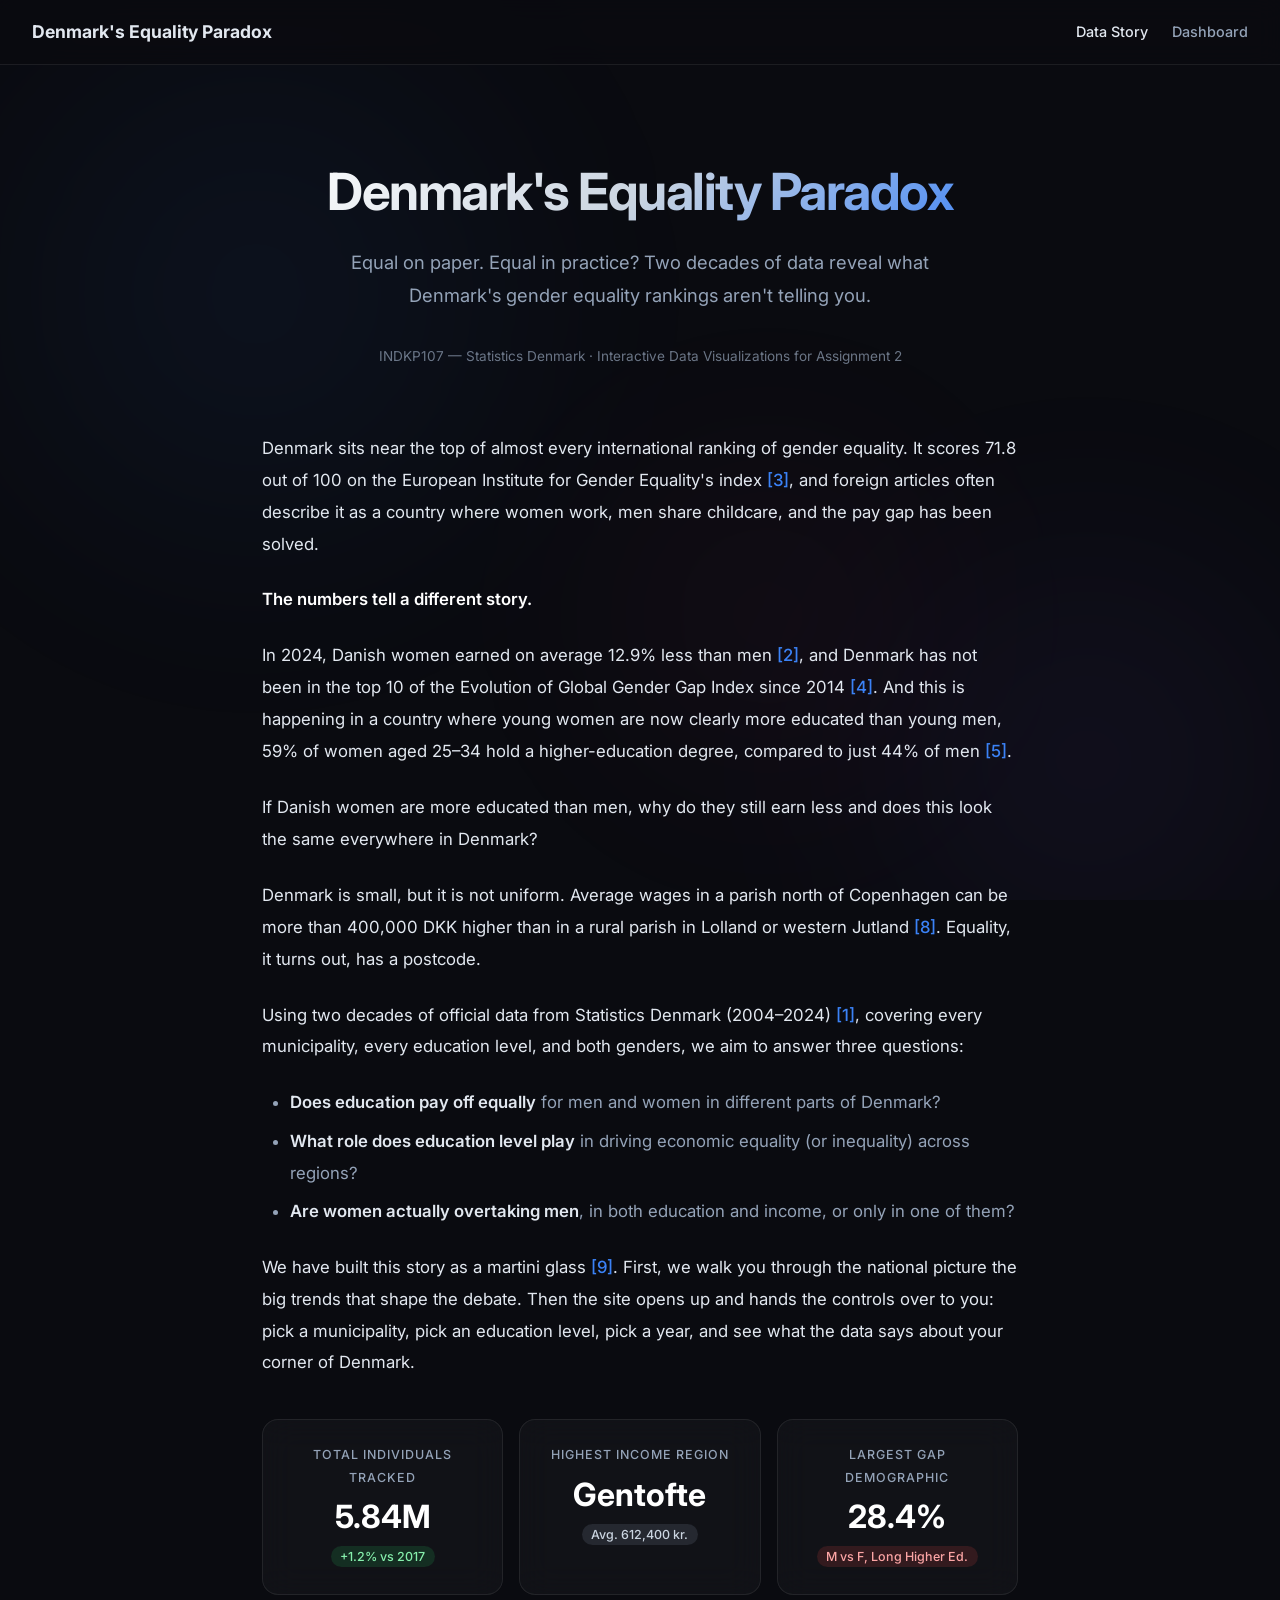
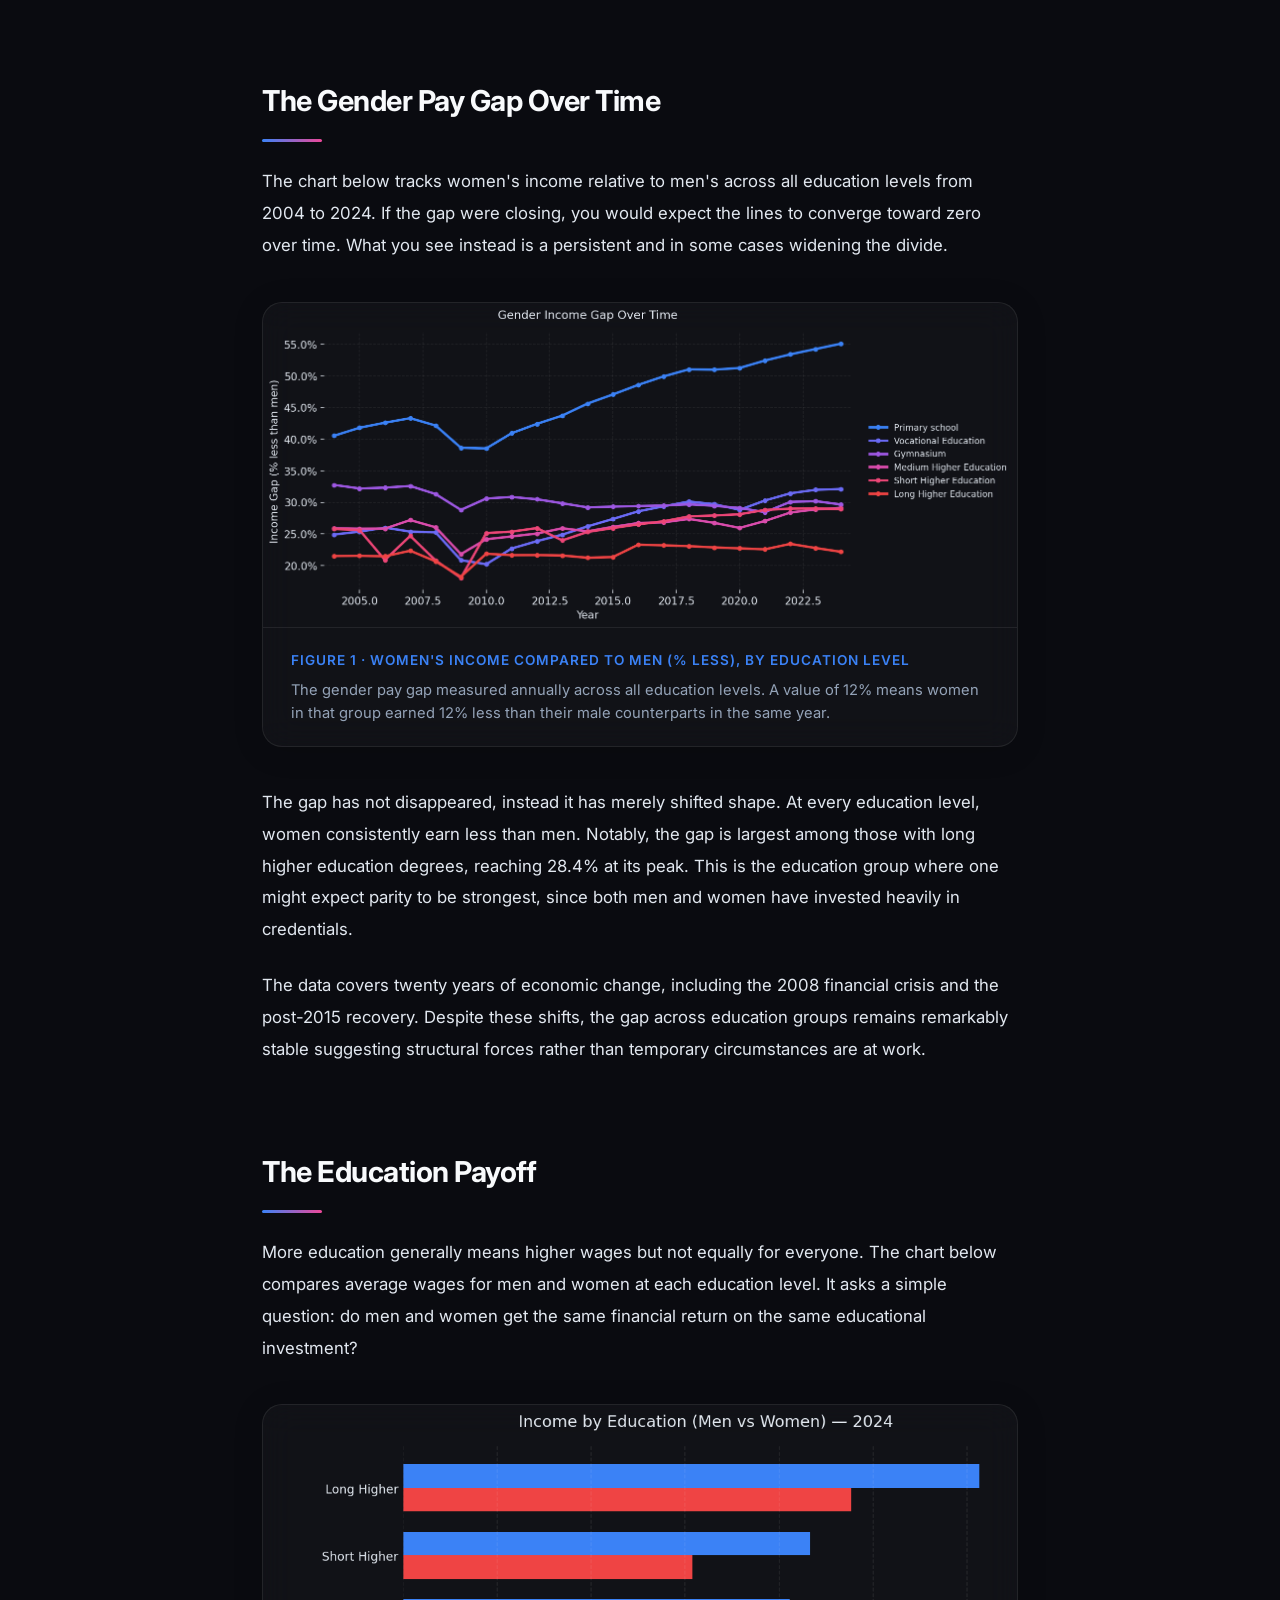
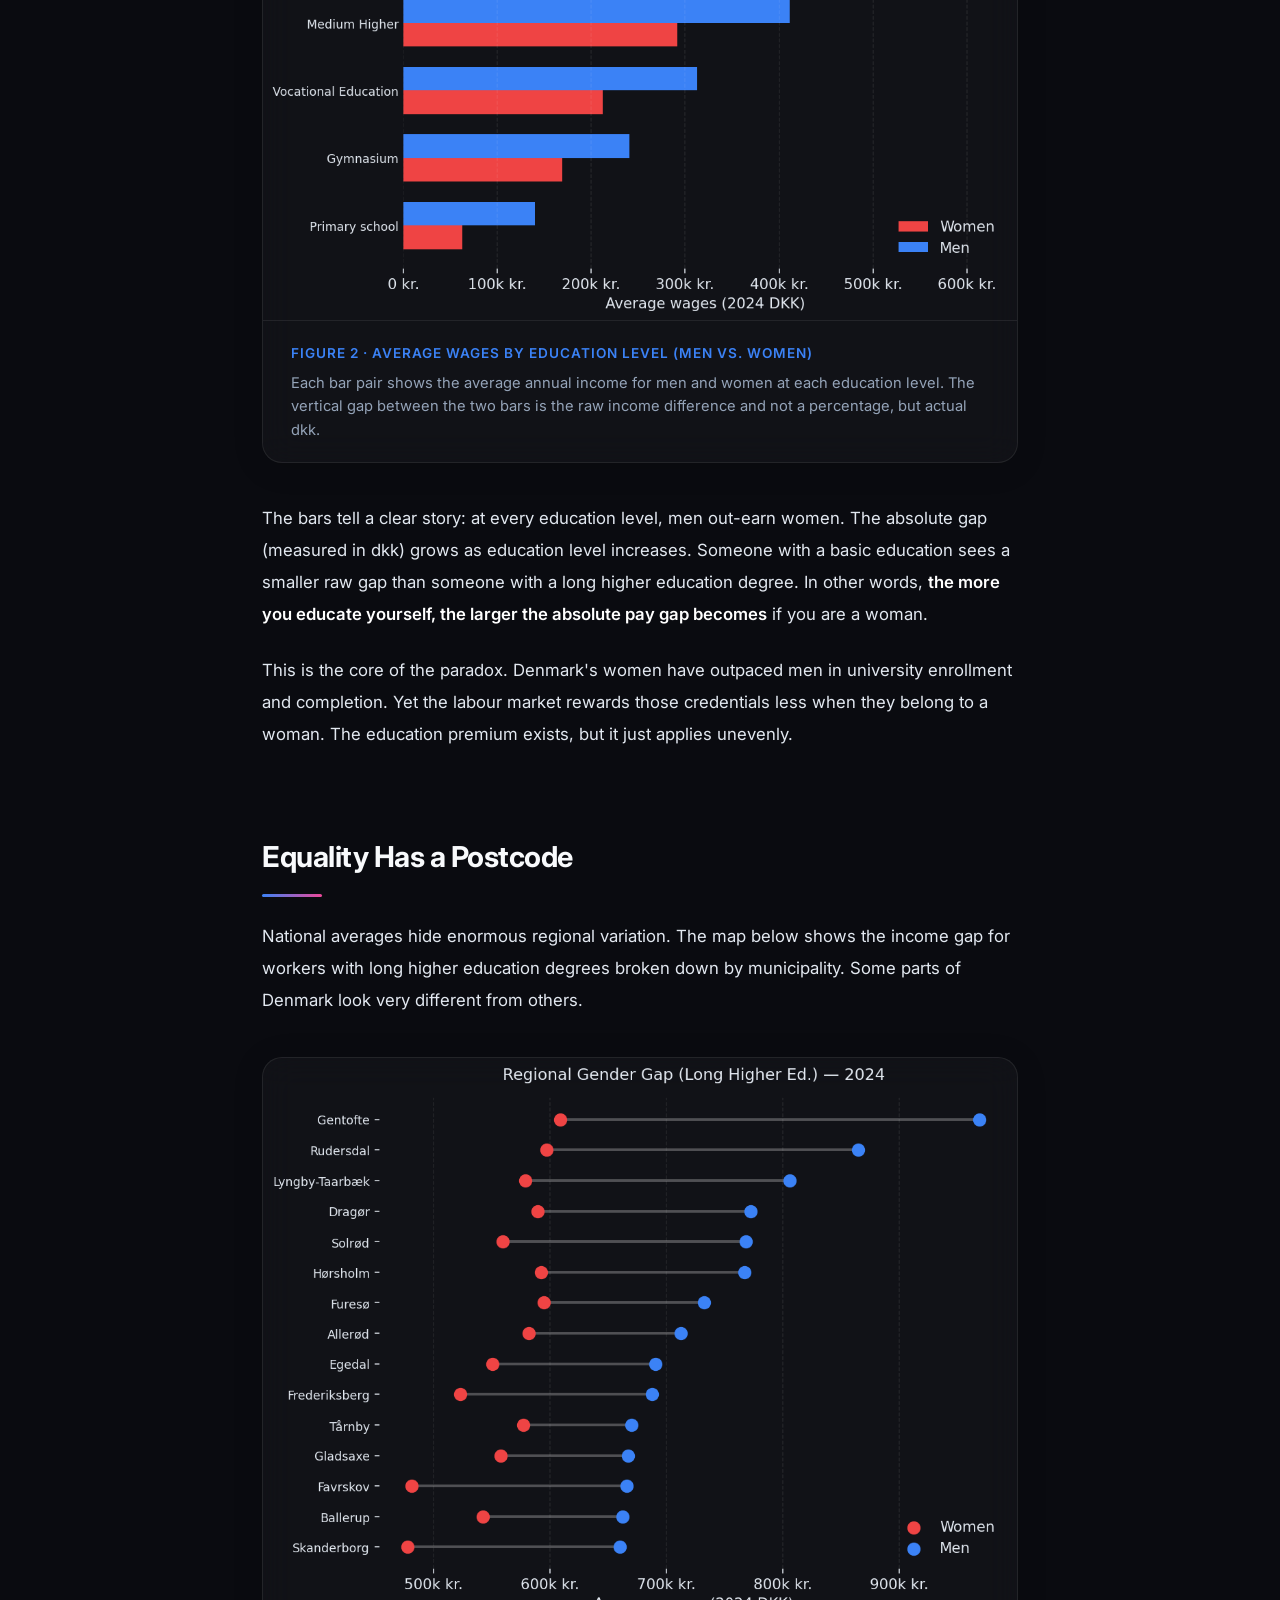
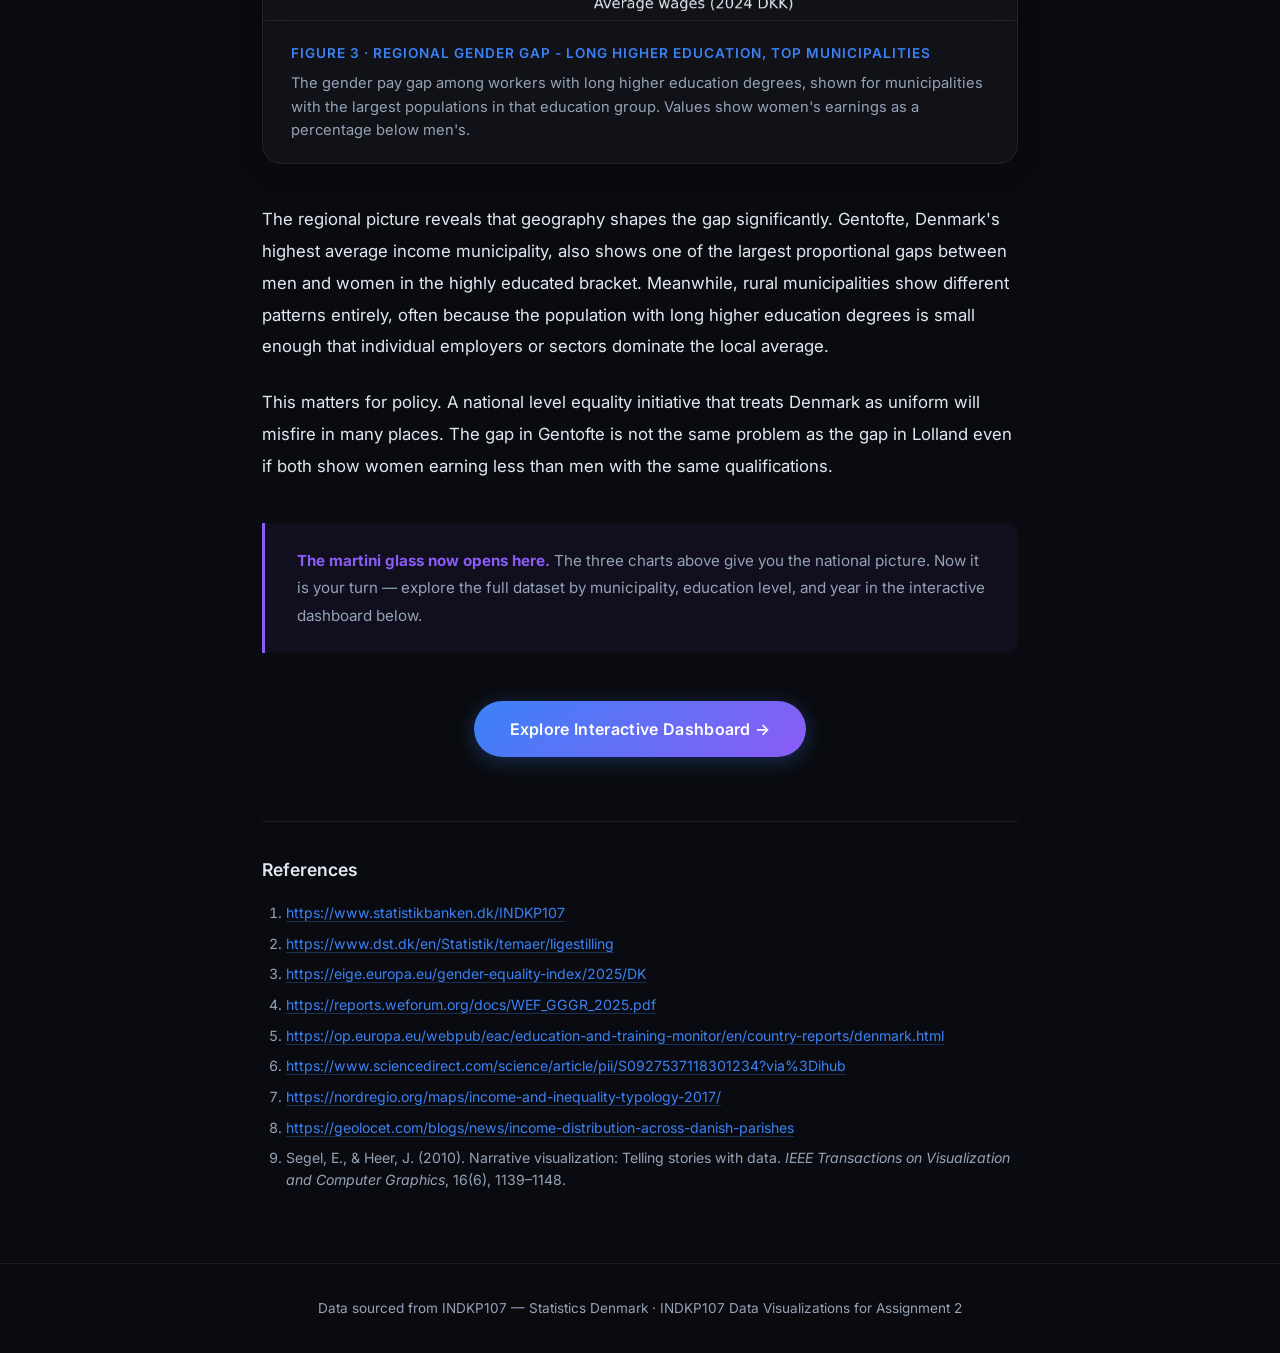
==== index.html @ d8551845 "Remove story.html and update visualizations; add new index.html for charts page" ====
<!DOCTYPE html>
<html lang="en">

<head>
    <meta charset="UTF-8">
    <meta name="viewport" content="width=device-width, initial-scale=1.0">
    <title>Denmark's Equality Paradox | Data Story</title>
    <meta name="description"
        content="An interactive data story exploring Denmark's gender pay gap and education paradox, using two decades of Statistics Denmark data.">
    <link href="https://fonts.googleapis.com/css2?family=Inter:wght@300;400;500;600;700&display=swap" rel="stylesheet">
    <style>
        html {
            scroll-behavior: smooth;
        }

        :root {
            --bg-dark: #0a0b10;
            --text-primary: #e2e8f0;
            --text-secondary: #94a3b8;
            --glass-bg: rgba(255, 255, 255, 0.03);
            --glass-border: rgba(255, 255, 255, 0.08);
            --glass-hover: rgba(255, 255, 255, 0.06);
            --accent-1: #3b82f6;
            --accent-2: #8b5cf6;
            --accent-3: #ec4899;
        }

        * {
            margin: 0;
            padding: 0;
            box-sizing: border-box;
        }

        body {
            font-family: 'Inter', sans-serif;
            background-color: var(--bg-dark);
            color: var(--text-primary);
            min-height: 100vh;
            overflow-x: hidden;
            line-height: 1.8;
            position: relative;
        }

        /* Background Animated Blobs */
        .background-animation {
            position: fixed;
            top: 0;
            left: 0;
            right: 0;
            bottom: 0;
            z-index: -1;
            overflow: hidden;
        }

        .blob {
            position: absolute;
            filter: blur(90px);
            opacity: 0.5;
            animation: float 20s infinite alternate cubic-bezier(0.4, 0, 0.2, 1);
            border-radius: 50%;
        }

        .blob-1 {
            top: -10%;
            left: -10%;
            width: 60vw;
            height: 60vw;
            background: radial-gradient(circle, rgba(59, 130, 246, 0.15) 0%, rgba(10, 11, 16, 0) 70%);
        }

        .blob-2 {
            bottom: -20%;
            right: -10%;
            width: 50vw;
            height: 50vw;
            background: radial-gradient(circle, rgba(139, 92, 246, 0.15) 0%, rgba(10, 11, 16, 0) 70%);
            animation-direction: alternate-reverse;
            animation-duration: 25s;
        }

        .blob-3 {
            top: 40%;
            left: 40%;
            width: 40vw;
            height: 40vw;
            background: radial-gradient(circle, rgba(236, 72, 153, 0.1) 0%, rgba(10, 11, 16, 0) 70%);
            animation-delay: -5s;
            animation-duration: 18s;
        }

        @keyframes float {
            0% { transform: translate(0, 0) scale(1); }
            100% { transform: translate(10%, 10%) scale(1.1); }
        }

        /* Navigation */
        nav {
            padding: 1rem 2rem;
            border-bottom: 1px solid var(--glass-border);
            background: rgba(10, 11, 16, 0.8);
            backdrop-filter: blur(12px);
            -webkit-backdrop-filter: blur(12px);
            position: sticky;
            top: 0;
            z-index: 100;
            display: flex;
            align-items: center;
            gap: 1.5rem;
        }

        nav a {
            color: var(--text-secondary);
            text-decoration: none;
            font-size: 0.9rem;
            font-weight: 500;
            transition: color 0.3s;
        }

        nav a:hover, nav a.active {
            color: var(--text-primary);
        }

        nav .nav-brand {
            color: var(--text-primary);
            font-weight: 700;
            font-size: 1.1rem;
            margin-right: auto;
        }

        /* Article Container */
        .article {
            max-width: 820px;
            margin: 0 auto;
            padding: 0 2rem 4rem;
        }

        /* Hero */
        .hero {
            text-align: center;
            padding: 6rem 0 4rem;
        }

        .hero h1 {
            font-size: clamp(2rem, 5vw, 3.2rem);
            font-weight: 700;
            background: linear-gradient(135deg, #fff 0%, #cbd5e1 50%, var(--accent-1) 100%);
            -webkit-background-clip: text;
            -webkit-text-fill-color: transparent;
            background-clip: text;
            letter-spacing: -1.5px;
            line-height: 1.2;
            margin-bottom: 1.5rem;
        }

        .hero .subtitle {
            font-size: 1.15rem;
            color: var(--text-secondary);
            max-width: 600px;
            margin: 0 auto;
            font-weight: 400;
        }

        .hero .byline {
            margin-top: 2rem;
            font-size: 0.85rem;
            color: var(--text-secondary);
            opacity: 0.7;
        }

        /* Stat Cards */
        .stats-grid {
            display: grid;
            grid-template-columns: repeat(3, 1fr);
            gap: 1rem;
            margin: 2.5rem 0;
        }

        .stat-card {
            background: var(--glass-bg);
            border: 1px solid var(--glass-border);
            border-radius: 16px;
            padding: 1.5rem;
            text-align: center;
            backdrop-filter: blur(16px);
            -webkit-backdrop-filter: blur(16px);
            transition: all 0.3s ease;
        }

        .stat-card:hover {
            background: var(--glass-hover);
            border-color: rgba(255, 255, 255, 0.12);
        }

        .stat-card h3 {
            font-size: 0.78rem;
            font-weight: 500;
            color: var(--text-secondary);
            text-transform: uppercase;
            letter-spacing: 0.08em;
            margin-bottom: 0.75rem;
        }

        .stat-value {
            font-size: 2rem;
            font-weight: 700;
            color: #fff;
            line-height: 1;
            margin-bottom: 0.5rem;
        }

        .trend-indicator {
            font-size: 0.78rem;
            font-weight: 500;
            padding: 0.2rem 0.6rem;
            border-radius: 999px;
        }

        .trend-indicator.up {
            background: rgba(34, 197, 94, 0.15);
            color: #86efac;
        }

        .trend-indicator.down {
            background: rgba(239, 68, 68, 0.15);
            color: #fca5a5;
        }

        .trend-indicator.neutral {
            background: rgba(148, 163, 184, 0.15);
            color: #cbd5e1;
        }

        /* Prose */
        .prose {
            font-size: 1.05rem;
            color: var(--text-primary);
            line-height: 1.9;
        }

        .prose p {
            margin-bottom: 1.5rem;
        }

        .prose strong {
            color: #fff;
            font-weight: 600;
        }

        .prose em {
            color: var(--accent-1);
            font-style: italic;
        }

        .prose ul {
            padding-left: 1.75rem;
            margin-bottom: 1.5rem;
        }

        .prose li {
            margin-bottom: 0.4rem;
            color: var(--text-secondary);
        }

        .prose li strong {
            color: var(--text-primary);
        }

        .cite-link {
            color: var(--accent-1);
            text-decoration: none;
            font-weight: 500;
            transition: color 0.3s ease;
        }

        .cite-link:hover {
            color: var(--accent-3);
        }

        /* Section Headers */
        .section-header {
            margin: 4rem 0 1.5rem;
            padding-top: 1rem;
        }

        .section-header h2 {
            font-size: 1.8rem;
            font-weight: 700;
            color: #f8fafc;
            letter-spacing: -0.5px;
        }

        .section-header .section-line {
            width: 60px;
            height: 3px;
            background: linear-gradient(90deg, var(--accent-1), var(--accent-3));
            border-radius: 2px;
            margin-top: 0.75rem;
        }

        /* Visualization Containers */
        .viz-container {
            margin: 2.5rem 0;
            background: var(--glass-bg);
            border: 1px solid var(--glass-border);
            border-radius: 20px;
            overflow: hidden;
            backdrop-filter: blur(16px);
            -webkit-backdrop-filter: blur(16px);
            box-shadow: 0 4px 30px rgba(0, 0, 0, 0.15);
            transition: all 0.4s ease;
        }

        .viz-container:hover {
            background: var(--glass-hover);
            box-shadow: 0 10px 40px rgba(0, 0, 0, 0.25), 0 0 20px rgba(139, 92, 246, 0.08);
            border-color: rgba(255, 255, 255, 0.12);
        }

        .viz-container img {
            width: 100%;
            height: auto;
            display: block;
        }

        .viz-container iframe {
            width: 100%;
            height: 550px;
            border: none;
            display: block;
        }

        /* Figure Caption */
        .caption {
            padding: 1.25rem 1.75rem;
            border-top: 1px solid var(--glass-border);
        }

        .caption .caption-title {
            font-size: 0.85rem;
            font-weight: 600;
            color: var(--accent-1);
            text-transform: uppercase;
            letter-spacing: 1px;
            margin-bottom: 0.4rem;
        }

        .caption p {
            font-size: 0.92rem;
            color: var(--text-secondary);
            line-height: 1.6;
            margin: 0;
        }

        /* Callout Box */
        .callout {
            margin: 2.5rem 0;
            padding: 1.5rem 2rem;
            border-left: 3px solid var(--accent-2);
            background: rgba(139, 92, 246, 0.06);
            border-radius: 0 12px 12px 0;
        }

        .callout p {
            margin-bottom: 0;
            font-size: 0.95rem;
            color: var(--text-secondary);
        }

        .callout strong {
            color: var(--accent-2);
        }

        /* CTA */
        .cta-wrapper {
            text-align: center;
            margin: 3rem 0;
        }

        .cta-button {
            display: inline-block;
            padding: 0.85rem 2.2rem;
            background: linear-gradient(135deg, var(--accent-1), var(--accent-2));
            color: #fff;
            text-decoration: none;
            border-radius: 999px;
            font-weight: 600;
            font-size: 1rem;
            letter-spacing: 0.02em;
            transition: all 0.3s ease;
            box-shadow: 0 4px 20px rgba(59, 130, 246, 0.3);
        }

        .cta-button:hover {
            transform: translateY(-2px);
            box-shadow: 0 8px 30px rgba(59, 130, 246, 0.45);
        }

        /* References */
        .references {
            margin-top: 4rem;
            padding-top: 2rem;
            border-top: 1px solid var(--glass-border);
        }

        .references h3 {
            font-size: 1.1rem;
            font-weight: 600;
            color: var(--text-primary);
            margin-bottom: 1rem;
        }

        .references ol {
            padding-left: 1.5rem;
        }

        .references li {
            font-size: 0.88rem;
            color: var(--text-secondary);
            margin-bottom: 0.6rem;
            line-height: 1.5;
        }

        .references a {
            color: var(--accent-1);
            text-decoration: none;
            border-bottom: 1px solid rgba(59, 130, 246, 0.3);
            transition: border-color 0.3s;
        }

        .references a:hover {
            border-color: var(--accent-1);
        }

        /* Footer */
        footer {
            text-align: center;
            padding: 2rem;
            color: var(--text-secondary);
            font-size: 0.85rem;
            border-top: 1px solid var(--glass-border);
            background: rgba(10, 11, 16, 0.8);
        }

        /* Responsive */
        @media (max-width: 768px) {
            .article {
                padding: 0 1.25rem 3rem;
            }

            .hero {
                padding: 4rem 0 3rem;
            }

            .hero h1 {
                font-size: 1.8rem;
            }

            .stats-grid {
                grid-template-columns: 1fr;
            }

            .viz-container iframe {
                height: 400px;
            }
        }
    </style>
</head>

<body>
    <div class="background-animation">
        <div class="blob blob-1"></div>
        <div class="blob blob-2"></div>
        <div class="blob blob-3"></div>
    </div>

    <nav>
        <span class="nav-brand">Denmark's Equality Paradox</span>
        <a href="../index.html" class="active">Data Story</a>
        <a href="website/explore.html">Dashboard</a>
    </nav>

    <article class="article">

        <!-- HERO -->
        <header class="hero">
            <h1>Denmark's Equality Paradox</h1>
            <p class="subtitle">
                Equal on paper. Equal in practice? Two decades of data reveal what Denmark's gender equality rankings
                aren't telling you.
            </p>
            <p class="byline">INDKP107 — Statistics Denmark · Interactive Data Visualizations for Assignment 2</p>
        </header>

        <!-- INTRODUCTION -->
        <section class="prose">
            <p>
                Denmark sits near the top of almost every international ranking of gender equality. It scores 71.8 out
                of 100 on the European Institute for Gender Equality's index <a href="#ref-3" class="cite-link">[3]</a>,
                and foreign articles often describe it as a country where women work, men share childcare, and the pay
                gap has been solved.
            </p>
            <p>
                <strong>The numbers tell a different story.</strong>
            </p>
            <p>
                In 2024, Danish women earned on average 12.9% less than men <a href="#ref-2"
                    class="cite-link">[2]</a>, and Denmark has not been in the top 10 of the Evolution of Global Gender
                Gap Index since 2014 <a href="#ref-4" class="cite-link">[4]</a>. And this is happening in a country
                where young women are now clearly more educated than young men, 59% of women aged 25–34 hold a
                higher-education degree, compared to just 44% of men <a href="#ref-5" class="cite-link">[5]</a>.
            </p>
            <p>
                If Danish women are more educated than men, why do they still earn less and does this look the same
                everywhere in Denmark?
            </p>
            <p>
                Denmark is small, but it is not uniform. Average wages in a parish north of Copenhagen can be more than
                400,000 DKK higher than in a rural parish in Lolland or western Jutland <a href="#ref-8"
                    class="cite-link">[8]</a>. Equality, it turns out, has a postcode.
            </p>
            <p>
                Using two decades of official data from Statistics Denmark (2004–2024) <a href="#ref-1"
                    class="cite-link">[1]</a>, covering every municipality, every education level, and both genders, we
                aim to answer three questions:
            </p>
            <ul>
                <li><strong>Does education pay off equally</strong> for men and women in different parts of Denmark?</li>
                <li><strong>What role does education level play</strong> in driving economic equality (or inequality)
                    across regions?</li>
                <li><strong>Are women actually overtaking men</strong>, in both education and income, or only in one of
                    them?</li>
            </ul>
            <p>
                We have built this story as a martini glass <a href="#ref-9" class="cite-link">[9]</a>. First, we walk
                you through the national picture the big trends that shape the debate. Then the site opens up and
                hands the controls over to you: pick a municipality, pick an education level, pick a year, and see what
                the data says about your corner of Denmark.
            </p>
        </section>

        <!-- STAT CARDS -->
        <div class="stats-grid">
            <div class="stat-card">
                <h3>Total Individuals Tracked</h3>
                <div class="stat-value">5.84M</div>
                <span class="trend-indicator up">+1.2% vs 2017</span>
            </div>
            <div class="stat-card">
                <h3>Highest Income Region</h3>
                <div class="stat-value">Gentofte</div>
                <span class="trend-indicator neutral">Avg. 612,400 kr.</span>
            </div>
            <div class="stat-card">
                <h3>Largest Gap Demographic</h3>
                <div class="stat-value">28.4%</div>
                <span class="trend-indicator down">M vs F, Long Higher Ed.</span>
            </div>
        </div>

        <!-- SECTION 1: PAY GAP OVER TIME -->
        <div class="section-header">
            <h2>The Gender Pay Gap Over Time</h2>
            <div class="section-line"></div>
        </div>

        <section class="prose">
            <p>
                The chart below tracks women's income relative to men's across all education levels from 2004 to 2024.
                If the gap were closing, you would expect the lines to converge toward zero over time. What you see
                instead is a persistent and in some cases widening the divide.
            </p>
        </section>

        <figure class="viz-container">
            <img src="website/charts/chart1_time.png" alt="National income gap over time by education level" />
            <figcaption class="caption">
                <div class="caption-title">Figure 1 · Women's income compared to men (% less), by education level</div>
                <p>The gender pay gap measured annually across all education levels. A value of 12% means women in that
                    group earned 12% less than their male counterparts in the same year.</p>
            </figcaption>
        </figure>

        <section class="prose">
            <p>
                The gap has not disappeared, instead it has merely shifted shape. At every education level, women consistently
                earn less than men. Notably, the gap is largest among those with long higher education degrees, reaching
                28.4% at its peak. This is the education group where one might expect parity to be strongest, since both
                men and women have invested heavily in credentials.
            </p>
            <p>
                The data covers twenty years of economic change, including the 2008 financial crisis and the post-2015
                recovery. Despite these shifts, the gap across education groups remains remarkably stable suggesting
                structural forces rather than temporary circumstances are at work.
            </p>
        </section>

        <!-- SECTION 2: EDUCATION PAYOFF -->
        <div class="section-header">
            <h2>The Education Payoff</h2>
            <div class="section-line"></div>
        </div>

        <section class="prose">
            <p>
                More education generally means higher wages but not equally for everyone. The chart below compares
                average wages for men and women at each education level. It asks a simple question: do men and women
                get the same financial return on the same educational investment?
            </p>
        </section>

        <figure class="viz-container">
            <img src="website/charts/chart2_education.png" alt="Average wages by education level for men and women" />
            <figcaption class="caption">
                <div class="caption-title">Figure 2 · Average wages by education level (Men vs. Women)</div>
                <p>Each bar pair shows the average annual income for men and women at each education level. The
                    vertical gap between the two bars is the raw income difference and not a percentage, but actual
                    dkk.</p>
            </figcaption>
        </figure>

        <section class="prose">
            <p>
                The bars tell a clear story: at every education level, men out-earn women. The absolute gap (measured
                in dkk) grows as education level increases. Someone with a basic education sees a smaller raw gap
                than someone with a long higher education degree. In other words, <strong>the more you educate
                yourself, the larger the absolute pay gap becomes</strong> if you are a woman.
            </p>
            <p>
                This is the core of the paradox. Denmark's women have outpaced men in university enrollment and
                completion. Yet the labour market rewards those credentials less when they belong to a woman. The
                education premium exists, but it just applies unevenly.
            </p>
        </section>

        <!-- SECTION 3: REGIONAL GAP -->
        <div class="section-header">
            <h2>Equality Has a Postcode</h2>
            <div class="section-line"></div>
        </div>

        <section class="prose">
            <p>
                National averages hide enormous regional variation. The map below shows the income gap for workers with
                long higher education degrees broken down by municipality.
                Some parts of Denmark look very different from others.
            </p>
        </section>

        <figure class="viz-container">
            <img src="website/charts/chart3_region.png"
                alt="Income gap for Long Higher Education across top Danish municipalities" />
            <figcaption class="caption">
                <div class="caption-title">Figure 3 · Regional gender gap - Long Higher Education, top municipalities
                </div>
                <p>The gender pay gap among workers with long higher education degrees, shown for municipalities with
                    the largest populations in that education group. Values show women's earnings as a percentage below
                    men's.</p>
            </figcaption>
        </figure>

        <section class="prose">
            <p>
                The regional picture reveals that geography shapes the gap significantly. Gentofte, Denmark's highest
                average income municipality, also shows one of the largest proportional gaps between men and women in
                the highly educated bracket. Meanwhile, rural municipalities show different patterns entirely, often
                because the population with long higher education degrees is small enough that individual employers
                or sectors dominate the local average.
            </p>
            <p>
                This matters for policy. A national level equality initiative that treats Denmark as uniform will
                misfire in many places. The gap in Gentofte is not the same problem as the gap in Lolland even if
                both show women earning less than men with the same qualifications.
            </p>
        </section>

        <div class="callout">
            <p>
                <strong>The martini glass now opens here.</strong> The three charts above give you the national picture.
                Now it is your turn — explore the full dataset by municipality, education level, and year in the
                interactive dashboard below.
            </p>
        </div>

        <div class="cta-wrapper">
            <a href="website/explore.html" class="cta-button">Explore Interactive Dashboard →</a>
        </div>

        <!-- REFERENCES -->
        <div class="references">
            <h3>References</h3>
            <ol>
                <li id="ref-1"><a href="https://www.statistikbanken.dk/INDKP107" target="_blank">https://www.statistikbanken.dk/INDKP107</a></li>
                <li id="ref-2"><a href="https://www.dst.dk/en/Statistik/temaer/ligestilling" target="_blank">https://www.dst.dk/en/Statistik/temaer/ligestilling</a></li>
                <li id="ref-3"><a href="https://eige.europa.eu/gender-equality-index/2025/DK" target="_blank">https://eige.europa.eu/gender-equality-index/2025/DK</a></li>
                <li id="ref-4"><a href="https://reports.weforum.org/docs/WEF_GGGR_2025.pdf" target="_blank">https://reports.weforum.org/docs/WEF_GGGR_2025.pdf</a></li>
                <li id="ref-5"><a href="https://op.europa.eu/webpub/eac/education-and-training-monitor/en/country-reports/denmark.html" target="_blank">https://op.europa.eu/webpub/eac/education-and-training-monitor/en/country-reports/denmark.html</a></li>
                <li id="ref-6"><a href="https://www.sciencedirect.com/science/article/pii/S0927537118301234?via%3Dihub" target="_blank">https://www.sciencedirect.com/science/article/pii/S0927537118301234?via%3Dihub</a></li>
                <li id="ref-7"><a href="https://nordregio.org/maps/income-and-inequality-typology-2017/" target="_blank">https://nordregio.org/maps/income-and-inequality-typology-2017/</a></li>
                <li id="ref-8"><a href="https://geolocet.com/blogs/news/income-distribution-across-danish-parishes" target="_blank">https://geolocet.com/blogs/news/income-distribution-across-danish-parishes</a></li>
                <li id="ref-9">Segel, E., &amp; Heer, J. (2010). Narrative visualization: Telling stories with data. <em>IEEE Transactions on Visualization and Computer Graphics</em>, 16(6), 1139–1148.</li>
            </ol>
        </div>

    </article>

    <footer>
        <p>Data sourced from INDKP107 — Statistics Denmark · INDKP107 Data Visualizations for Assignment 2</p>
    </footer>

</body>

</html>
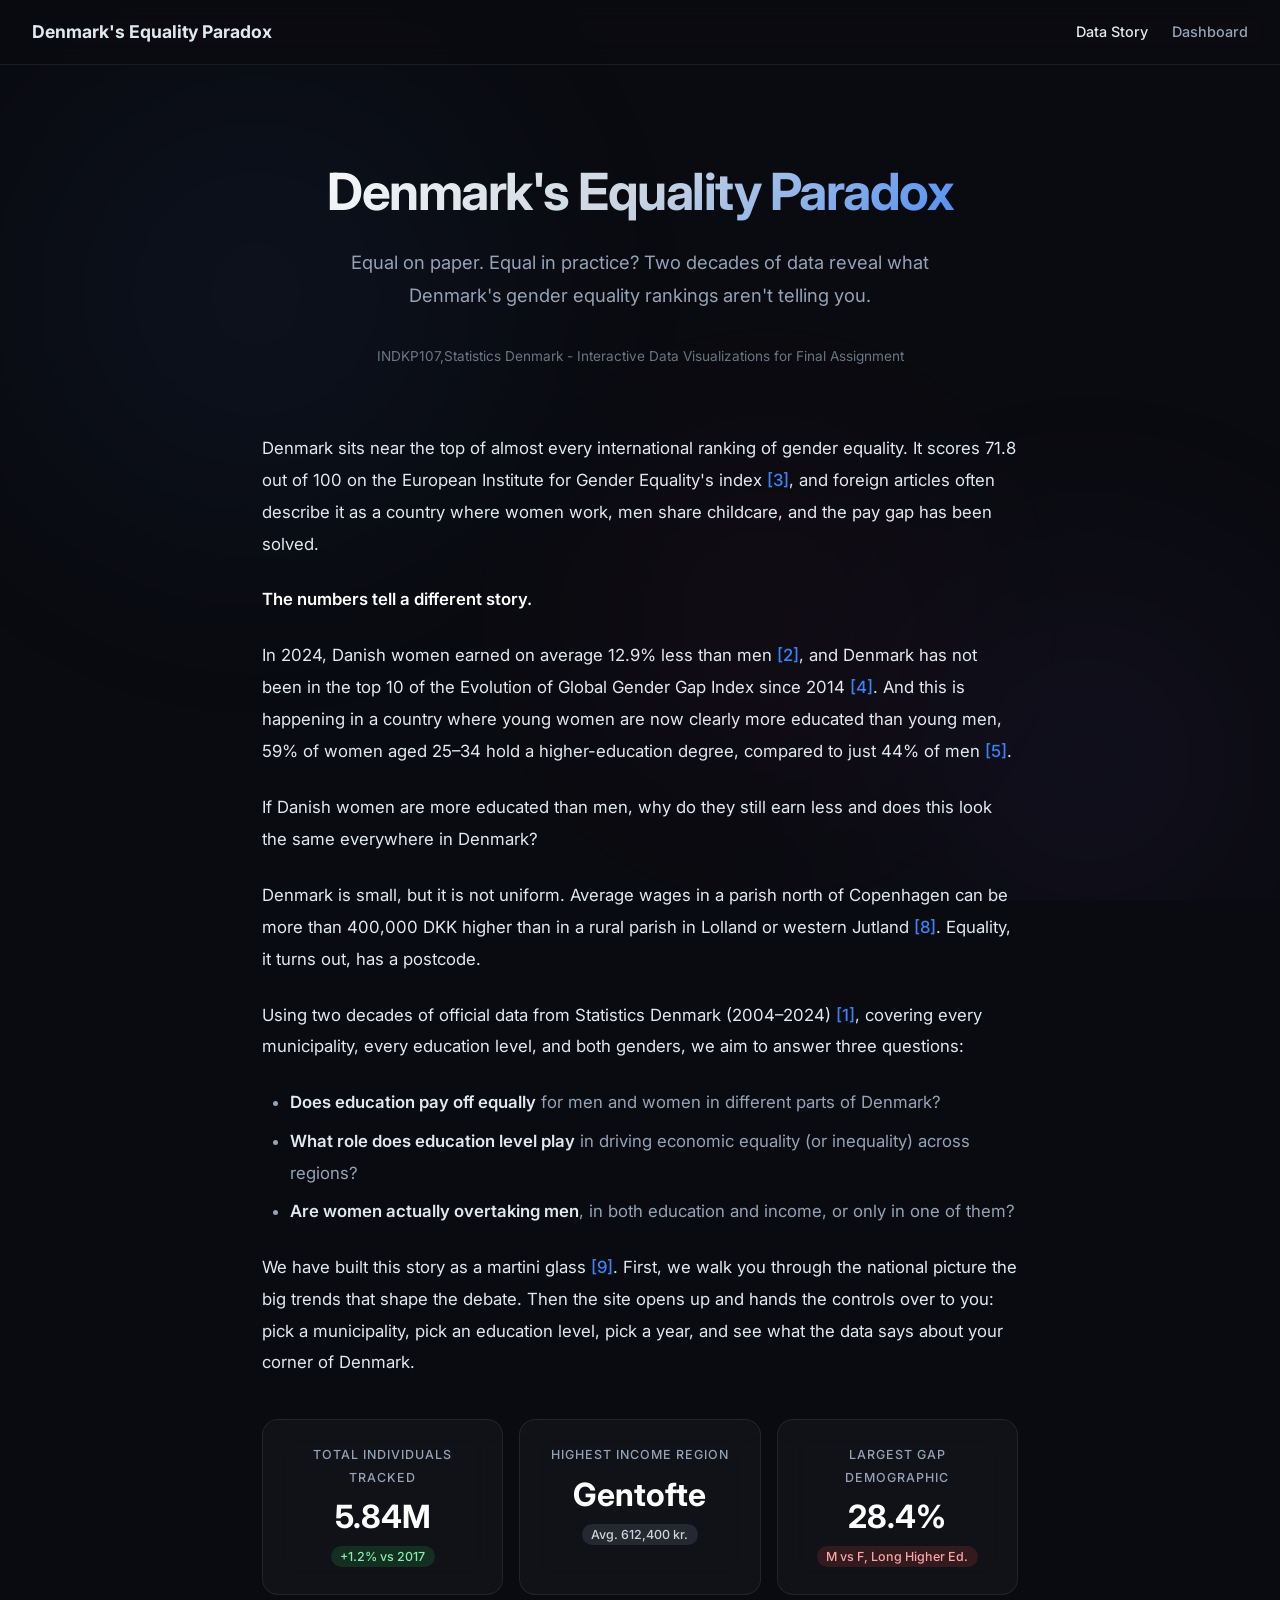
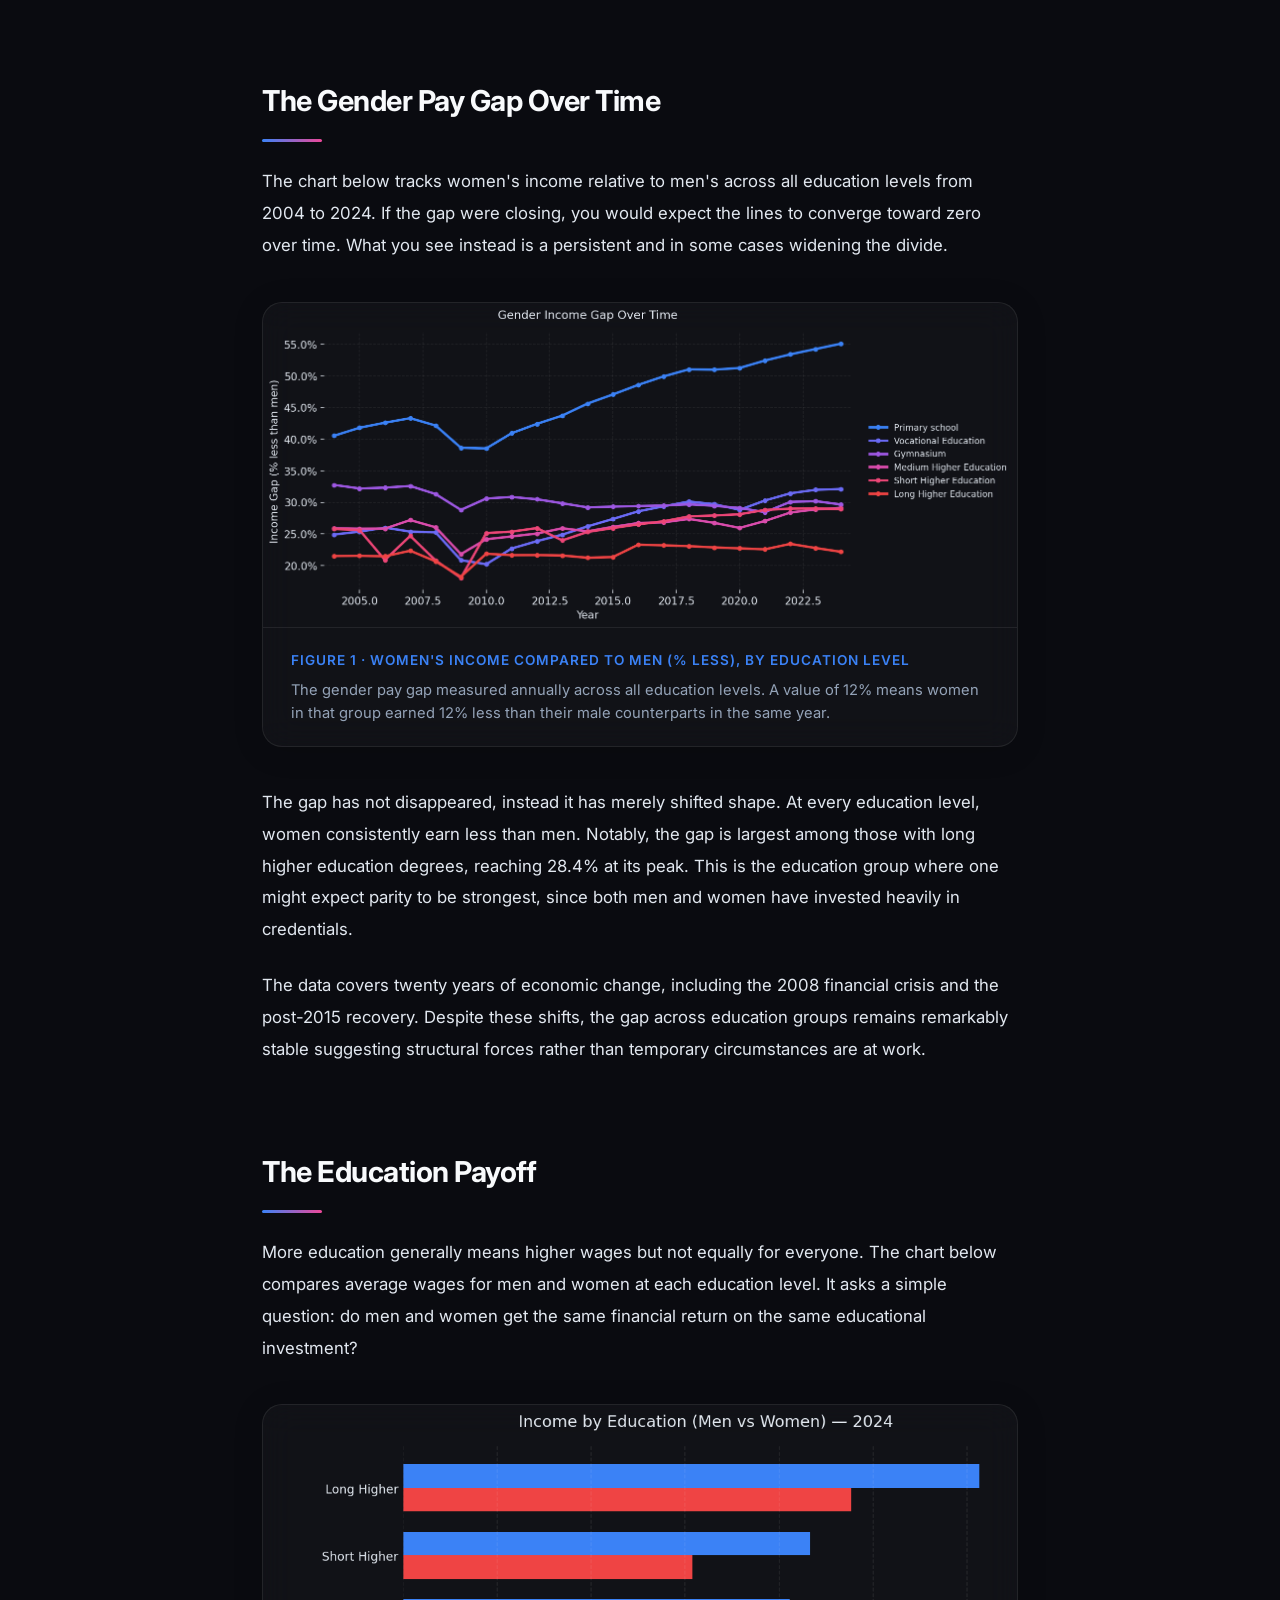
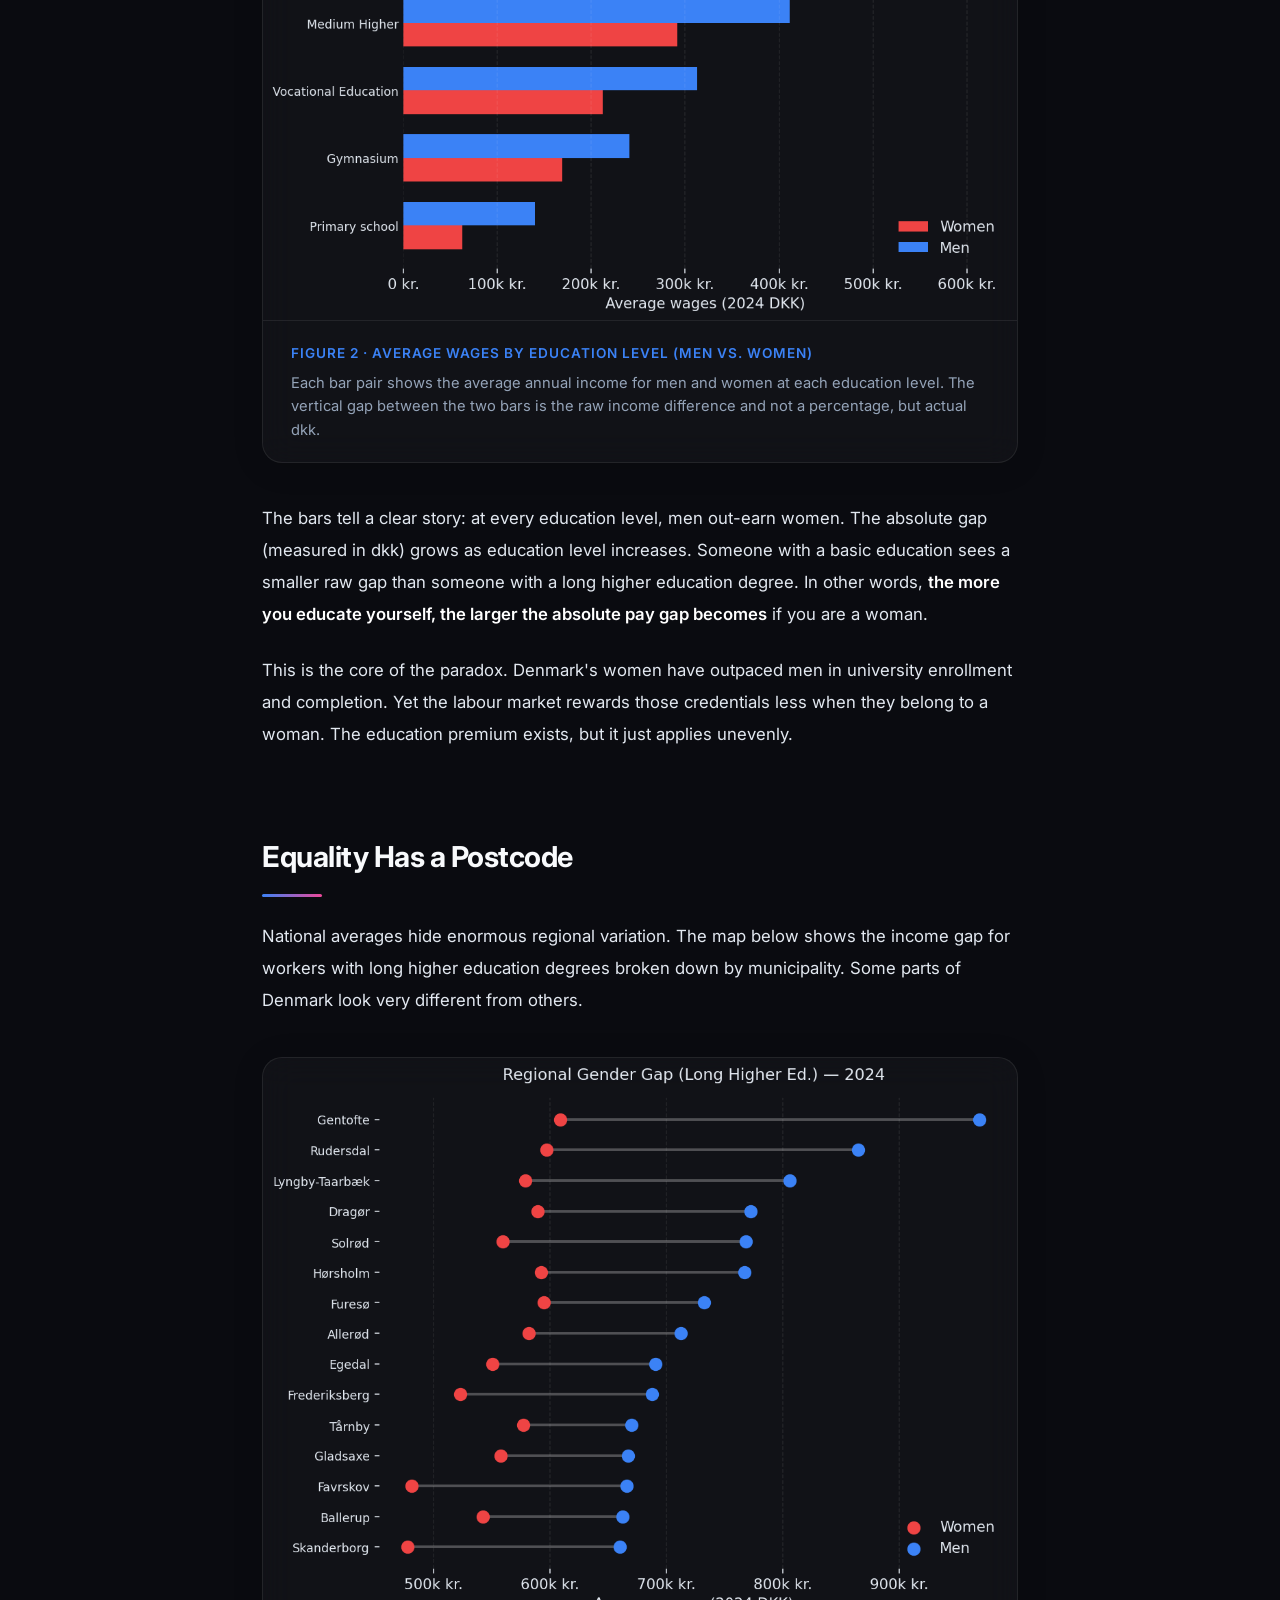
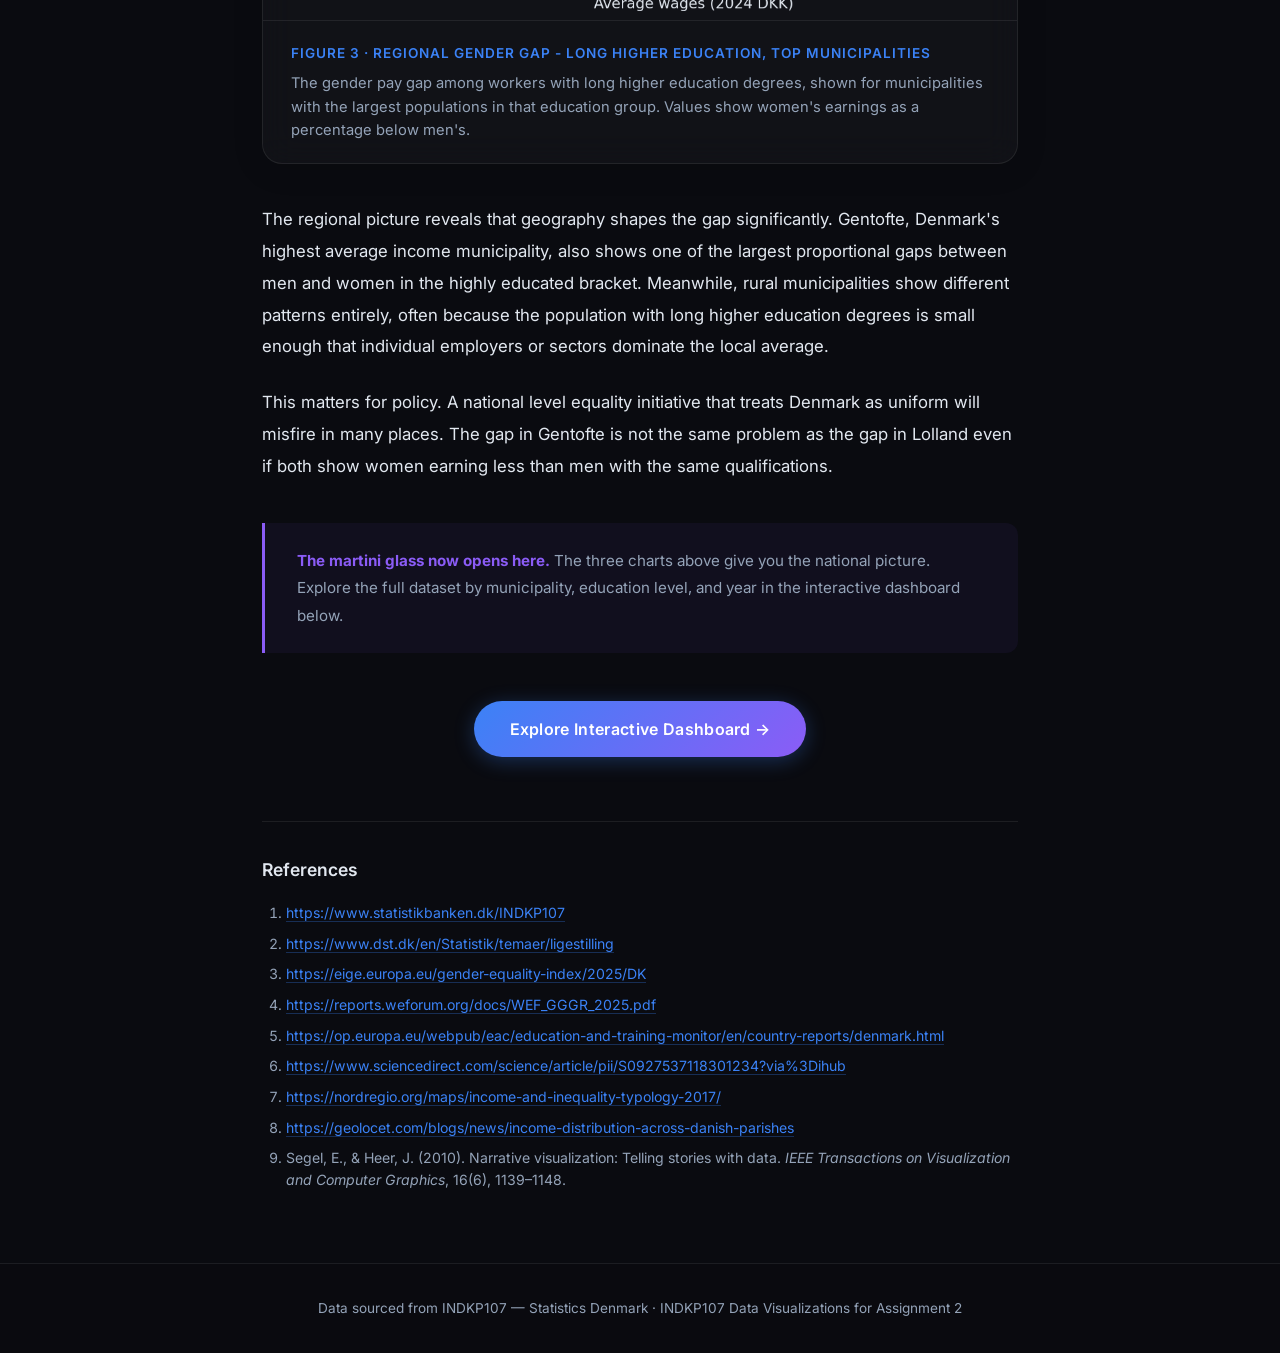
==== commit f5e09135: "Tilføjet det ekstra plot vi snakkede om, desuden er der en mulighed for at se (by gender) men det er" ====
--- a/index.html
+++ b/index.html
@@ -488,7 +488,7 @@
                 Equal on paper. Equal in practice? Two decades of data reveal what Denmark's gender equality rankings
                 aren't telling you.
             </p>
-            <p class="byline">INDKP107 — Statistics Denmark · Interactive Data Visualizations for Assignment 2</p>
+            <p class="byline">INDKP107,Statistics Denmark - Interactive Data Visualizations for Final Assignment</p>
         </header>
 
         <!-- INTRODUCTION -->
@@ -676,7 +676,7 @@
         <div class="callout">
             <p>
                 <strong>The martini glass now opens here.</strong> The three charts above give you the national picture.
-                Now it is your turn — explore the full dataset by municipality, education level, and year in the
+                Explore the full dataset by municipality, education level, and year in the
                 interactive dashboard below.
             </p>
         </div>
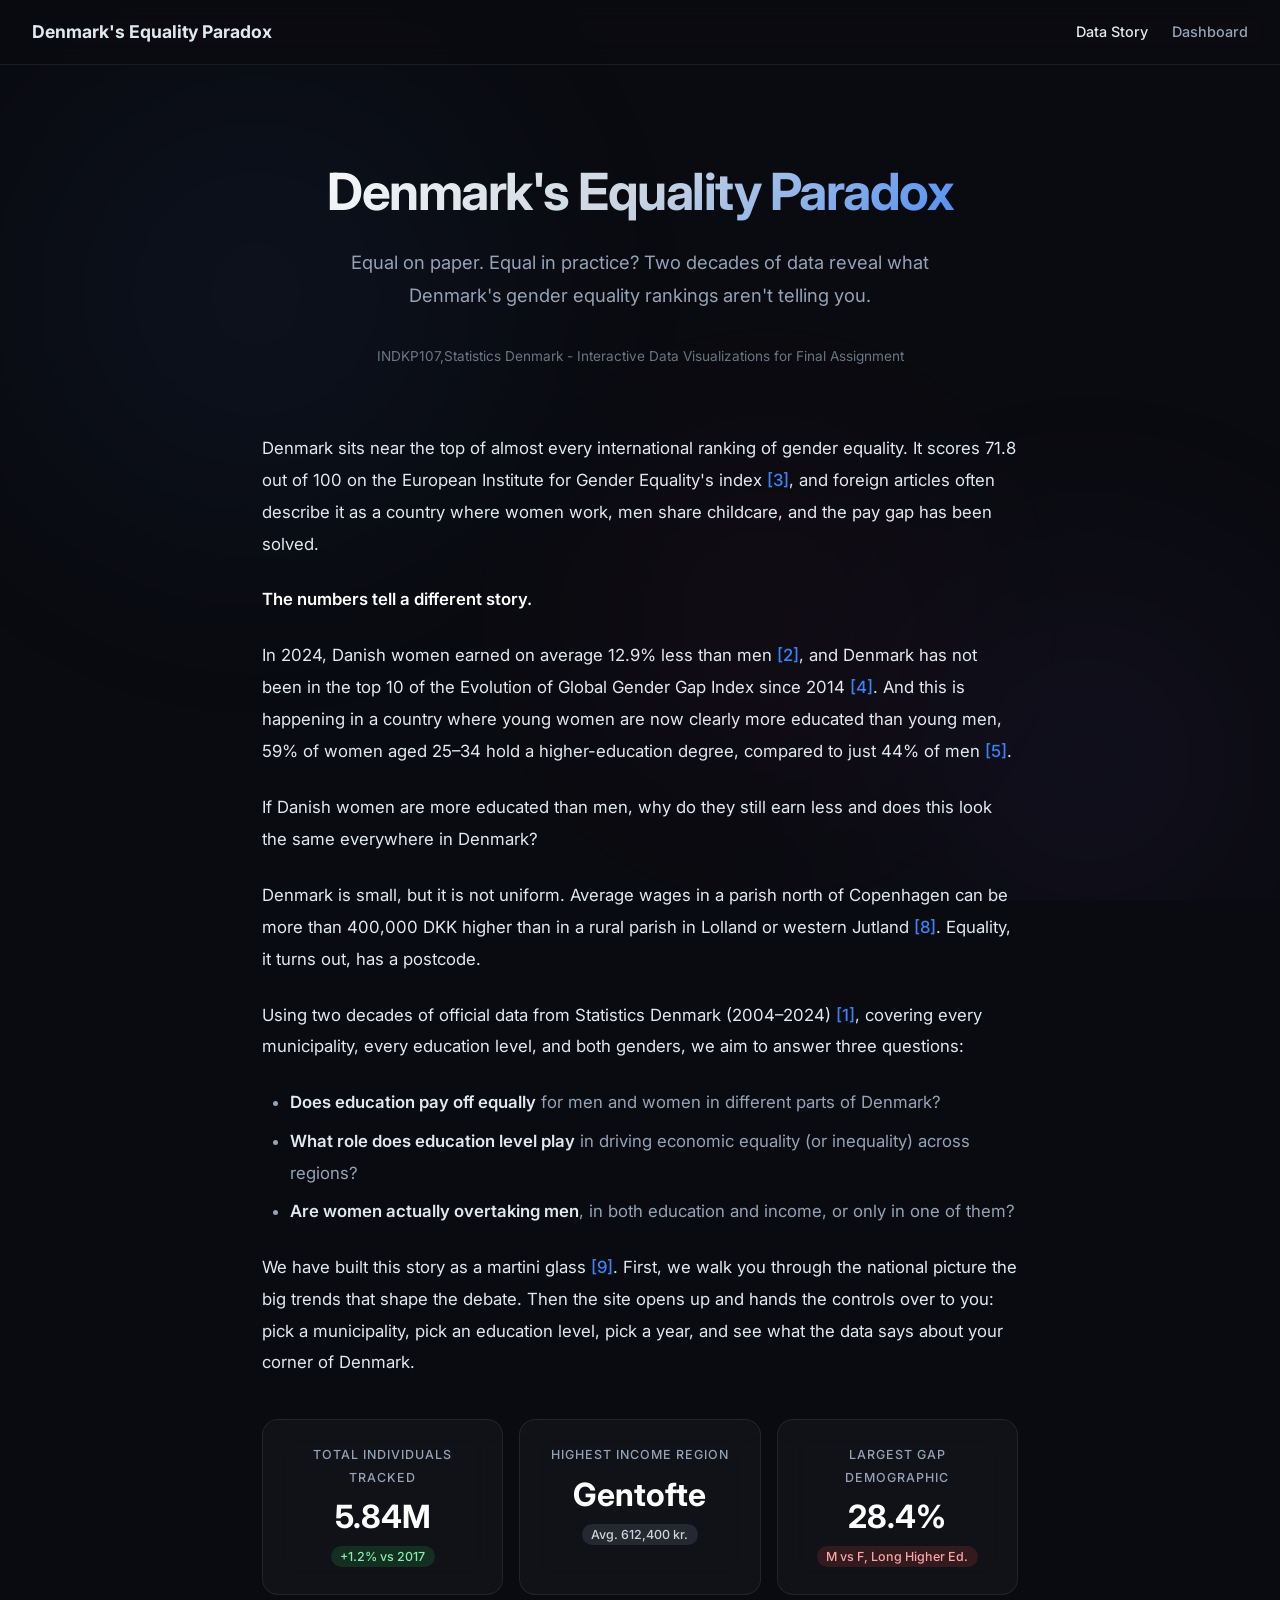
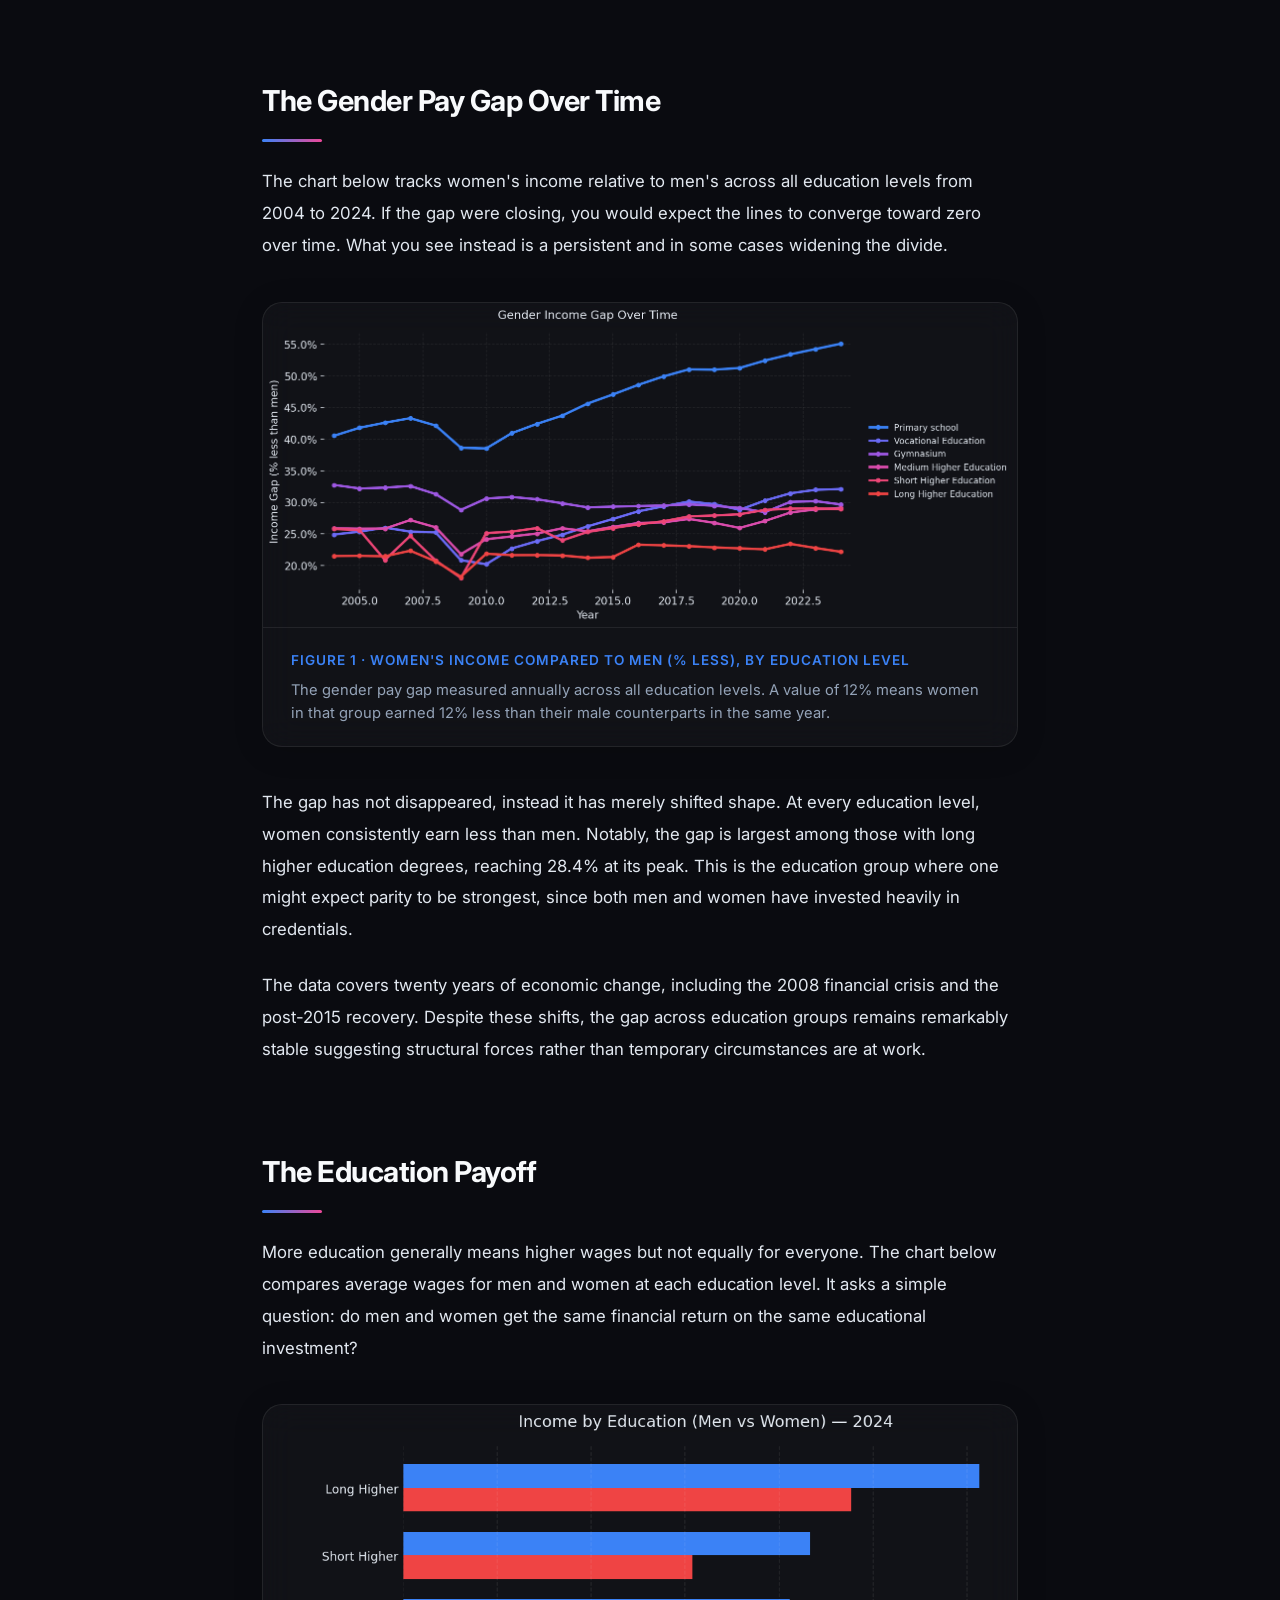
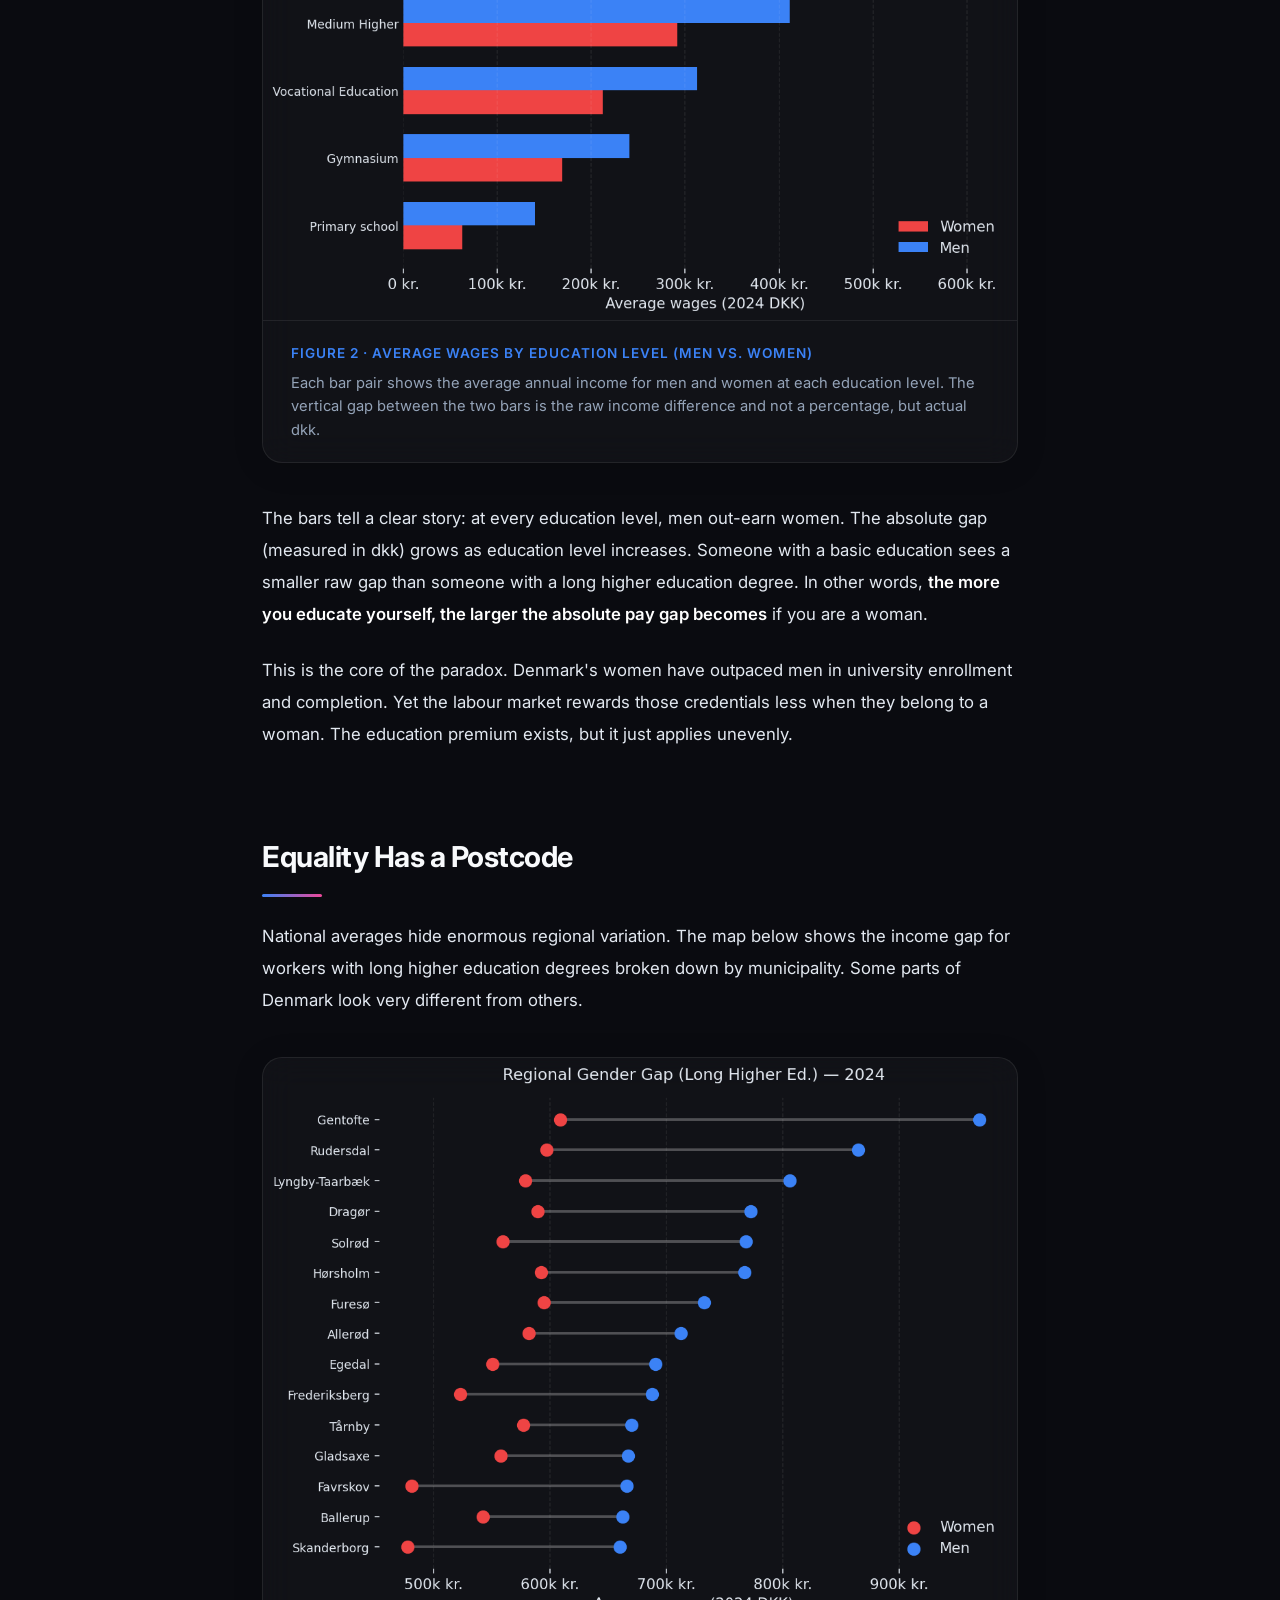
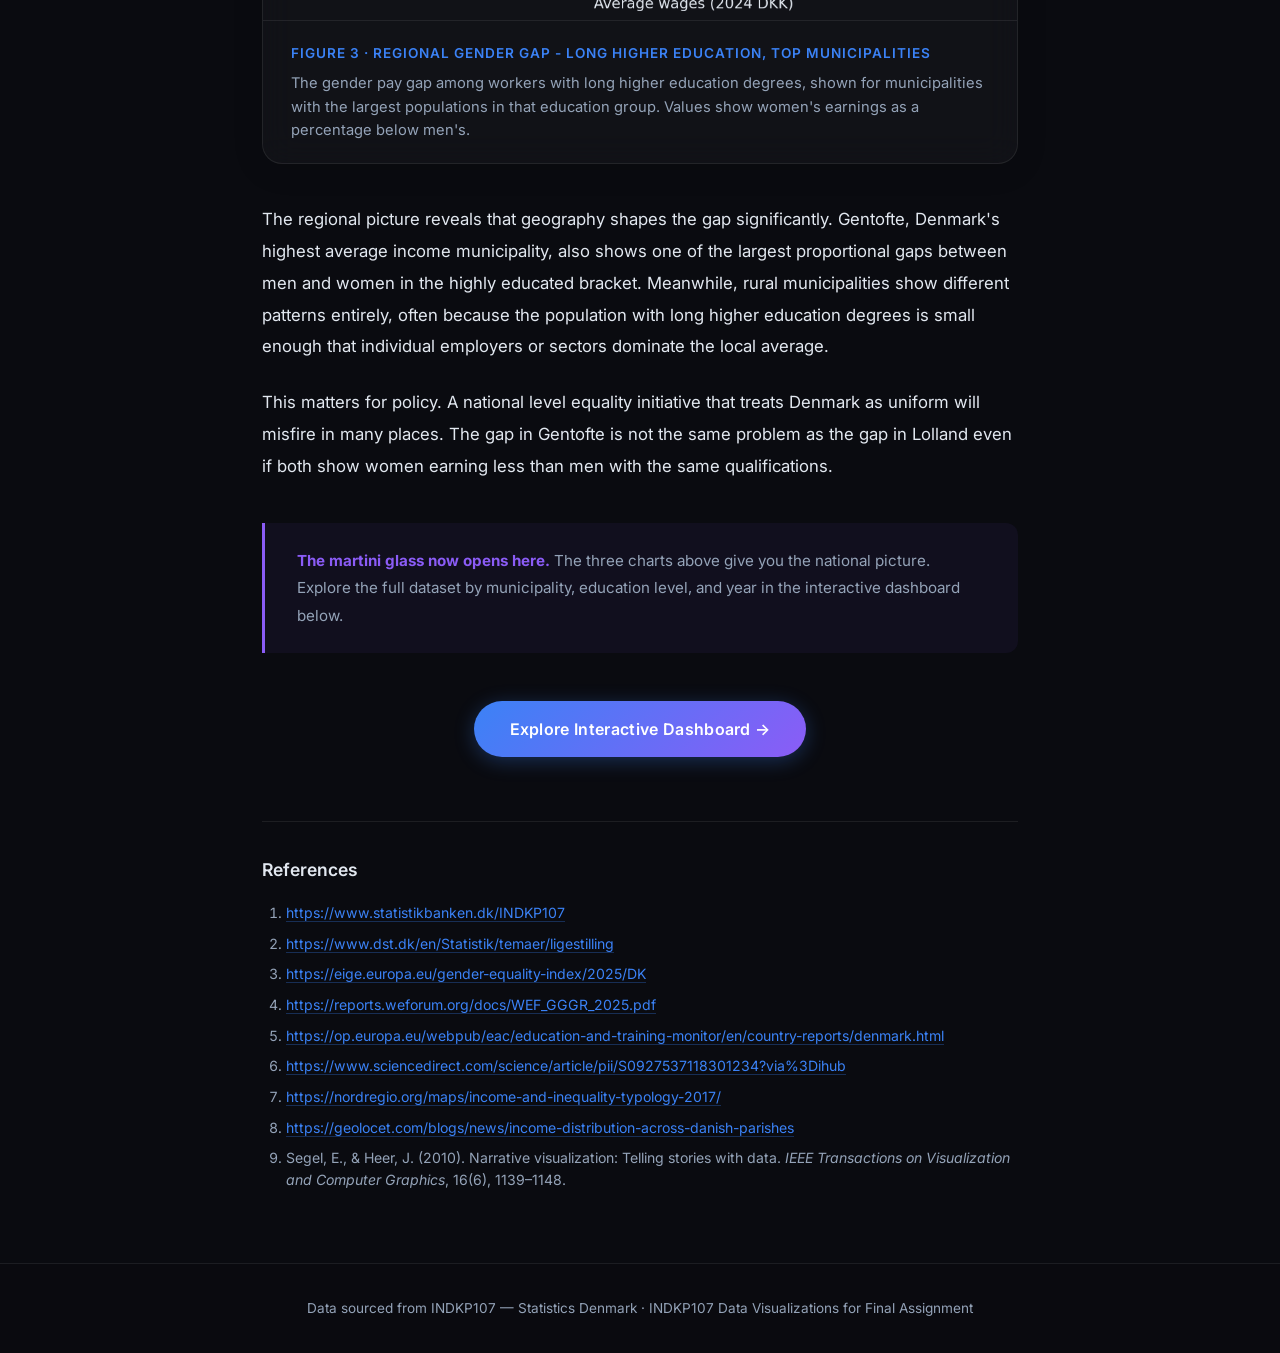
==== commit a9ac9f5e: "fixed bug" ====
--- a/index.html
+++ b/index.html
@@ -704,7 +704,7 @@
     </article>
 
     <footer>
-        <p>Data sourced from INDKP107 — Statistics Denmark · INDKP107 Data Visualizations for Assignment 2</p>
+        <p>Data sourced from INDKP107 — Statistics Denmark · INDKP107 Data Visualizations for Final Assignment</p>
     </footer>
 
 </body>
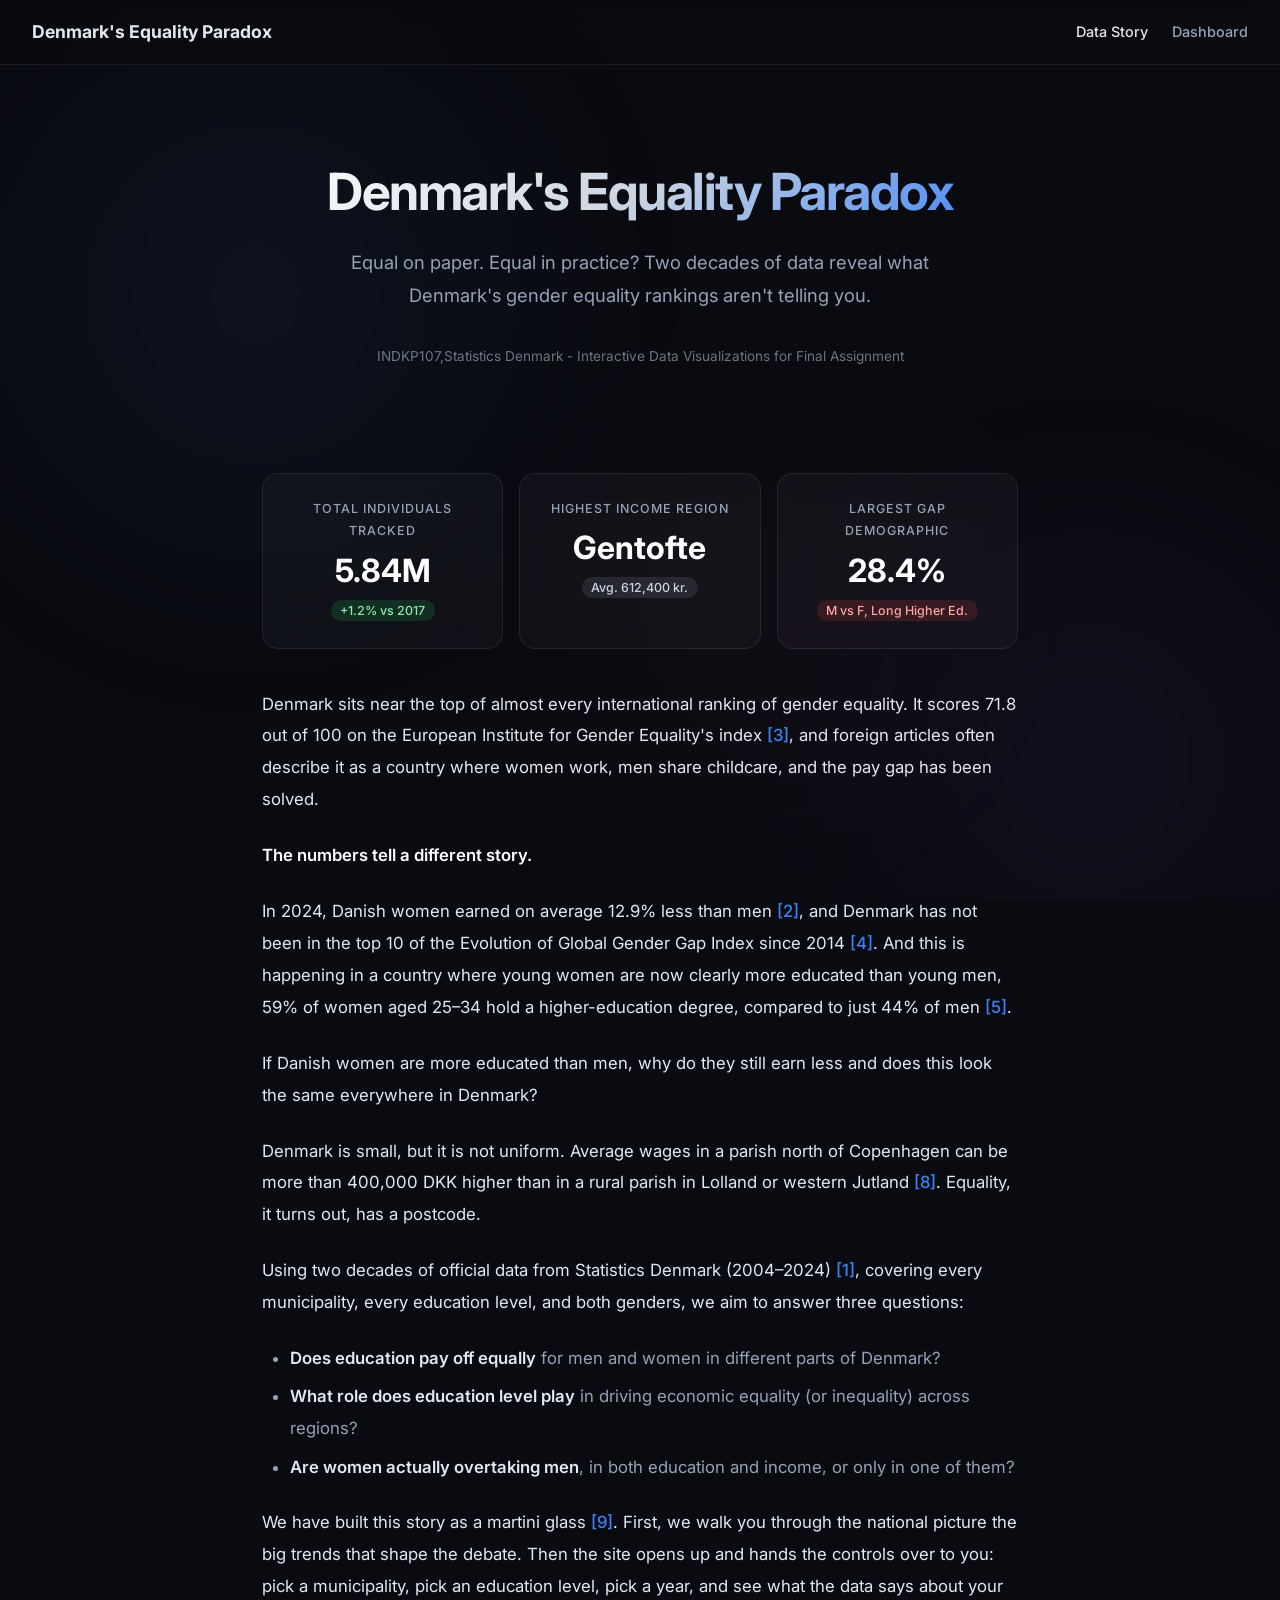
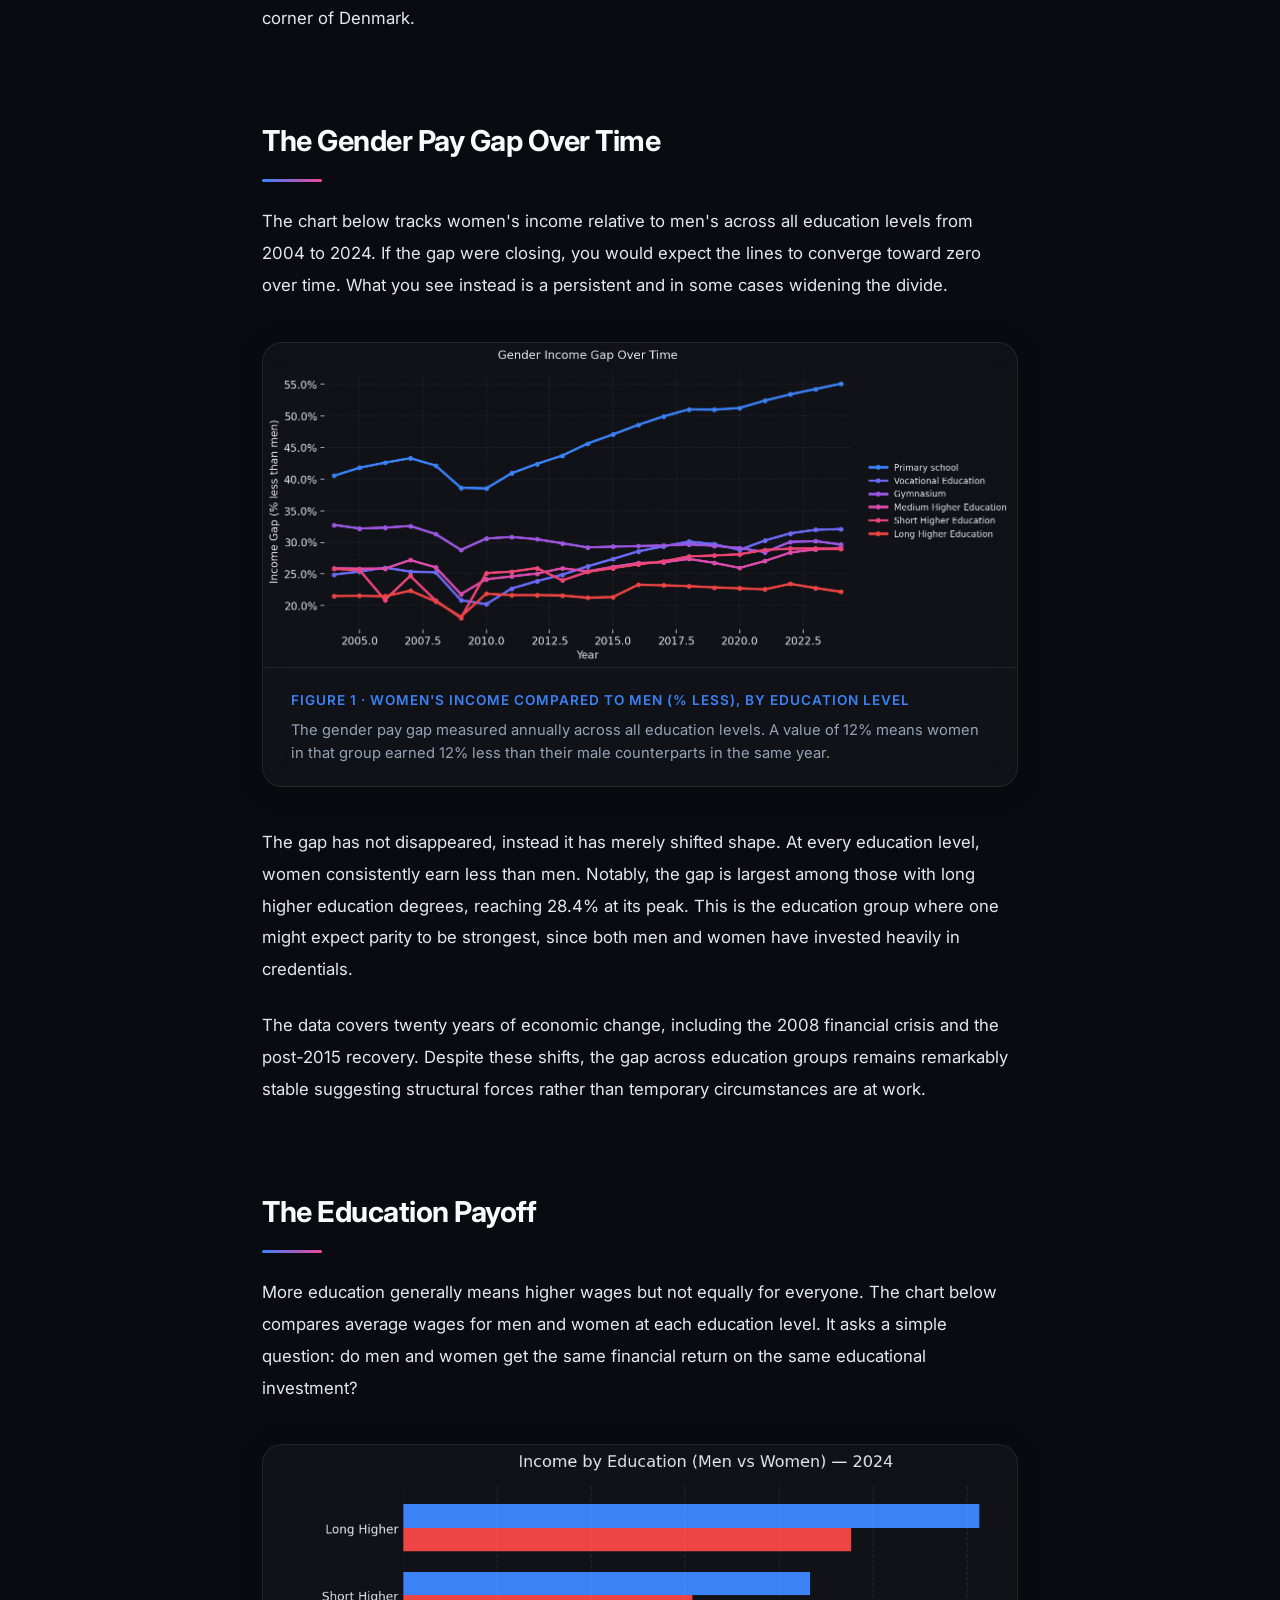
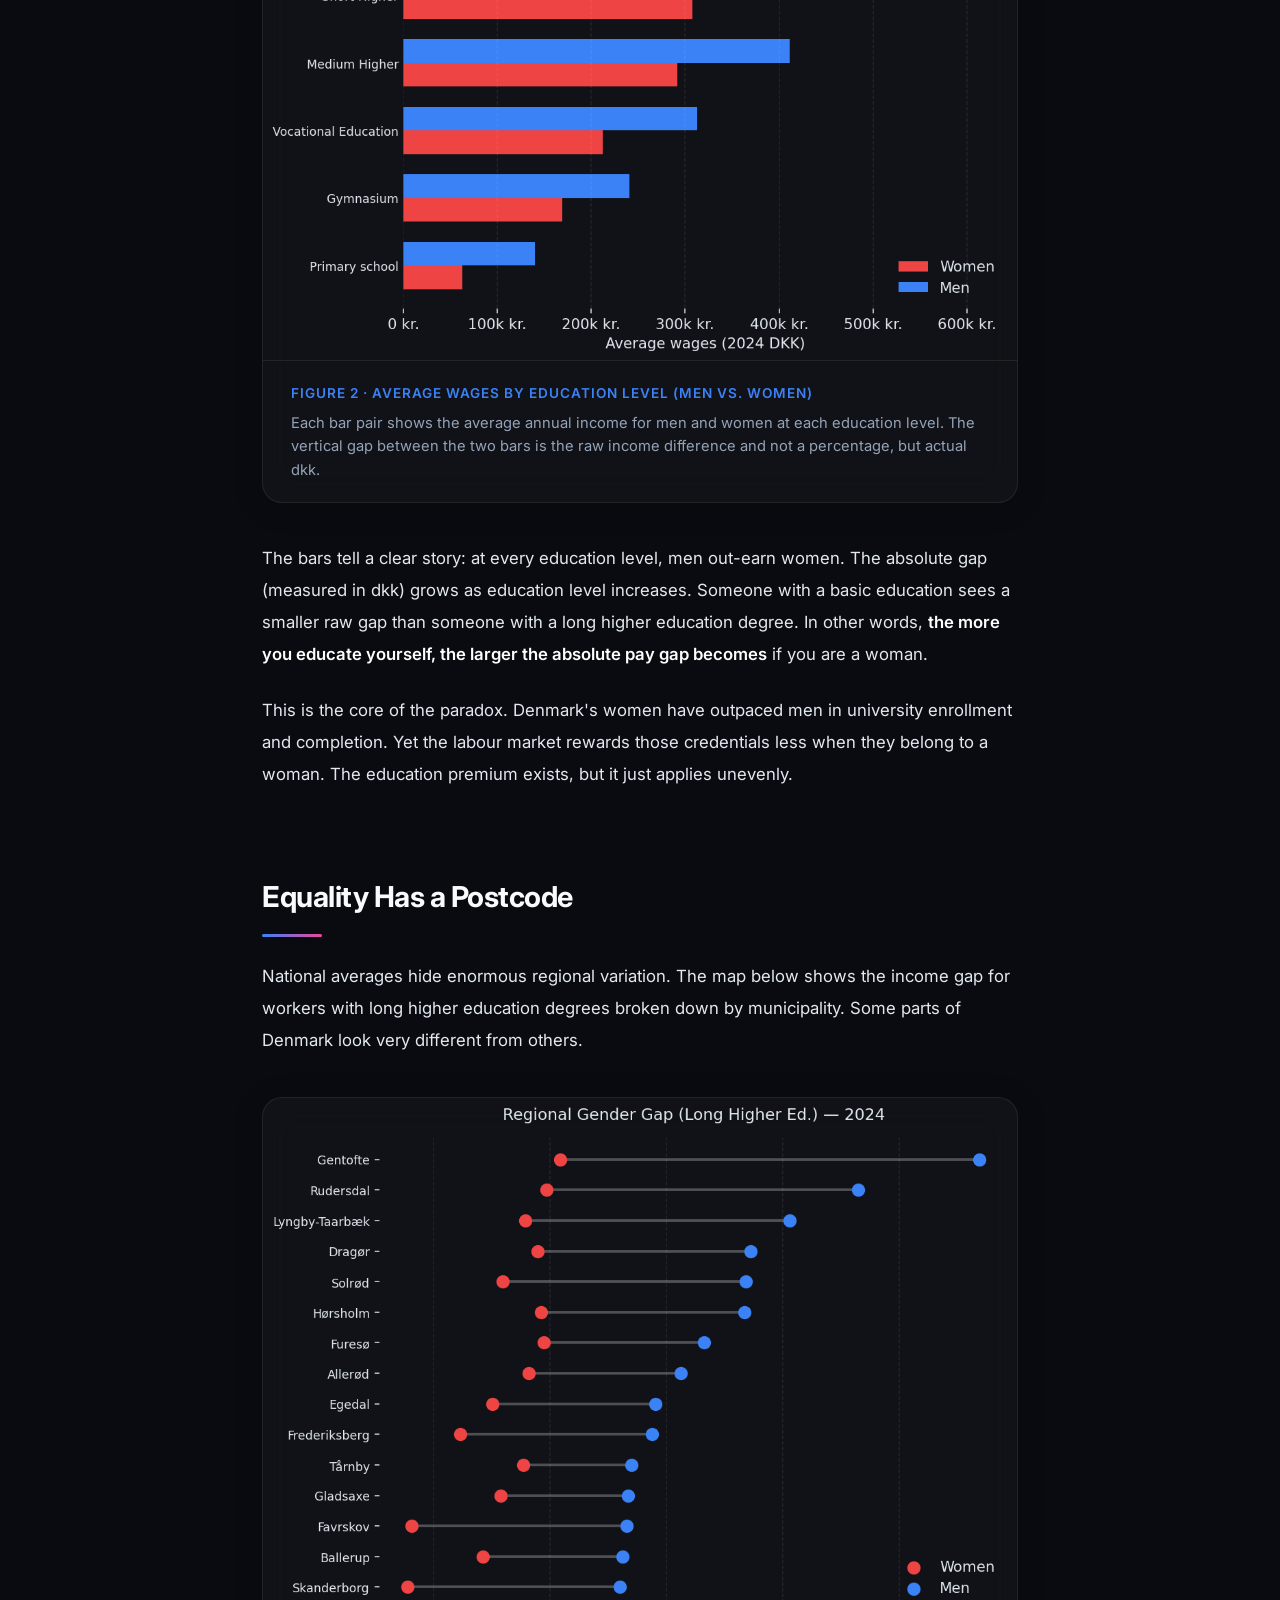
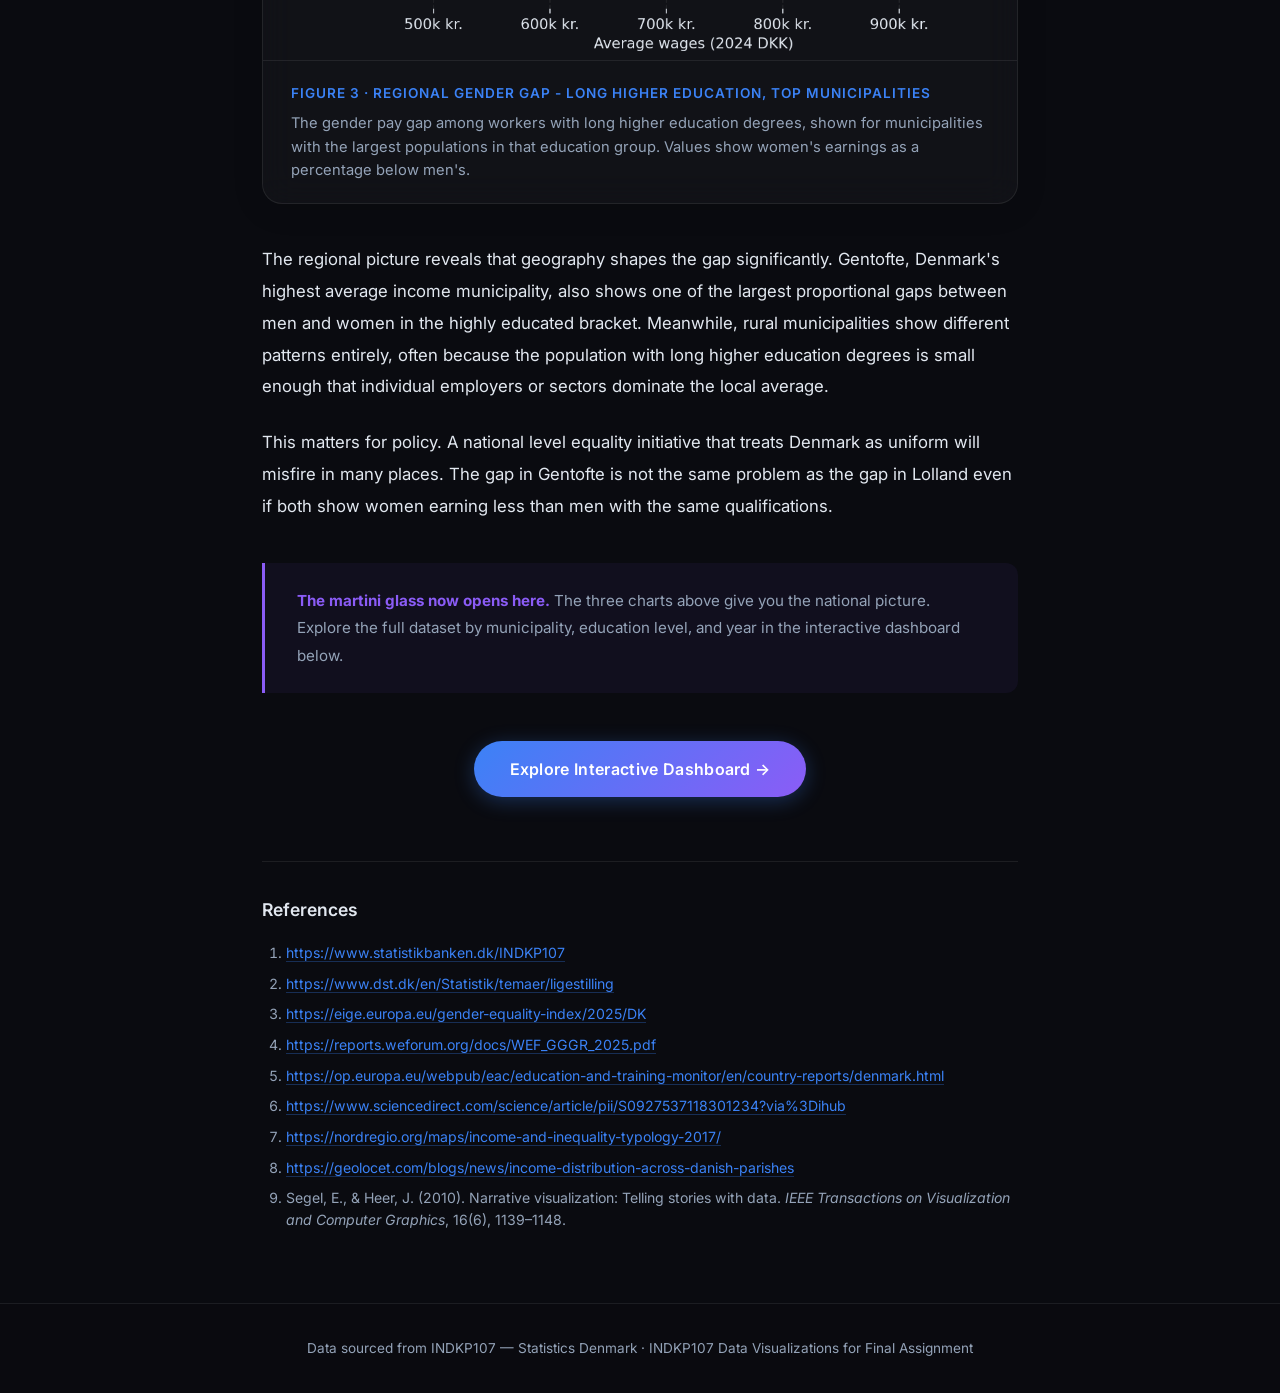
==== commit 242ca338: "moved stat cards" ====
--- a/index.html
+++ b/index.html
@@ -490,54 +490,6 @@
             </p>
             <p class="byline">INDKP107,Statistics Denmark - Interactive Data Visualizations for Final Assignment</p>
         </header>
-
-        <!-- INTRODUCTION -->
-        <section class="prose">
-            <p>
-                Denmark sits near the top of almost every international ranking of gender equality. It scores 71.8 out
-                of 100 on the European Institute for Gender Equality's index <a href="#ref-3" class="cite-link">[3]</a>,
-                and foreign articles often describe it as a country where women work, men share childcare, and the pay
-                gap has been solved.
-            </p>
-            <p>
-                <strong>The numbers tell a different story.</strong>
-            </p>
-            <p>
-                In 2024, Danish women earned on average 12.9% less than men <a href="#ref-2"
-                    class="cite-link">[2]</a>, and Denmark has not been in the top 10 of the Evolution of Global Gender
-                Gap Index since 2014 <a href="#ref-4" class="cite-link">[4]</a>. And this is happening in a country
-                where young women are now clearly more educated than young men, 59% of women aged 25–34 hold a
-                higher-education degree, compared to just 44% of men <a href="#ref-5" class="cite-link">[5]</a>.
-            </p>
-            <p>
-                If Danish women are more educated than men, why do they still earn less and does this look the same
-                everywhere in Denmark?
-            </p>
-            <p>
-                Denmark is small, but it is not uniform. Average wages in a parish north of Copenhagen can be more than
-                400,000 DKK higher than in a rural parish in Lolland or western Jutland <a href="#ref-8"
-                    class="cite-link">[8]</a>. Equality, it turns out, has a postcode.
-            </p>
-            <p>
-                Using two decades of official data from Statistics Denmark (2004–2024) <a href="#ref-1"
-                    class="cite-link">[1]</a>, covering every municipality, every education level, and both genders, we
-                aim to answer three questions:
-            </p>
-            <ul>
-                <li><strong>Does education pay off equally</strong> for men and women in different parts of Denmark?</li>
-                <li><strong>What role does education level play</strong> in driving economic equality (or inequality)
-                    across regions?</li>
-                <li><strong>Are women actually overtaking men</strong>, in both education and income, or only in one of
-                    them?</li>
-            </ul>
-            <p>
-                We have built this story as a martini glass <a href="#ref-9" class="cite-link">[9]</a>. First, we walk
-                you through the national picture the big trends that shape the debate. Then the site opens up and
-                hands the controls over to you: pick a municipality, pick an education level, pick a year, and see what
-                the data says about your corner of Denmark.
-            </p>
-        </section>
-
         <!-- STAT CARDS -->
         <div class="stats-grid">
             <div class="stat-card">
@@ -556,6 +508,52 @@
                 <span class="trend-indicator down">M vs F, Long Higher Ed.</span>
             </div>
         </div>
+        <!-- INTRODUCTION -->
+        <section class="prose">
+            <p>
+                Denmark sits near the top of almost every international ranking of gender equality. It scores 71.8 out
+                of 100 on the European Institute for Gender Equality's index <a href="#ref-3" class="cite-link">[3]</a>,
+                and foreign articles often describe it as a country where women work, men share childcare, and the pay
+                gap has been solved.
+            </p>
+            <p>
+                <strong>The numbers tell a different story.</strong>
+            </p>
+            <p>
+                In 2024, Danish women earned on average 12.9% less than men <a href="#ref-2"
+                    class="cite-link">[2]</a>, and Denmark has not been in the top 10 of the Evolution of Global Gender
+                Gap Index since 2014 <a href="#ref-4" class="cite-link">[4]</a>. And this is happening in a country
+                where young women are now clearly more educated than young men, 59% of women aged 25–34 hold a
+                higher-education degree, compared to just 44% of men <a href="#ref-5" class="cite-link">[5]</a>.
+            </p>
+            <p>
+                If Danish women are more educated than men, why do they still earn less and does this look the same
+                everywhere in Denmark?
+            </p>
+            <p>
+                Denmark is small, but it is not uniform. Average wages in a parish north of Copenhagen can be more than
+                400,000 DKK higher than in a rural parish in Lolland or western Jutland <a href="#ref-8"
+                    class="cite-link">[8]</a>. Equality, it turns out, has a postcode.
+            </p>
+            <p>
+                Using two decades of official data from Statistics Denmark (2004–2024) <a href="#ref-1"
+                    class="cite-link">[1]</a>, covering every municipality, every education level, and both genders, we
+                aim to answer three questions:
+            </p>
+            <ul>
+                <li><strong>Does education pay off equally</strong> for men and women in different parts of Denmark?</li>
+                <li><strong>What role does education level play</strong> in driving economic equality (or inequality)
+                    across regions?</li>
+                <li><strong>Are women actually overtaking men</strong>, in both education and income, or only in one of
+                    them?</li>
+            </ul>
+            <p>
+                We have built this story as a martini glass <a href="#ref-9" class="cite-link">[9]</a>. First, we walk
+                you through the national picture the big trends that shape the debate. Then the site opens up and
+                hands the controls over to you: pick a municipality, pick an education level, pick a year, and see what
+                the data says about your corner of Denmark.
+            </p>
+        </section>
 
         <!-- SECTION 1: PAY GAP OVER TIME -->
         <div class="section-header">
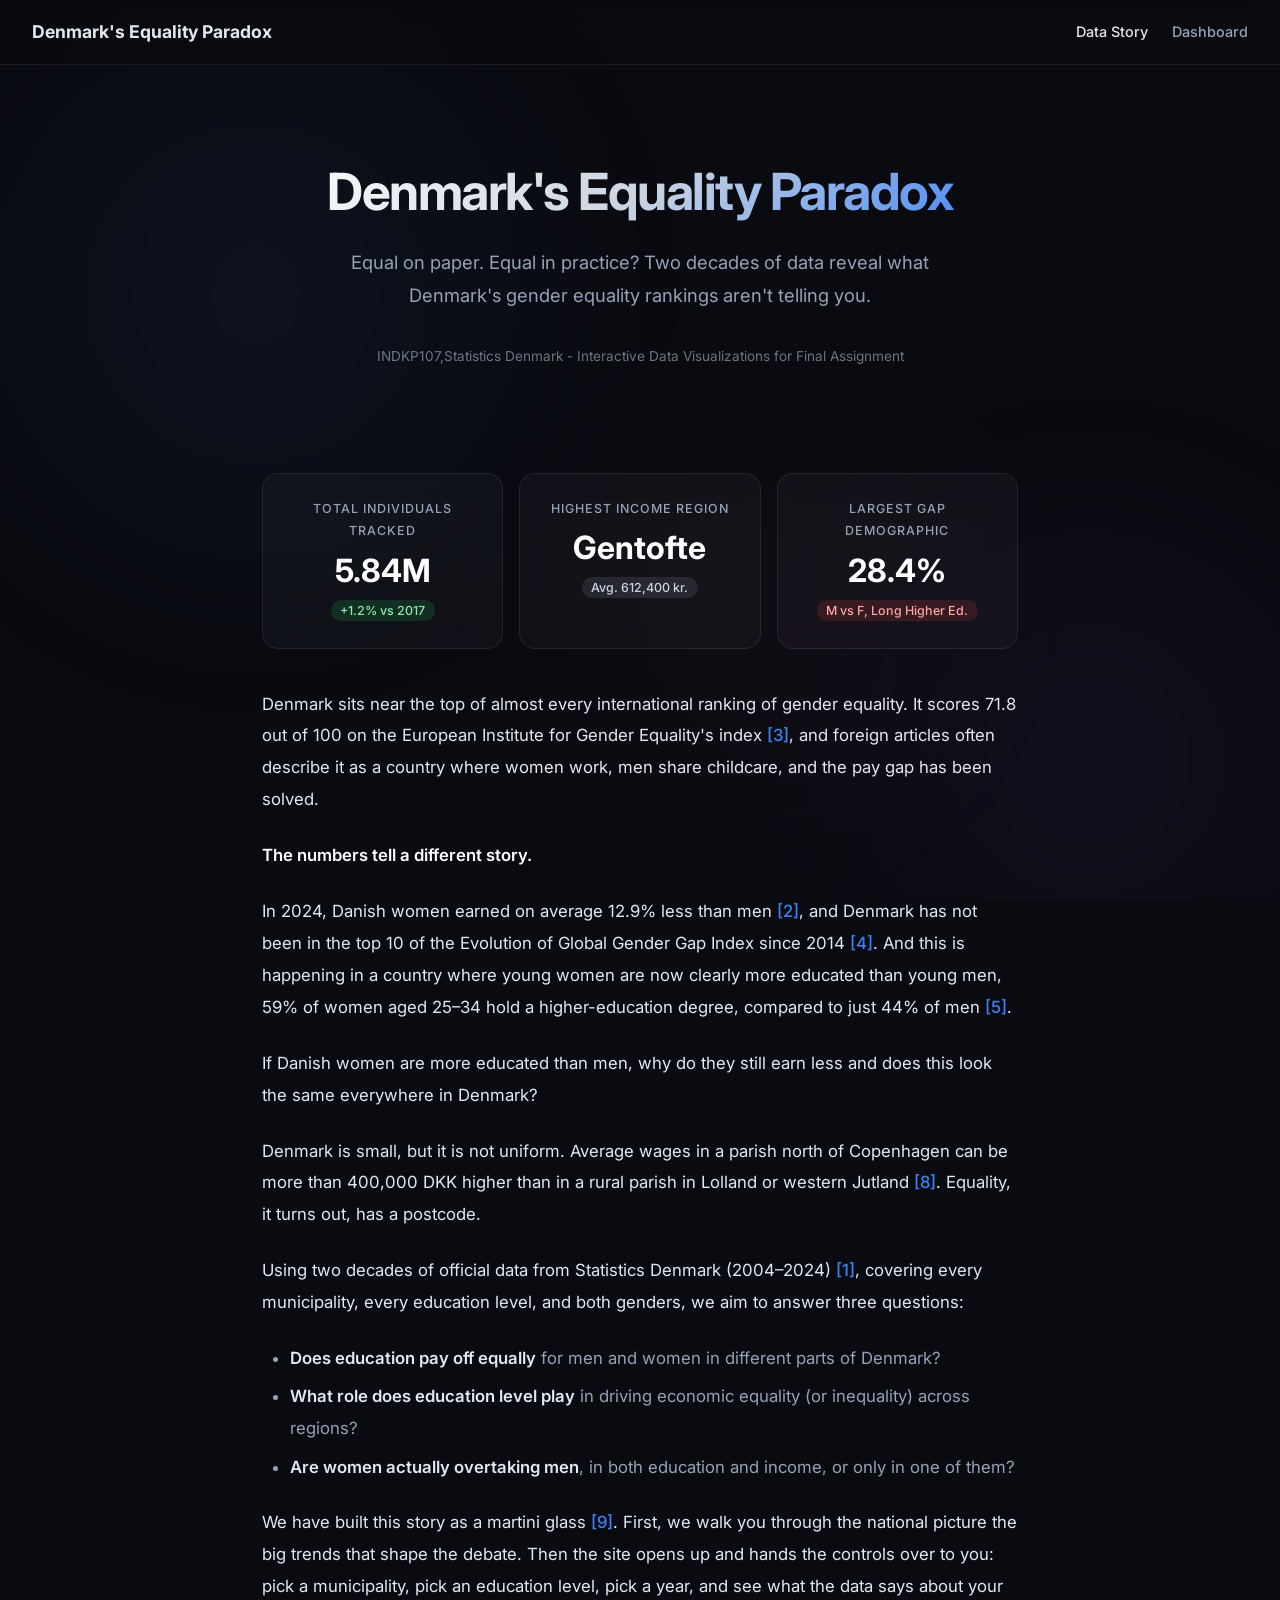
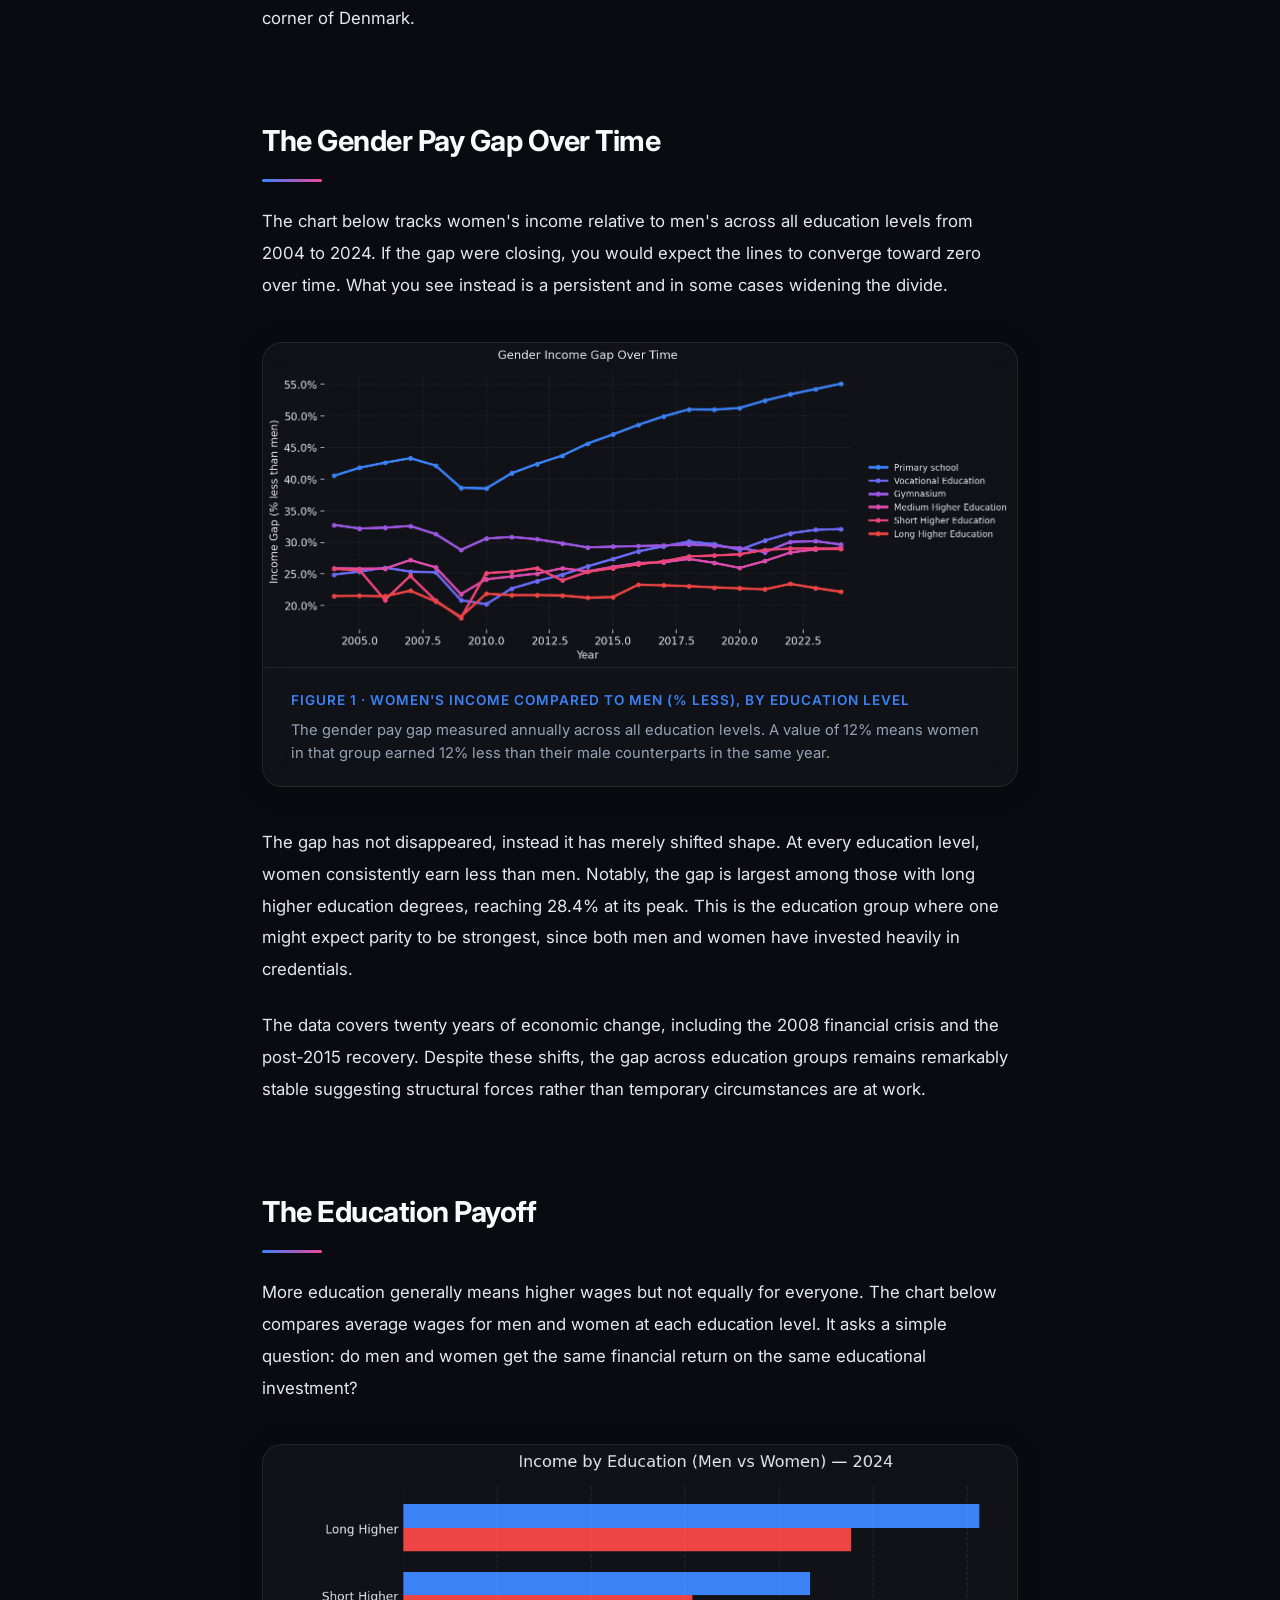
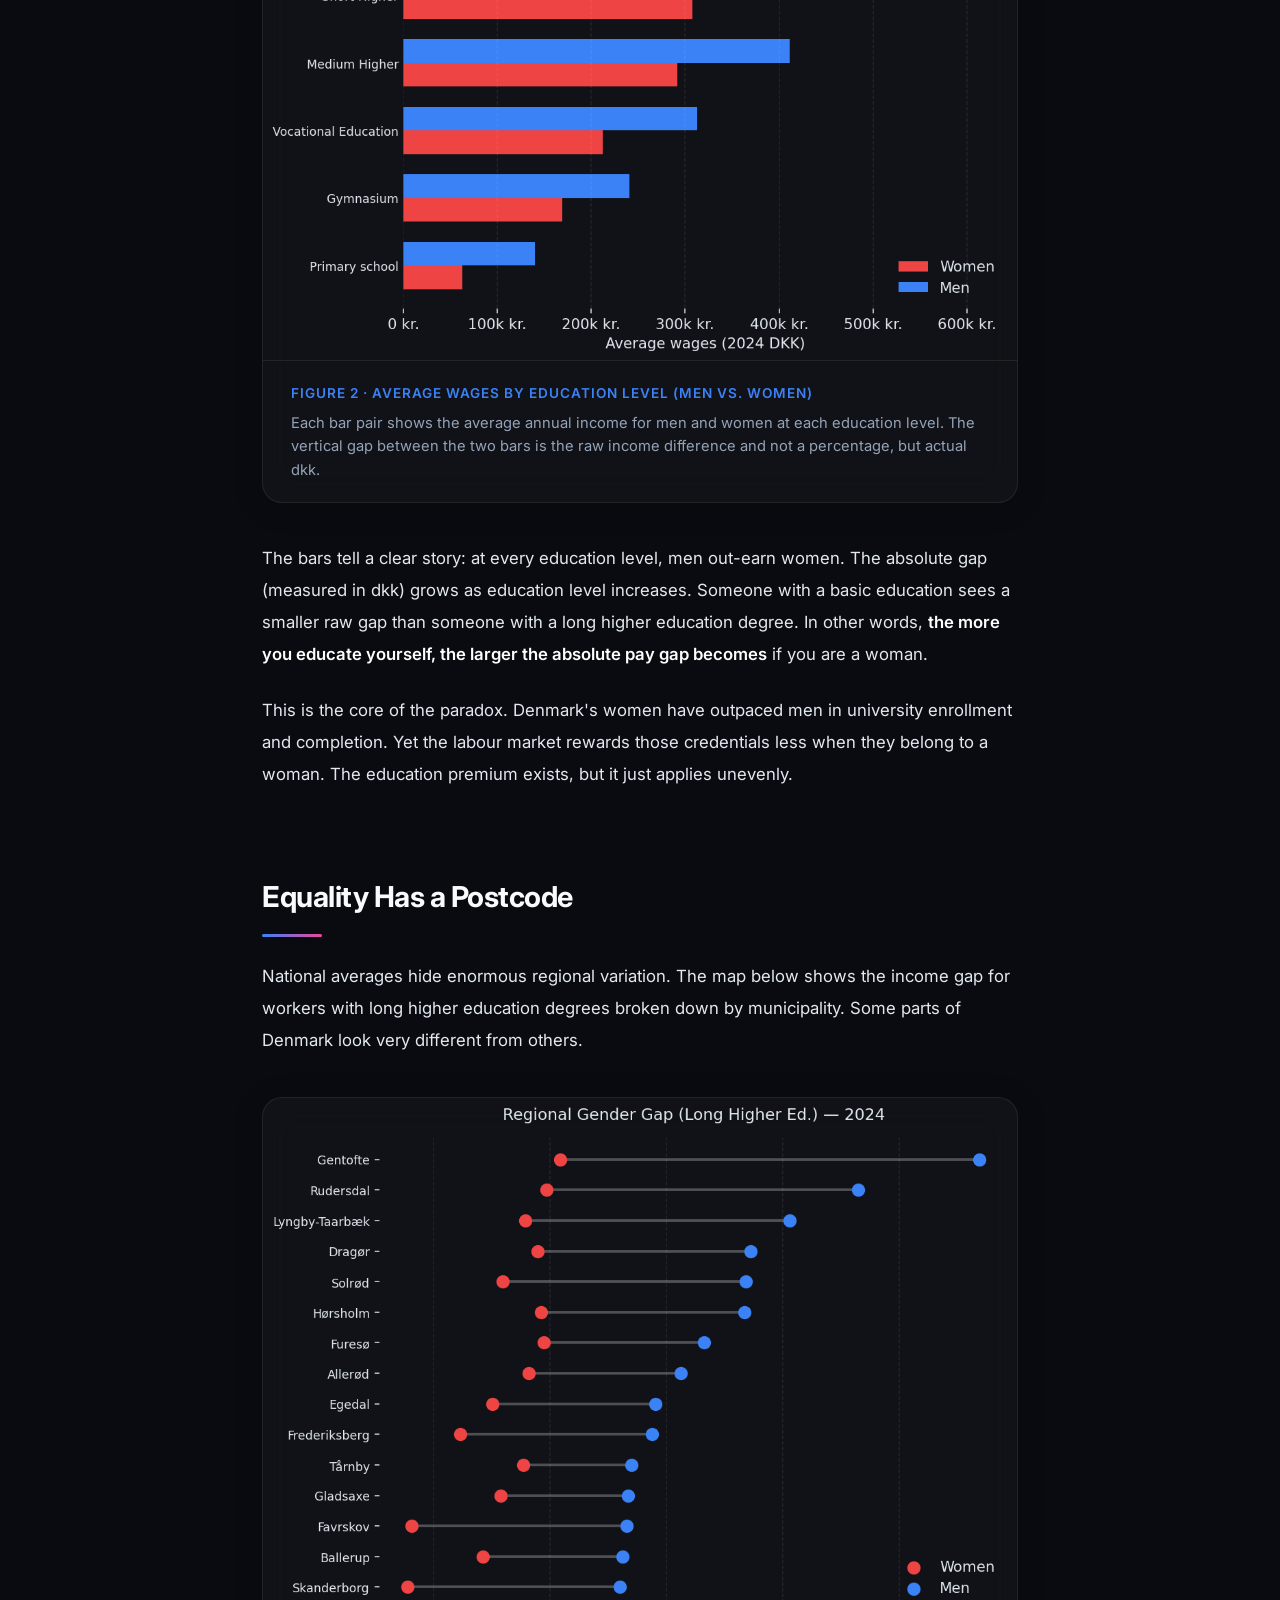
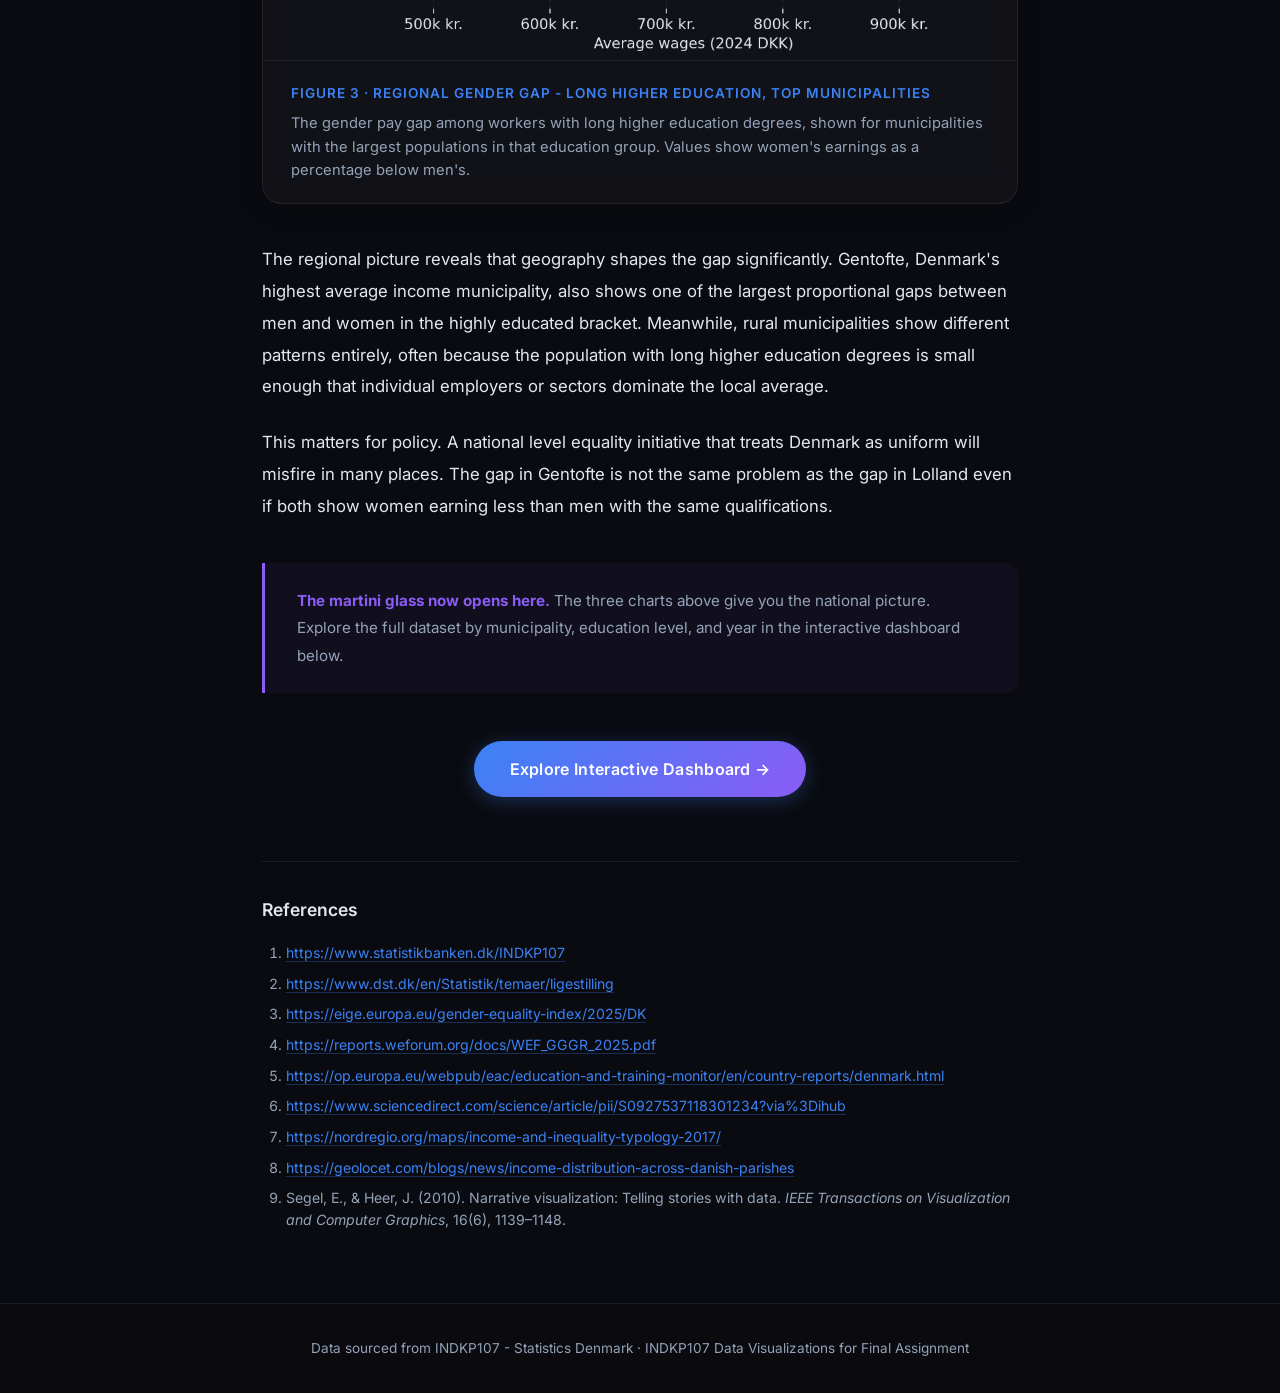
==== commit 4c96a6fb: "style change" ====
--- a/index.html
+++ b/index.html
@@ -1,710 +1,710 @@
-<!DOCTYPE html>
-<html lang="en">
-
-<head>
-    <meta charset="UTF-8">
-    <meta name="viewport" content="width=device-width, initial-scale=1.0">
-    <title>Denmark's Equality Paradox | Data Story</title>
-    <meta name="description"
-        content="An interactive data story exploring Denmark's gender pay gap and education paradox, using two decades of Statistics Denmark data.">
-    <link href="https://fonts.googleapis.com/css2?family=Inter:wght@300;400;500;600;700&display=swap" rel="stylesheet">
-    <style>
-        html {
-            scroll-behavior: smooth;
-        }
-
-        :root {
-            --bg-dark: #0a0b10;
-            --text-primary: #e2e8f0;
-            --text-secondary: #94a3b8;
-            --glass-bg: rgba(255, 255, 255, 0.03);
-            --glass-border: rgba(255, 255, 255, 0.08);
-            --glass-hover: rgba(255, 255, 255, 0.06);
-            --accent-1: #3b82f6;
-            --accent-2: #8b5cf6;
-            --accent-3: #ec4899;
-        }
-
-        * {
-            margin: 0;
-            padding: 0;
-            box-sizing: border-box;
-        }
-
-        body {
-            font-family: 'Inter', sans-serif;
-            background-color: var(--bg-dark);
-            color: var(--text-primary);
-            min-height: 100vh;
-            overflow-x: hidden;
-            line-height: 1.8;
-            position: relative;
-        }
-
-        /* Background Animated Blobs */
-        .background-animation {
-            position: fixed;
-            top: 0;
-            left: 0;
-            right: 0;
-            bottom: 0;
-            z-index: -1;
-            overflow: hidden;
-        }
-
-        .blob {
-            position: absolute;
-            filter: blur(90px);
-            opacity: 0.5;
-            animation: float 20s infinite alternate cubic-bezier(0.4, 0, 0.2, 1);
-            border-radius: 50%;
-        }
-
-        .blob-1 {
-            top: -10%;
-            left: -10%;
-            width: 60vw;
-            height: 60vw;
-            background: radial-gradient(circle, rgba(59, 130, 246, 0.15) 0%, rgba(10, 11, 16, 0) 70%);
-        }
-
-        .blob-2 {
-            bottom: -20%;
-            right: -10%;
-            width: 50vw;
-            height: 50vw;
-            background: radial-gradient(circle, rgba(139, 92, 246, 0.15) 0%, rgba(10, 11, 16, 0) 70%);
-            animation-direction: alternate-reverse;
-            animation-duration: 25s;
-        }
-
-        .blob-3 {
-            top: 40%;
-            left: 40%;
-            width: 40vw;
-            height: 40vw;
-            background: radial-gradient(circle, rgba(236, 72, 153, 0.1) 0%, rgba(10, 11, 16, 0) 70%);
-            animation-delay: -5s;
-            animation-duration: 18s;
-        }
-
-        @keyframes float {
-            0% { transform: translate(0, 0) scale(1); }
-            100% { transform: translate(10%, 10%) scale(1.1); }
-        }
-
-        /* Navigation */
-        nav {
-            padding: 1rem 2rem;
-            border-bottom: 1px solid var(--glass-border);
-            background: rgba(10, 11, 16, 0.8);
-            backdrop-filter: blur(12px);
-            -webkit-backdrop-filter: blur(12px);
-            position: sticky;
-            top: 0;
-            z-index: 100;
-            display: flex;
-            align-items: center;
-            gap: 1.5rem;
-        }
-
-        nav a {
-            color: var(--text-secondary);
-            text-decoration: none;
-            font-size: 0.9rem;
-            font-weight: 500;
-            transition: color 0.3s;
-        }
-
-        nav a:hover, nav a.active {
-            color: var(--text-primary);
-        }
-
-        nav .nav-brand {
-            color: var(--text-primary);
-            font-weight: 700;
-            font-size: 1.1rem;
-            margin-right: auto;
-        }
-
-        /* Article Container */
-        .article {
-            max-width: 820px;
-            margin: 0 auto;
-            padding: 0 2rem 4rem;
-        }
-
-        /* Hero */
-        .hero {
-            text-align: center;
-            padding: 6rem 0 4rem;
-        }
-
-        .hero h1 {
-            font-size: clamp(2rem, 5vw, 3.2rem);
-            font-weight: 700;
-            background: linear-gradient(135deg, #fff 0%, #cbd5e1 50%, var(--accent-1) 100%);
-            -webkit-background-clip: text;
-            -webkit-text-fill-color: transparent;
-            background-clip: text;
-            letter-spacing: -1.5px;
-            line-height: 1.2;
-            margin-bottom: 1.5rem;
-        }
-
-        .hero .subtitle {
-            font-size: 1.15rem;
-            color: var(--text-secondary);
-            max-width: 600px;
-            margin: 0 auto;
-            font-weight: 400;
-        }
-
-        .hero .byline {
-            margin-top: 2rem;
-            font-size: 0.85rem;
-            color: var(--text-secondary);
-            opacity: 0.7;
-        }
-
-        /* Stat Cards */
-        .stats-grid {
-            display: grid;
-            grid-template-columns: repeat(3, 1fr);
-            gap: 1rem;
-            margin: 2.5rem 0;
-        }
-
-        .stat-card {
-            background: var(--glass-bg);
-            border: 1px solid var(--glass-border);
-            border-radius: 16px;
-            padding: 1.5rem;
-            text-align: center;
-            backdrop-filter: blur(16px);
-            -webkit-backdrop-filter: blur(16px);
-            transition: all 0.3s ease;
-        }
-
-        .stat-card:hover {
-            background: var(--glass-hover);
-            border-color: rgba(255, 255, 255, 0.12);
-        }
-
-        .stat-card h3 {
-            font-size: 0.78rem;
-            font-weight: 500;
-            color: var(--text-secondary);
-            text-transform: uppercase;
-            letter-spacing: 0.08em;
-            margin-bottom: 0.75rem;
-        }
-
-        .stat-value {
-            font-size: 2rem;
-            font-weight: 700;
-            color: #fff;
-            line-height: 1;
-            margin-bottom: 0.5rem;
-        }
-
-        .trend-indicator {
-            font-size: 0.78rem;
-            font-weight: 500;
-            padding: 0.2rem 0.6rem;
-            border-radius: 999px;
-        }
-
-        .trend-indicator.up {
-            background: rgba(34, 197, 94, 0.15);
-            color: #86efac;
-        }
-
-        .trend-indicator.down {
-            background: rgba(239, 68, 68, 0.15);
-            color: #fca5a5;
-        }
-
-        .trend-indicator.neutral {
-            background: rgba(148, 163, 184, 0.15);
-            color: #cbd5e1;
-        }
-
-        /* Prose */
-        .prose {
-            font-size: 1.05rem;
-            color: var(--text-primary);
-            line-height: 1.9;
-        }
-
-        .prose p {
-            margin-bottom: 1.5rem;
-        }
-
-        .prose strong {
-            color: #fff;
-            font-weight: 600;
-        }
-
-        .prose em {
-            color: var(--accent-1);
-            font-style: italic;
-        }
-
-        .prose ul {
-            padding-left: 1.75rem;
-            margin-bottom: 1.5rem;
-        }
-
-        .prose li {
-            margin-bottom: 0.4rem;
-            color: var(--text-secondary);
-        }
-
-        .prose li strong {
-            color: var(--text-primary);
-        }
-
-        .cite-link {
-            color: var(--accent-1);
-            text-decoration: none;
-            font-weight: 500;
-            transition: color 0.3s ease;
-        }
-
-        .cite-link:hover {
-            color: var(--accent-3);
-        }
-
-        /* Section Headers */
-        .section-header {
-            margin: 4rem 0 1.5rem;
-            padding-top: 1rem;
-        }
-
-        .section-header h2 {
-            font-size: 1.8rem;
-            font-weight: 700;
-            color: #f8fafc;
-            letter-spacing: -0.5px;
-        }
-
-        .section-header .section-line {
-            width: 60px;
-            height: 3px;
-            background: linear-gradient(90deg, var(--accent-1), var(--accent-3));
-            border-radius: 2px;
-            margin-top: 0.75rem;
-        }
-
-        /* Visualization Containers */
-        .viz-container {
-            margin: 2.5rem 0;
-            background: var(--glass-bg);
-            border: 1px solid var(--glass-border);
-            border-radius: 20px;
-            overflow: hidden;
-            backdrop-filter: blur(16px);
-            -webkit-backdrop-filter: blur(16px);
-            box-shadow: 0 4px 30px rgba(0, 0, 0, 0.15);
-            transition: all 0.4s ease;
-        }
-
-        .viz-container:hover {
-            background: var(--glass-hover);
-            box-shadow: 0 10px 40px rgba(0, 0, 0, 0.25), 0 0 20px rgba(139, 92, 246, 0.08);
-            border-color: rgba(255, 255, 255, 0.12);
-        }
-
-        .viz-container img {
-            width: 100%;
-            height: auto;
-            display: block;
-        }
-
-        .viz-container iframe {
-            width: 100%;
-            height: 550px;
-            border: none;
-            display: block;
-        }
-
-        /* Figure Caption */
-        .caption {
-            padding: 1.25rem 1.75rem;
-            border-top: 1px solid var(--glass-border);
-        }
-
-        .caption .caption-title {
-            font-size: 0.85rem;
-            font-weight: 600;
-            color: var(--accent-1);
-            text-transform: uppercase;
-            letter-spacing: 1px;
-            margin-bottom: 0.4rem;
-        }
-
-        .caption p {
-            font-size: 0.92rem;
-            color: var(--text-secondary);
-            line-height: 1.6;
-            margin: 0;
-        }
-
-        /* Callout Box */
-        .callout {
-            margin: 2.5rem 0;
-            padding: 1.5rem 2rem;
-            border-left: 3px solid var(--accent-2);
-            background: rgba(139, 92, 246, 0.06);
-            border-radius: 0 12px 12px 0;
-        }
-
-        .callout p {
-            margin-bottom: 0;
-            font-size: 0.95rem;
-            color: var(--text-secondary);
-        }
-
-        .callout strong {
-            color: var(--accent-2);
-        }
-
-        /* CTA */
-        .cta-wrapper {
-            text-align: center;
-            margin: 3rem 0;
-        }
-
-        .cta-button {
-            display: inline-block;
-            padding: 0.85rem 2.2rem;
-            background: linear-gradient(135deg, var(--accent-1), var(--accent-2));
-            color: #fff;
-            text-decoration: none;
-            border-radius: 999px;
-            font-weight: 600;
-            font-size: 1rem;
-            letter-spacing: 0.02em;
-            transition: all 0.3s ease;
-            box-shadow: 0 4px 20px rgba(59, 130, 246, 0.3);
-        }
-
-        .cta-button:hover {
-            transform: translateY(-2px);
-            box-shadow: 0 8px 30px rgba(59, 130, 246, 0.45);
-        }
-
-        /* References */
-        .references {
-            margin-top: 4rem;
-            padding-top: 2rem;
-            border-top: 1px solid var(--glass-border);
-        }
-
-        .references h3 {
-            font-size: 1.1rem;
-            font-weight: 600;
-            color: var(--text-primary);
-            margin-bottom: 1rem;
-        }
-
-        .references ol {
-            padding-left: 1.5rem;
-        }
-
-        .references li {
-            font-size: 0.88rem;
-            color: var(--text-secondary);
-            margin-bottom: 0.6rem;
-            line-height: 1.5;
-        }
-
-        .references a {
-            color: var(--accent-1);
-            text-decoration: none;
-            border-bottom: 1px solid rgba(59, 130, 246, 0.3);
-            transition: border-color 0.3s;
-        }
-
-        .references a:hover {
-            border-color: var(--accent-1);
-        }
-
-        /* Footer */
-        footer {
-            text-align: center;
-            padding: 2rem;
-            color: var(--text-secondary);
-            font-size: 0.85rem;
-            border-top: 1px solid var(--glass-border);
-            background: rgba(10, 11, 16, 0.8);
-        }
-
-        /* Responsive */
-        @media (max-width: 768px) {
-            .article {
-                padding: 0 1.25rem 3rem;
-            }
-
-            .hero {
-                padding: 4rem 0 3rem;
-            }
-
-            .hero h1 {
-                font-size: 1.8rem;
-            }
-
-            .stats-grid {
-                grid-template-columns: 1fr;
-            }
-
-            .viz-container iframe {
-                height: 400px;
-            }
-        }
-    </style>
-</head>
-
-<body>
-    <div class="background-animation">
-        <div class="blob blob-1"></div>
-        <div class="blob blob-2"></div>
-        <div class="blob blob-3"></div>
-    </div>
-
-    <nav>
-        <span class="nav-brand">Denmark's Equality Paradox</span>
-        <a href="../index.html" class="active">Data Story</a>
-        <a href="website/explore.html">Dashboard</a>
-    </nav>
-
-    <article class="article">
-
-        <!-- HERO -->
-        <header class="hero">
-            <h1>Denmark's Equality Paradox</h1>
-            <p class="subtitle">
-                Equal on paper. Equal in practice? Two decades of data reveal what Denmark's gender equality rankings
-                aren't telling you.
-            </p>
-            <p class="byline">INDKP107,Statistics Denmark - Interactive Data Visualizations for Final Assignment</p>
-        </header>
-        <!-- STAT CARDS -->
-        <div class="stats-grid">
-            <div class="stat-card">
-                <h3>Total Individuals Tracked</h3>
-                <div class="stat-value">5.84M</div>
-                <span class="trend-indicator up">+1.2% vs 2017</span>
-            </div>
-            <div class="stat-card">
-                <h3>Highest Income Region</h3>
-                <div class="stat-value">Gentofte</div>
-                <span class="trend-indicator neutral">Avg. 612,400 kr.</span>
-            </div>
-            <div class="stat-card">
-                <h3>Largest Gap Demographic</h3>
-                <div class="stat-value">28.4%</div>
-                <span class="trend-indicator down">M vs F, Long Higher Ed.</span>
-            </div>
-        </div>
-        <!-- INTRODUCTION -->
-        <section class="prose">
-            <p>
-                Denmark sits near the top of almost every international ranking of gender equality. It scores 71.8 out
-                of 100 on the European Institute for Gender Equality's index <a href="#ref-3" class="cite-link">[3]</a>,
-                and foreign articles often describe it as a country where women work, men share childcare, and the pay
-                gap has been solved.
-            </p>
-            <p>
-                <strong>The numbers tell a different story.</strong>
-            </p>
-            <p>
-                In 2024, Danish women earned on average 12.9% less than men <a href="#ref-2"
-                    class="cite-link">[2]</a>, and Denmark has not been in the top 10 of the Evolution of Global Gender
-                Gap Index since 2014 <a href="#ref-4" class="cite-link">[4]</a>. And this is happening in a country
-                where young women are now clearly more educated than young men, 59% of women aged 25–34 hold a
-                higher-education degree, compared to just 44% of men <a href="#ref-5" class="cite-link">[5]</a>.
-            </p>
-            <p>
-                If Danish women are more educated than men, why do they still earn less and does this look the same
-                everywhere in Denmark?
-            </p>
-            <p>
-                Denmark is small, but it is not uniform. Average wages in a parish north of Copenhagen can be more than
-                400,000 DKK higher than in a rural parish in Lolland or western Jutland <a href="#ref-8"
-                    class="cite-link">[8]</a>. Equality, it turns out, has a postcode.
-            </p>
-            <p>
-                Using two decades of official data from Statistics Denmark (2004–2024) <a href="#ref-1"
-                    class="cite-link">[1]</a>, covering every municipality, every education level, and both genders, we
-                aim to answer three questions:
-            </p>
-            <ul>
-                <li><strong>Does education pay off equally</strong> for men and women in different parts of Denmark?</li>
-                <li><strong>What role does education level play</strong> in driving economic equality (or inequality)
-                    across regions?</li>
-                <li><strong>Are women actually overtaking men</strong>, in both education and income, or only in one of
-                    them?</li>
-            </ul>
-            <p>
-                We have built this story as a martini glass <a href="#ref-9" class="cite-link">[9]</a>. First, we walk
-                you through the national picture the big trends that shape the debate. Then the site opens up and
-                hands the controls over to you: pick a municipality, pick an education level, pick a year, and see what
-                the data says about your corner of Denmark.
-            </p>
-        </section>
-
-        <!-- SECTION 1: PAY GAP OVER TIME -->
-        <div class="section-header">
-            <h2>The Gender Pay Gap Over Time</h2>
-            <div class="section-line"></div>
-        </div>
-
-        <section class="prose">
-            <p>
-                The chart below tracks women's income relative to men's across all education levels from 2004 to 2024.
-                If the gap were closing, you would expect the lines to converge toward zero over time. What you see
-                instead is a persistent and in some cases widening the divide.
-            </p>
-        </section>
-
-        <figure class="viz-container">
-            <img src="website/charts/chart1_time.png" alt="National income gap over time by education level" />
-            <figcaption class="caption">
-                <div class="caption-title">Figure 1 · Women's income compared to men (% less), by education level</div>
-                <p>The gender pay gap measured annually across all education levels. A value of 12% means women in that
-                    group earned 12% less than their male counterparts in the same year.</p>
-            </figcaption>
-        </figure>
-
-        <section class="prose">
-            <p>
-                The gap has not disappeared, instead it has merely shifted shape. At every education level, women consistently
-                earn less than men. Notably, the gap is largest among those with long higher education degrees, reaching
-                28.4% at its peak. This is the education group where one might expect parity to be strongest, since both
-                men and women have invested heavily in credentials.
-            </p>
-            <p>
-                The data covers twenty years of economic change, including the 2008 financial crisis and the post-2015
-                recovery. Despite these shifts, the gap across education groups remains remarkably stable suggesting
-                structural forces rather than temporary circumstances are at work.
-            </p>
-        </section>
-
-        <!-- SECTION 2: EDUCATION PAYOFF -->
-        <div class="section-header">
-            <h2>The Education Payoff</h2>
-            <div class="section-line"></div>
-        </div>
-
-        <section class="prose">
-            <p>
-                More education generally means higher wages but not equally for everyone. The chart below compares
-                average wages for men and women at each education level. It asks a simple question: do men and women
-                get the same financial return on the same educational investment?
-            </p>
-        </section>
-
-        <figure class="viz-container">
-            <img src="website/charts/chart2_education.png" alt="Average wages by education level for men and women" />
-            <figcaption class="caption">
-                <div class="caption-title">Figure 2 · Average wages by education level (Men vs. Women)</div>
-                <p>Each bar pair shows the average annual income for men and women at each education level. The
-                    vertical gap between the two bars is the raw income difference and not a percentage, but actual
-                    dkk.</p>
-            </figcaption>
-        </figure>
-
-        <section class="prose">
-            <p>
-                The bars tell a clear story: at every education level, men out-earn women. The absolute gap (measured
-                in dkk) grows as education level increases. Someone with a basic education sees a smaller raw gap
-                than someone with a long higher education degree. In other words, <strong>the more you educate
-                yourself, the larger the absolute pay gap becomes</strong> if you are a woman.
-            </p>
-            <p>
-                This is the core of the paradox. Denmark's women have outpaced men in university enrollment and
-                completion. Yet the labour market rewards those credentials less when they belong to a woman. The
-                education premium exists, but it just applies unevenly.
-            </p>
-        </section>
-
-        <!-- SECTION 3: REGIONAL GAP -->
-        <div class="section-header">
-            <h2>Equality Has a Postcode</h2>
-            <div class="section-line"></div>
-        </div>
-
-        <section class="prose">
-            <p>
-                National averages hide enormous regional variation. The map below shows the income gap for workers with
-                long higher education degrees broken down by municipality.
-                Some parts of Denmark look very different from others.
-            </p>
-        </section>
-
-        <figure class="viz-container">
-            <img src="website/charts/chart3_region.png"
-                alt="Income gap for Long Higher Education across top Danish municipalities" />
-            <figcaption class="caption">
-                <div class="caption-title">Figure 3 · Regional gender gap - Long Higher Education, top municipalities
-                </div>
-                <p>The gender pay gap among workers with long higher education degrees, shown for municipalities with
-                    the largest populations in that education group. Values show women's earnings as a percentage below
-                    men's.</p>
-            </figcaption>
-        </figure>
-
-        <section class="prose">
-            <p>
-                The regional picture reveals that geography shapes the gap significantly. Gentofte, Denmark's highest
-                average income municipality, also shows one of the largest proportional gaps between men and women in
-                the highly educated bracket. Meanwhile, rural municipalities show different patterns entirely, often
-                because the population with long higher education degrees is small enough that individual employers
-                or sectors dominate the local average.
-            </p>
-            <p>
-                This matters for policy. A national level equality initiative that treats Denmark as uniform will
-                misfire in many places. The gap in Gentofte is not the same problem as the gap in Lolland even if
-                both show women earning less than men with the same qualifications.
-            </p>
-        </section>
-
-        <div class="callout">
-            <p>
-                <strong>The martini glass now opens here.</strong> The three charts above give you the national picture.
-                Explore the full dataset by municipality, education level, and year in the
-                interactive dashboard below.
-            </p>
-        </div>
-
-        <div class="cta-wrapper">
-            <a href="website/explore.html" class="cta-button">Explore Interactive Dashboard →</a>
-        </div>
-
-        <!-- REFERENCES -->
-        <div class="references">
-            <h3>References</h3>
-            <ol>
-                <li id="ref-1"><a href="https://www.statistikbanken.dk/INDKP107" target="_blank">https://www.statistikbanken.dk/INDKP107</a></li>
-                <li id="ref-2"><a href="https://www.dst.dk/en/Statistik/temaer/ligestilling" target="_blank">https://www.dst.dk/en/Statistik/temaer/ligestilling</a></li>
-                <li id="ref-3"><a href="https://eige.europa.eu/gender-equality-index/2025/DK" target="_blank">https://eige.europa.eu/gender-equality-index/2025/DK</a></li>
-                <li id="ref-4"><a href="https://reports.weforum.org/docs/WEF_GGGR_2025.pdf" target="_blank">https://reports.weforum.org/docs/WEF_GGGR_2025.pdf</a></li>
-                <li id="ref-5"><a href="https://op.europa.eu/webpub/eac/education-and-training-monitor/en/country-reports/denmark.html" target="_blank">https://op.europa.eu/webpub/eac/education-and-training-monitor/en/country-reports/denmark.html</a></li>
-                <li id="ref-6"><a href="https://www.sciencedirect.com/science/article/pii/S0927537118301234?via%3Dihub" target="_blank">https://www.sciencedirect.com/science/article/pii/S0927537118301234?via%3Dihub</a></li>
-                <li id="ref-7"><a href="https://nordregio.org/maps/income-and-inequality-typology-2017/" target="_blank">https://nordregio.org/maps/income-and-inequality-typology-2017/</a></li>
-                <li id="ref-8"><a href="https://geolocet.com/blogs/news/income-distribution-across-danish-parishes" target="_blank">https://geolocet.com/blogs/news/income-distribution-across-danish-parishes</a></li>
-                <li id="ref-9">Segel, E., &amp; Heer, J. (2010). Narrative visualization: Telling stories with data. <em>IEEE Transactions on Visualization and Computer Graphics</em>, 16(6), 1139–1148.</li>
-            </ol>
-        </div>
-
-    </article>
-
-    <footer>
-        <p>Data sourced from INDKP107 — Statistics Denmark · INDKP107 Data Visualizations for Final Assignment</p>
-    </footer>
-
-</body>
-
-</html>
+<!DOCTYPE html>
+<html lang="en">
+
+<head>
+    <meta charset="UTF-8">
+    <meta name="viewport" content="width=device-width, initial-scale=1.0">
+    <title>Denmark's Equality Paradox | Data Story</title>
+    <meta name="description"
+        content="An interactive data story exploring Denmark's gender pay gap and education paradox, using two decades of Statistics Denmark data.">
+    <link href="https://fonts.googleapis.com/css2?family=Inter:wght@300;400;500;600;700&display=swap" rel="stylesheet">
+    <style>
+        html {
+            scroll-behavior: smooth;
+        }
+
+        :root {
+            --bg-dark: #0a0b10;
+            --text-primary: #e2e8f0;
+            --text-secondary: #94a3b8;
+            --glass-bg: rgba(255, 255, 255, 0.03);
+            --glass-border: rgba(255, 255, 255, 0.08);
+            --glass-hover: rgba(255, 255, 255, 0.06);
+            --accent-1: #3b82f6;
+            --accent-2: #8b5cf6;
+            --accent-3: #ec4899;
+        }
+
+        * {
+            margin: 0;
+            padding: 0;
+            box-sizing: border-box;
+        }
+
+        body {
+            font-family: 'Inter', sans-serif;
+            background-color: var(--bg-dark);
+            color: var(--text-primary);
+            min-height: 100vh;
+            overflow-x: hidden;
+            line-height: 1.8;
+            position: relative;
+        }
+
+        /* Background Animated Blobs */
+        .background-animation {
+            position: fixed;
+            top: 0;
+            left: 0;
+            right: 0;
+            bottom: 0;
+            z-index: -1;
+            overflow: hidden;
+        }
+
+        .blob {
+            position: absolute;
+            filter: blur(90px);
+            opacity: 0.5;
+            animation: float 20s infinite alternate cubic-bezier(0.4, 0, 0.2, 1);
+            border-radius: 50%;
+        }
+
+        .blob-1 {
+            top: -10%;
+            left: -10%;
+            width: 60vw;
+            height: 60vw;
+            background: radial-gradient(circle, rgba(59, 130, 246, 0.15) 0%, rgba(10, 11, 16, 0) 70%);
+        }
+
+        .blob-2 {
+            bottom: -20%;
+            right: -10%;
+            width: 50vw;
+            height: 50vw;
+            background: radial-gradient(circle, rgba(139, 92, 246, 0.15) 0%, rgba(10, 11, 16, 0) 70%);
+            animation-direction: alternate-reverse;
+            animation-duration: 25s;
+        }
+
+        .blob-3 {
+            top: 40%;
+            left: 40%;
+            width: 40vw;
+            height: 40vw;
+            background: radial-gradient(circle, rgba(236, 72, 153, 0.1) 0%, rgba(10, 11, 16, 0) 70%);
+            animation-delay: -5s;
+            animation-duration: 18s;
+        }
+
+        @keyframes float {
+            0% { transform: translate(0, 0) scale(1); }
+            100% { transform: translate(10%, 10%) scale(1.1); }
+        }
+
+        /* Navigation */
+        nav {
+            padding: 1rem 2rem;
+            border-bottom: 1px solid var(--glass-border);
+            background: rgba(10, 11, 16, 0.8);
+            backdrop-filter: blur(12px);
+            -webkit-backdrop-filter: blur(12px);
+            position: sticky;
+            top: 0;
+            z-index: 100;
+            display: flex;
+            align-items: center;
+            gap: 1.5rem;
+        }
+
+        nav a {
+            color: var(--text-secondary);
+            text-decoration: none;
+            font-size: 0.9rem;
+            font-weight: 500;
+            transition: color 0.3s;
+        }
+
+        nav a:hover, nav a.active {
+            color: var(--text-primary);
+        }
+
+        nav .nav-brand {
+            color: var(--text-primary);
+            font-weight: 700;
+            font-size: 1.1rem;
+            margin-right: auto;
+        }
+
+        /* Article Container */
+        .article {
+            max-width: 820px;
+            margin: 0 auto;
+            padding: 0 2rem 4rem;
+        }
+
+        /* Hero */
+        .hero {
+            text-align: center;
+            padding: 6rem 0 4rem;
+        }
+
+        .hero h1 {
+            font-size: clamp(2rem, 5vw, 3.2rem);
+            font-weight: 700;
+            background: linear-gradient(135deg, #fff 0%, #cbd5e1 50%, var(--accent-1) 100%);
+            -webkit-background-clip: text;
+            -webkit-text-fill-color: transparent;
+            background-clip: text;
+            letter-spacing: -1.5px;
+            line-height: 1.2;
+            margin-bottom: 1.5rem;
+        }
+
+        .hero .subtitle {
+            font-size: 1.15rem;
+            color: var(--text-secondary);
+            max-width: 600px;
+            margin: 0 auto;
+            font-weight: 400;
+        }
+
+        .hero .byline {
+            margin-top: 2rem;
+            font-size: 0.85rem;
+            color: var(--text-secondary);
+            opacity: 0.7;
+        }
+
+        /* Stat Cards */
+        .stats-grid {
+            display: grid;
+            grid-template-columns: repeat(3, 1fr);
+            gap: 1rem;
+            margin: 2.5rem 0;
+        }
+
+        .stat-card {
+            background: var(--glass-bg);
+            border: 1px solid var(--glass-border);
+            border-radius: 16px;
+            padding: 1.5rem;
+            text-align: center;
+            backdrop-filter: blur(16px);
+            -webkit-backdrop-filter: blur(16px);
+            transition: all 0.3s ease;
+        }
+
+        .stat-card:hover {
+            background: var(--glass-hover);
+            border-color: rgba(255, 255, 255, 0.12);
+        }
+
+        .stat-card h3 {
+            font-size: 0.78rem;
+            font-weight: 500;
+            color: var(--text-secondary);
+            text-transform: uppercase;
+            letter-spacing: 0.08em;
+            margin-bottom: 0.75rem;
+        }
+
+        .stat-value {
+            font-size: 2rem;
+            font-weight: 700;
+            color: #fff;
+            line-height: 1;
+            margin-bottom: 0.5rem;
+        }
+
+        .trend-indicator {
+            font-size: 0.78rem;
+            font-weight: 500;
+            padding: 0.2rem 0.6rem;
+            border-radius: 999px;
+        }
+
+        .trend-indicator.up {
+            background: rgba(34, 197, 94, 0.15);
+            color: #86efac;
+        }
+
+        .trend-indicator.down {
+            background: rgba(239, 68, 68, 0.15);
+            color: #fca5a5;
+        }
+
+        .trend-indicator.neutral {
+            background: rgba(148, 163, 184, 0.15);
+            color: #cbd5e1;
+        }
+
+        /* Prose */
+        .prose {
+            font-size: 1.05rem;
+            color: var(--text-primary);
+            line-height: 1.9;
+        }
+
+        .prose p {
+            margin-bottom: 1.5rem;
+        }
+
+        .prose strong {
+            color: #fff;
+            font-weight: 600;
+        }
+
+        .prose em {
+            color: var(--accent-1);
+            font-style: italic;
+        }
+
+        .prose ul {
+            padding-left: 1.75rem;
+            margin-bottom: 1.5rem;
+        }
+
+        .prose li {
+            margin-bottom: 0.4rem;
+            color: var(--text-secondary);
+        }
+
+        .prose li strong {
+            color: var(--text-primary);
+        }
+
+        .cite-link {
+            color: var(--accent-1);
+            text-decoration: none;
+            font-weight: 500;
+            transition: color 0.3s ease;
+        }
+
+        .cite-link:hover {
+            color: var(--accent-3);
+        }
+
+        /* Section Headers */
+        .section-header {
+            margin: 4rem 0 1.5rem;
+            padding-top: 1rem;
+        }
+
+        .section-header h2 {
+            font-size: 1.8rem;
+            font-weight: 700;
+            color: #f8fafc;
+            letter-spacing: -0.5px;
+        }
+
+        .section-header .section-line {
+            width: 60px;
+            height: 3px;
+            background: linear-gradient(90deg, var(--accent-1), var(--accent-3));
+            border-radius: 2px;
+            margin-top: 0.75rem;
+        }
+
+        /* Visualization Containers */
+        .viz-container {
+            margin: 2.5rem 0;
+            background: var(--glass-bg);
+            border: 1px solid var(--glass-border);
+            border-radius: 20px;
+            overflow: hidden;
+            backdrop-filter: blur(16px);
+            -webkit-backdrop-filter: blur(16px);
+            box-shadow: 0 4px 30px rgba(0, 0, 0, 0.15);
+            transition: all 0.4s ease;
+        }
+
+        .viz-container:hover {
+            background: var(--glass-hover);
+            box-shadow: 0 10px 40px rgba(0, 0, 0, 0.25), 0 0 20px rgba(139, 92, 246, 0.08);
+            border-color: rgba(255, 255, 255, 0.12);
+        }
+
+        .viz-container img {
+            width: 100%;
+            height: auto;
+            display: block;
+        }
+
+        .viz-container iframe {
+            width: 100%;
+            height: 550px;
+            border: none;
+            display: block;
+        }
+
+        /* Figure Caption */
+        .caption {
+            padding: 1.25rem 1.75rem;
+            border-top: 1px solid var(--glass-border);
+        }
+
+        .caption .caption-title {
+            font-size: 0.85rem;
+            font-weight: 600;
+            color: var(--accent-1);
+            text-transform: uppercase;
+            letter-spacing: 1px;
+            margin-bottom: 0.4rem;
+        }
+
+        .caption p {
+            font-size: 0.92rem;
+            color: var(--text-secondary);
+            line-height: 1.6;
+            margin: 0;
+        }
+
+        /* Callout Box */
+        .callout {
+            margin: 2.5rem 0;
+            padding: 1.5rem 2rem;
+            border-left: 3px solid var(--accent-2);
+            background: rgba(139, 92, 246, 0.06);
+            border-radius: 0 12px 12px 0;
+        }
+
+        .callout p {
+            margin-bottom: 0;
+            font-size: 0.95rem;
+            color: var(--text-secondary);
+        }
+
+        .callout strong {
+            color: var(--accent-2);
+        }
+
+        /* CTA */
+        .cta-wrapper {
+            text-align: center;
+            margin: 3rem 0;
+        }
+
+        .cta-button {
+            display: inline-block;
+            padding: 0.85rem 2.2rem;
+            background: linear-gradient(135deg, var(--accent-1), var(--accent-2));
+            color: #fff;
+            text-decoration: none;
+            border-radius: 999px;
+            font-weight: 600;
+            font-size: 1rem;
+            letter-spacing: 0.02em;
+            transition: all 0.3s ease;
+            box-shadow: 0 4px 20px rgba(59, 130, 246, 0.3);
+        }
+
+        .cta-button:hover {
+            transform: translateY(-2px);
+            box-shadow: 0 8px 30px rgba(59, 130, 246, 0.45);
+        }
+
+        /* References */
+        .references {
+            margin-top: 4rem;
+            padding-top: 2rem;
+            border-top: 1px solid var(--glass-border);
+        }
+
+        .references h3 {
+            font-size: 1.1rem;
+            font-weight: 600;
+            color: var(--text-primary);
+            margin-bottom: 1rem;
+        }
+
+        .references ol {
+            padding-left: 1.5rem;
+        }
+
+        .references li {
+            font-size: 0.88rem;
+            color: var(--text-secondary);
+            margin-bottom: 0.6rem;
+            line-height: 1.5;
+        }
+
+        .references a {
+            color: var(--accent-1);
+            text-decoration: none;
+            border-bottom: 1px solid rgba(59, 130, 246, 0.3);
+            transition: border-color 0.3s;
+        }
+
+        .references a:hover {
+            border-color: var(--accent-1);
+        }
+
+        /* Footer */
+        footer {
+            text-align: center;
+            padding: 2rem;
+            color: var(--text-secondary);
+            font-size: 0.85rem;
+            border-top: 1px solid var(--glass-border);
+            background: rgba(10, 11, 16, 0.8);
+        }
+
+        /* Responsive */
+        @media (max-width: 768px) {
+            .article {
+                padding: 0 1.25rem 3rem;
+            }
+
+            .hero {
+                padding: 4rem 0 3rem;
+            }
+
+            .hero h1 {
+                font-size: 1.8rem;
+            }
+
+            .stats-grid {
+                grid-template-columns: 1fr;
+            }
+
+            .viz-container iframe {
+                height: 400px;
+            }
+        }
+    </style>
+</head>
+
+<body>
+    <div class="background-animation">
+        <div class="blob blob-1"></div>
+        <div class="blob blob-2"></div>
+        <div class="blob blob-3"></div>
+    </div>
+
+    <nav>
+        <span class="nav-brand">Denmark's Equality Paradox</span>
+        <a href="../index.html" class="active">Data Story</a>
+        <a href="website/explore.html">Dashboard</a>
+    </nav>
+
+    <article class="article">
+
+        <!-- HERO -->
+        <header class="hero">
+            <h1>Denmark's Equality Paradox</h1>
+            <p class="subtitle">
+                Equal on paper. Equal in practice? Two decades of data reveal what Denmark's gender equality rankings
+                aren't telling you.
+            </p>
+            <p class="byline">INDKP107,Statistics Denmark - Interactive Data Visualizations for Final Assignment</p>
+        </header>
+        <!-- STAT CARDS -->
+        <div class="stats-grid">
+            <div class="stat-card">
+                <h3>Total Individuals Tracked</h3>
+                <div class="stat-value">5.84M</div>
+                <span class="trend-indicator up">+1.2% vs 2017</span>
+            </div>
+            <div class="stat-card">
+                <h3>Highest Income Region</h3>
+                <div class="stat-value">Gentofte</div>
+                <span class="trend-indicator neutral">Avg. 612,400 kr.</span>
+            </div>
+            <div class="stat-card">
+                <h3>Largest Gap Demographic</h3>
+                <div class="stat-value">28.4%</div>
+                <span class="trend-indicator down">M vs F, Long Higher Ed.</span>
+            </div>
+        </div>
+        <!-- INTRODUCTION -->
+        <section class="prose">
+            <p>
+                Denmark sits near the top of almost every international ranking of gender equality. It scores 71.8 out
+                of 100 on the European Institute for Gender Equality's index <a href="#ref-3" class="cite-link">[3]</a>,
+                and foreign articles often describe it as a country where women work, men share childcare, and the pay
+                gap has been solved.
+            </p>
+            <p>
+                <strong>The numbers tell a different story.</strong>
+            </p>
+            <p>
+                In 2024, Danish women earned on average 12.9% less than men <a href="#ref-2"
+                    class="cite-link">[2]</a>, and Denmark has not been in the top 10 of the Evolution of Global Gender
+                Gap Index since 2014 <a href="#ref-4" class="cite-link">[4]</a>. And this is happening in a country
+                where young women are now clearly more educated than young men, 59% of women aged 25–34 hold a
+                higher-education degree, compared to just 44% of men <a href="#ref-5" class="cite-link">[5]</a>.
+            </p>
+            <p>
+                If Danish women are more educated than men, why do they still earn less and does this look the same
+                everywhere in Denmark?
+            </p>
+            <p>
+                Denmark is small, but it is not uniform. Average wages in a parish north of Copenhagen can be more than
+                400,000 DKK higher than in a rural parish in Lolland or western Jutland <a href="#ref-8"
+                    class="cite-link">[8]</a>. Equality, it turns out, has a postcode.
+            </p>
+            <p>
+                Using two decades of official data from Statistics Denmark (2004–2024) <a href="#ref-1"
+                    class="cite-link">[1]</a>, covering every municipality, every education level, and both genders, we
+                aim to answer three questions:
+            </p>
+            <ul>
+                <li><strong>Does education pay off equally</strong> for men and women in different parts of Denmark?</li>
+                <li><strong>What role does education level play</strong> in driving economic equality (or inequality)
+                    across regions?</li>
+                <li><strong>Are women actually overtaking men</strong>, in both education and income, or only in one of
+                    them?</li>
+            </ul>
+            <p>
+                We have built this story as a martini glass <a href="#ref-9" class="cite-link">[9]</a>. First, we walk
+                you through the national picture the big trends that shape the debate. Then the site opens up and
+                hands the controls over to you: pick a municipality, pick an education level, pick a year, and see what
+                the data says about your corner of Denmark.
+            </p>
+        </section>
+
+        <!-- SECTION 1: PAY GAP OVER TIME -->
+        <div class="section-header">
+            <h2>The Gender Pay Gap Over Time</h2>
+            <div class="section-line"></div>
+        </div>
+
+        <section class="prose">
+            <p>
+                The chart below tracks women's income relative to men's across all education levels from 2004 to 2024.
+                If the gap were closing, you would expect the lines to converge toward zero over time. What you see
+                instead is a persistent and in some cases widening the divide.
+            </p>
+        </section>
+
+        <figure class="viz-container">
+            <img src="website/charts/chart1_time.png" alt="National income gap over time by education level" />
+            <figcaption class="caption">
+                <div class="caption-title">Figure 1 · Women's income compared to men (% less), by education level</div>
+                <p>The gender pay gap measured annually across all education levels. A value of 12% means women in that
+                    group earned 12% less than their male counterparts in the same year.</p>
+            </figcaption>
+        </figure>
+
+        <section class="prose">
+            <p>
+                The gap has not disappeared, instead it has merely shifted shape. At every education level, women consistently
+                earn less than men. Notably, the gap is largest among those with long higher education degrees, reaching
+                28.4% at its peak. This is the education group where one might expect parity to be strongest, since both
+                men and women have invested heavily in credentials.
+            </p>
+            <p>
+                The data covers twenty years of economic change, including the 2008 financial crisis and the post-2015
+                recovery. Despite these shifts, the gap across education groups remains remarkably stable suggesting
+                structural forces rather than temporary circumstances are at work.
+            </p>
+        </section>
+
+        <!-- SECTION 2: EDUCATION PAYOFF -->
+        <div class="section-header">
+            <h2>The Education Payoff</h2>
+            <div class="section-line"></div>
+        </div>
+
+        <section class="prose">
+            <p>
+                More education generally means higher wages but not equally for everyone. The chart below compares
+                average wages for men and women at each education level. It asks a simple question: do men and women
+                get the same financial return on the same educational investment?
+            </p>
+        </section>
+
+        <figure class="viz-container">
+            <img src="website/charts/chart2_education.png" alt="Average wages by education level for men and women" />
+            <figcaption class="caption">
+                <div class="caption-title">Figure 2 · Average wages by education level (Men vs. Women)</div>
+                <p>Each bar pair shows the average annual income for men and women at each education level. The
+                    vertical gap between the two bars is the raw income difference and not a percentage, but actual
+                    dkk.</p>
+            </figcaption>
+        </figure>
+
+        <section class="prose">
+            <p>
+                The bars tell a clear story: at every education level, men out-earn women. The absolute gap (measured
+                in dkk) grows as education level increases. Someone with a basic education sees a smaller raw gap
+                than someone with a long higher education degree. In other words, <strong>the more you educate
+                yourself, the larger the absolute pay gap becomes</strong> if you are a woman.
+            </p>
+            <p>
+                This is the core of the paradox. Denmark's women have outpaced men in university enrollment and
+                completion. Yet the labour market rewards those credentials less when they belong to a woman. The
+                education premium exists, but it just applies unevenly.
+            </p>
+        </section>
+
+        <!-- SECTION 3: REGIONAL GAP -->
+        <div class="section-header">
+            <h2>Equality Has a Postcode</h2>
+            <div class="section-line"></div>
+        </div>
+
+        <section class="prose">
+            <p>
+                National averages hide enormous regional variation. The map below shows the income gap for workers with
+                long higher education degrees broken down by municipality.
+                Some parts of Denmark look very different from others.
+            </p>
+        </section>
+
+        <figure class="viz-container">
+            <img src="website/charts/chart3_region.png"
+                alt="Income gap for Long Higher Education across top Danish municipalities" />
+            <figcaption class="caption">
+                <div class="caption-title">Figure 3 · Regional gender gap - Long Higher Education, top municipalities
+                </div>
+                <p>The gender pay gap among workers with long higher education degrees, shown for municipalities with
+                    the largest populations in that education group. Values show women's earnings as a percentage below
+                    men's.</p>
+            </figcaption>
+        </figure>
+
+        <section class="prose">
+            <p>
+                The regional picture reveals that geography shapes the gap significantly. Gentofte, Denmark's highest
+                average income municipality, also shows one of the largest proportional gaps between men and women in
+                the highly educated bracket. Meanwhile, rural municipalities show different patterns entirely, often
+                because the population with long higher education degrees is small enough that individual employers
+                or sectors dominate the local average.
+            </p>
+            <p>
+                This matters for policy. A national level equality initiative that treats Denmark as uniform will
+                misfire in many places. The gap in Gentofte is not the same problem as the gap in Lolland even if
+                both show women earning less than men with the same qualifications.
+            </p>
+        </section>
+
+        <div class="callout">
+            <p>
+                <strong>The martini glass now opens here.</strong> The three charts above give you the national picture.
+                Explore the full dataset by municipality, education level, and year in the
+                interactive dashboard below.
+            </p>
+        </div>
+
+        <div class="cta-wrapper">
+            <a href="website/explore.html" class="cta-button">Explore Interactive Dashboard →</a>
+        </div>
+
+        <!-- REFERENCES -->
+        <div class="references">
+            <h3>References</h3>
+            <ol>
+                <li id="ref-1"><a href="https://www.statistikbanken.dk/INDKP107" target="_blank">https://www.statistikbanken.dk/INDKP107</a></li>
+                <li id="ref-2"><a href="https://www.dst.dk/en/Statistik/temaer/ligestilling" target="_blank">https://www.dst.dk/en/Statistik/temaer/ligestilling</a></li>
+                <li id="ref-3"><a href="https://eige.europa.eu/gender-equality-index/2025/DK" target="_blank">https://eige.europa.eu/gender-equality-index/2025/DK</a></li>
+                <li id="ref-4"><a href="https://reports.weforum.org/docs/WEF_GGGR_2025.pdf" target="_blank">https://reports.weforum.org/docs/WEF_GGGR_2025.pdf</a></li>
+                <li id="ref-5"><a href="https://op.europa.eu/webpub/eac/education-and-training-monitor/en/country-reports/denmark.html" target="_blank">https://op.europa.eu/webpub/eac/education-and-training-monitor/en/country-reports/denmark.html</a></li>
+                <li id="ref-6"><a href="https://www.sciencedirect.com/science/article/pii/S0927537118301234?via%3Dihub" target="_blank">https://www.sciencedirect.com/science/article/pii/S0927537118301234?via%3Dihub</a></li>
+                <li id="ref-7"><a href="https://nordregio.org/maps/income-and-inequality-typology-2017/" target="_blank">https://nordregio.org/maps/income-and-inequality-typology-2017/</a></li>
+                <li id="ref-8"><a href="https://geolocet.com/blogs/news/income-distribution-across-danish-parishes" target="_blank">https://geolocet.com/blogs/news/income-distribution-across-danish-parishes</a></li>
+                <li id="ref-9">Segel, E., &amp; Heer, J. (2010). Narrative visualization: Telling stories with data. <em>IEEE Transactions on Visualization and Computer Graphics</em>, 16(6), 1139–1148.</li>
+            </ol>
+        </div>
+
+    </article>
+
+    <footer>
+        <p>Data sourced from INDKP107 - Statistics Denmark · INDKP107 Data Visualizations for Final Assignment</p>
+    </footer>
+
+</body>
+
+</html>
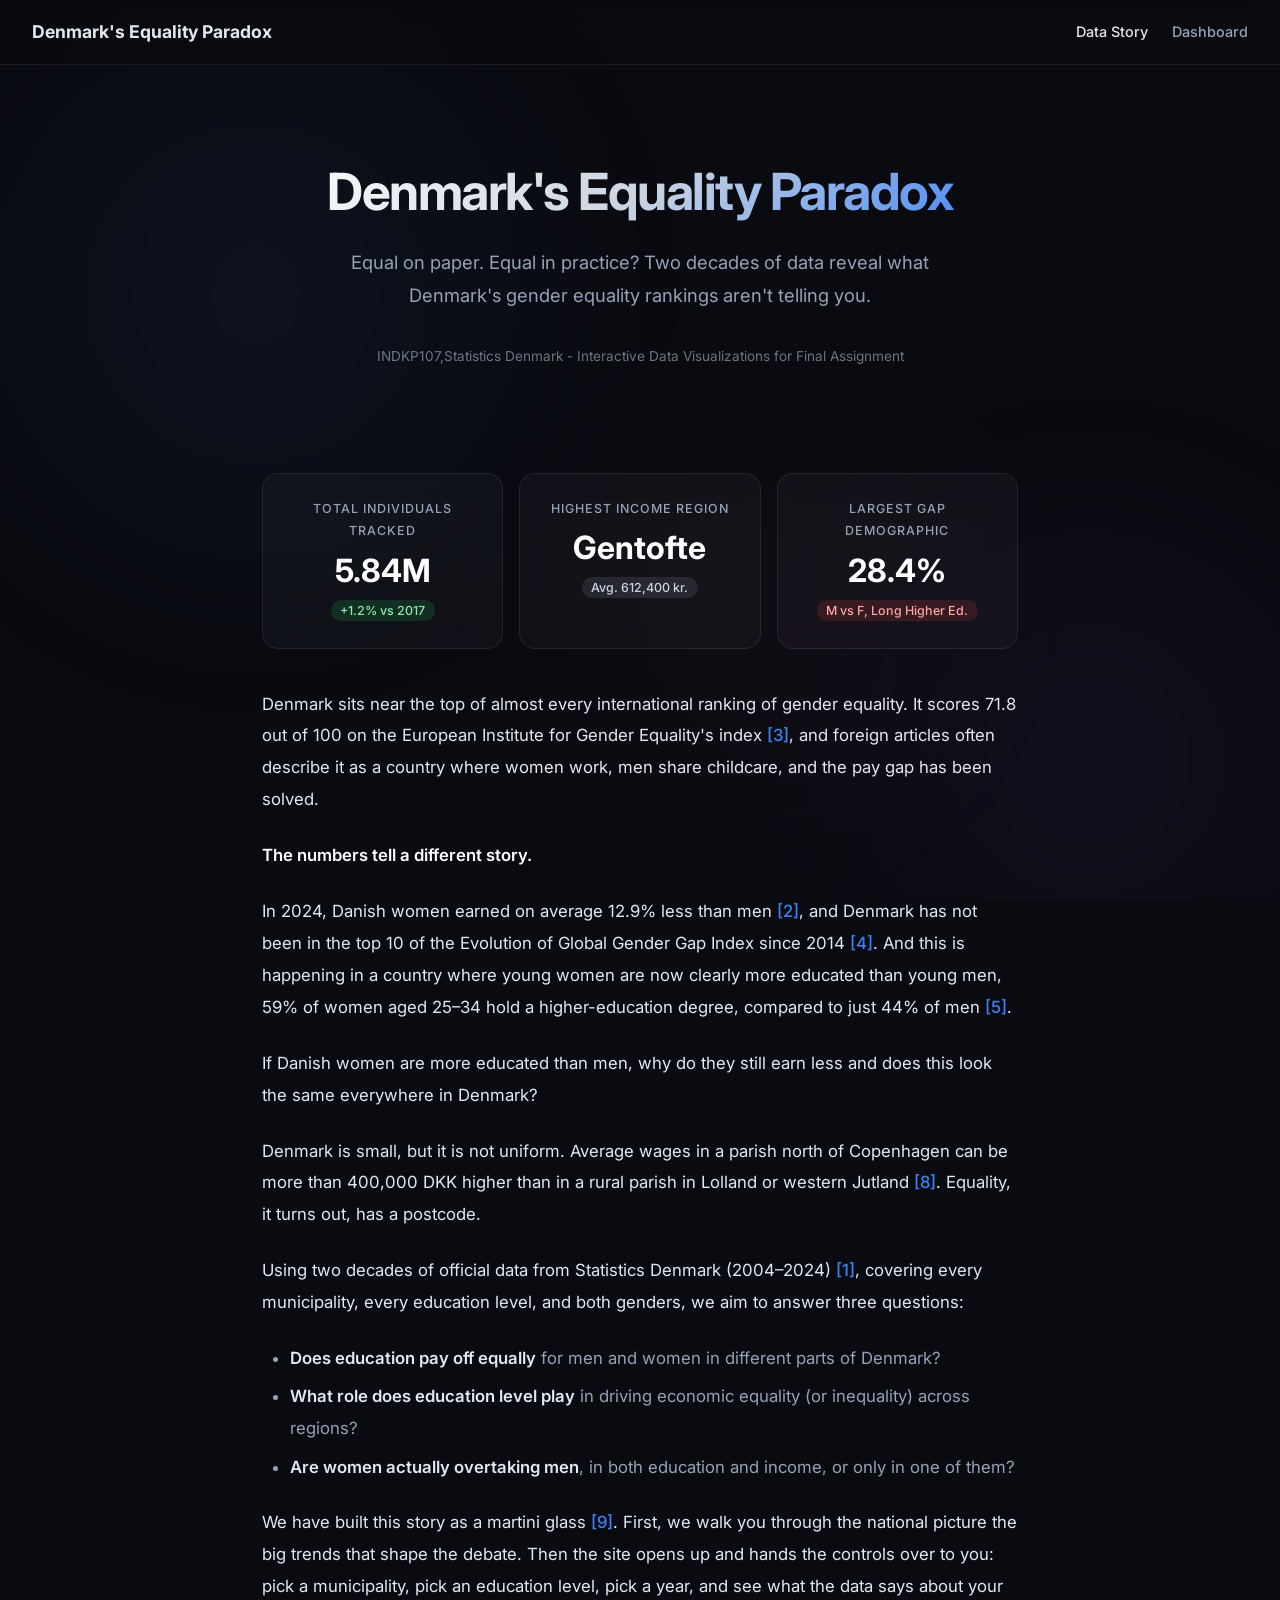
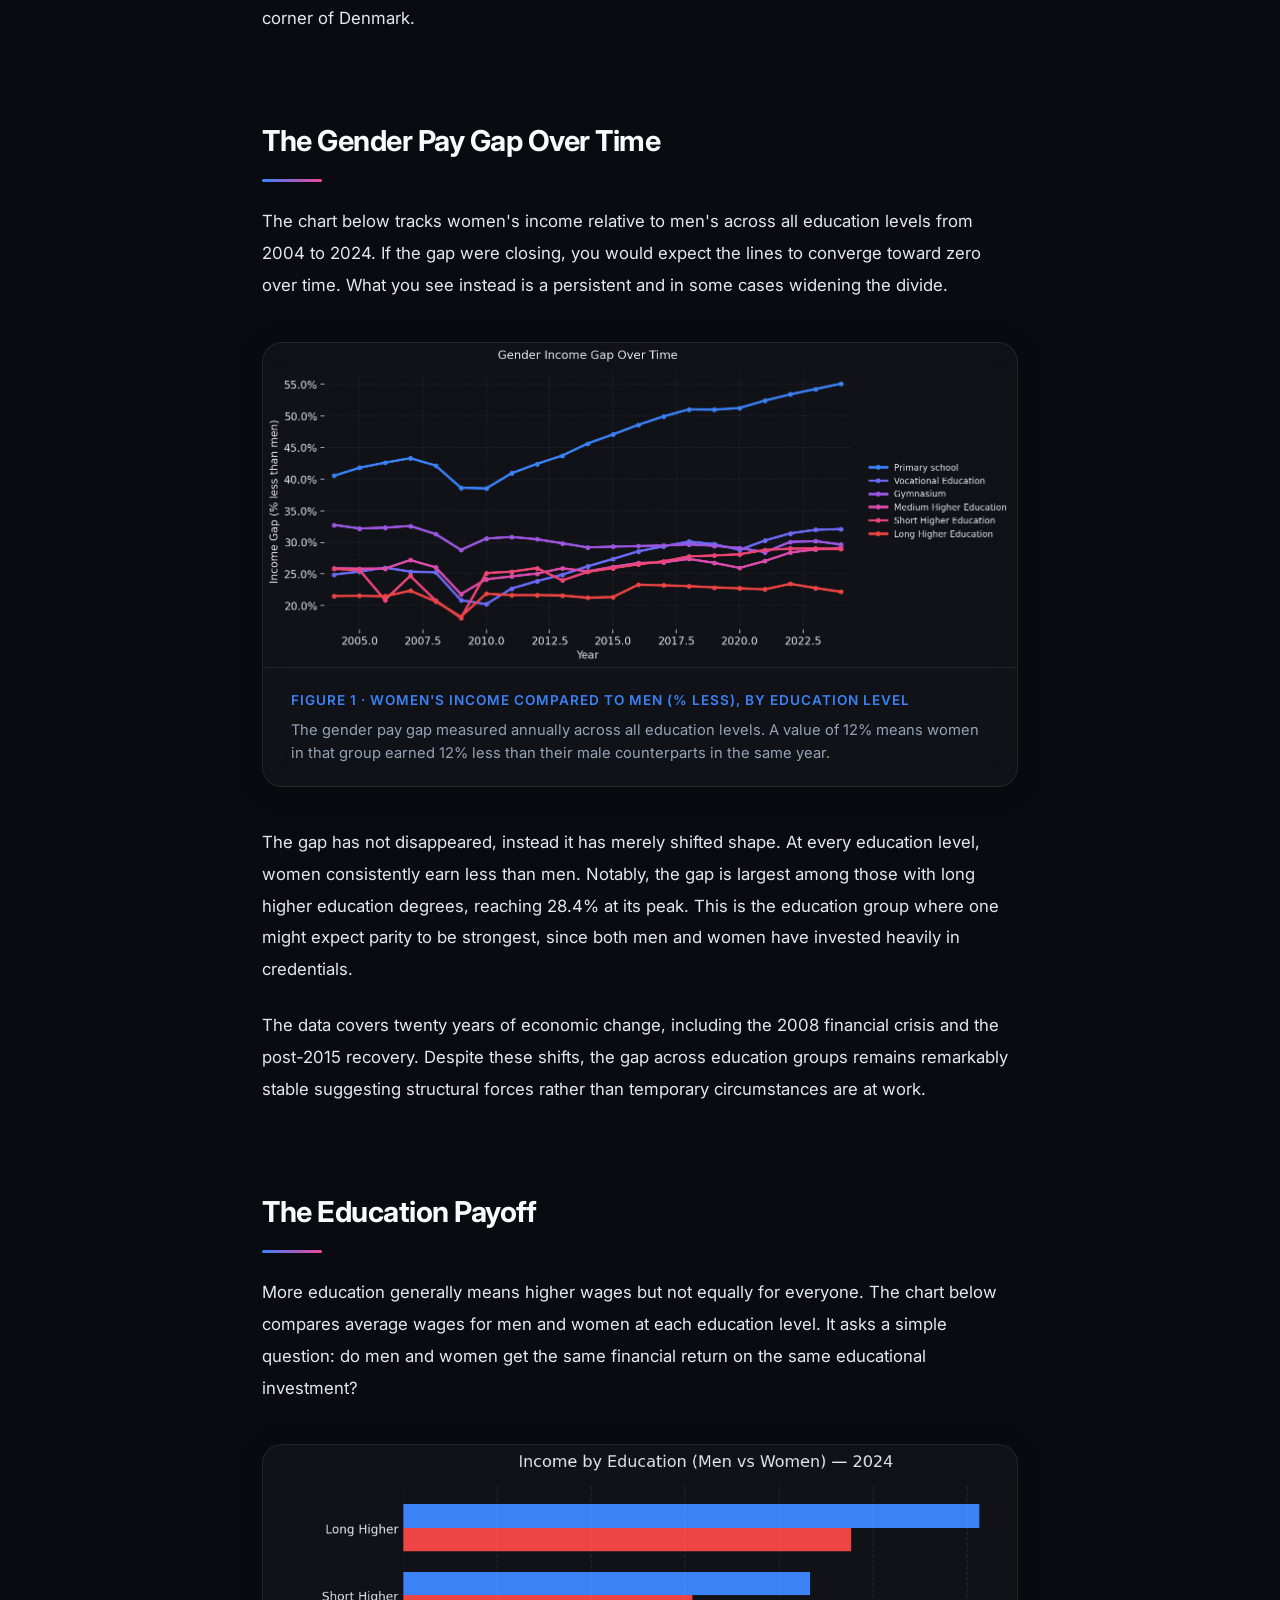
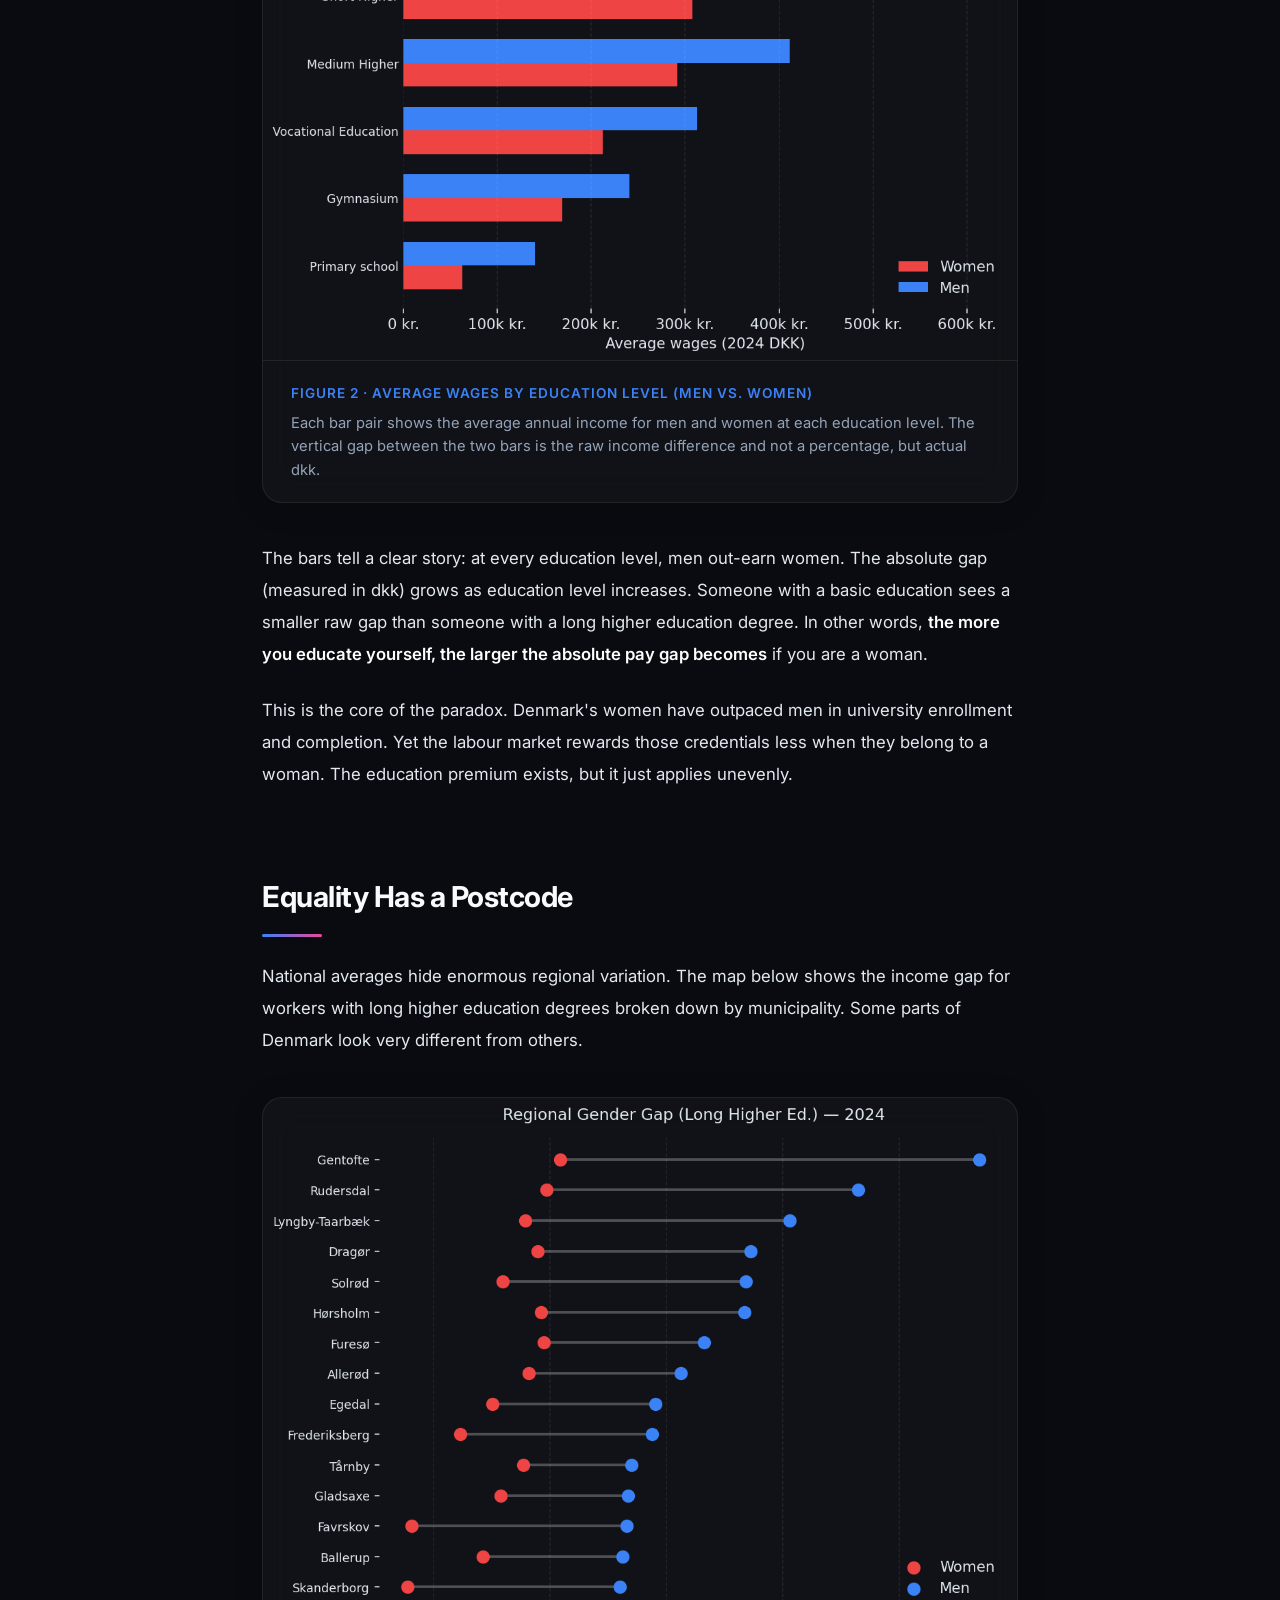
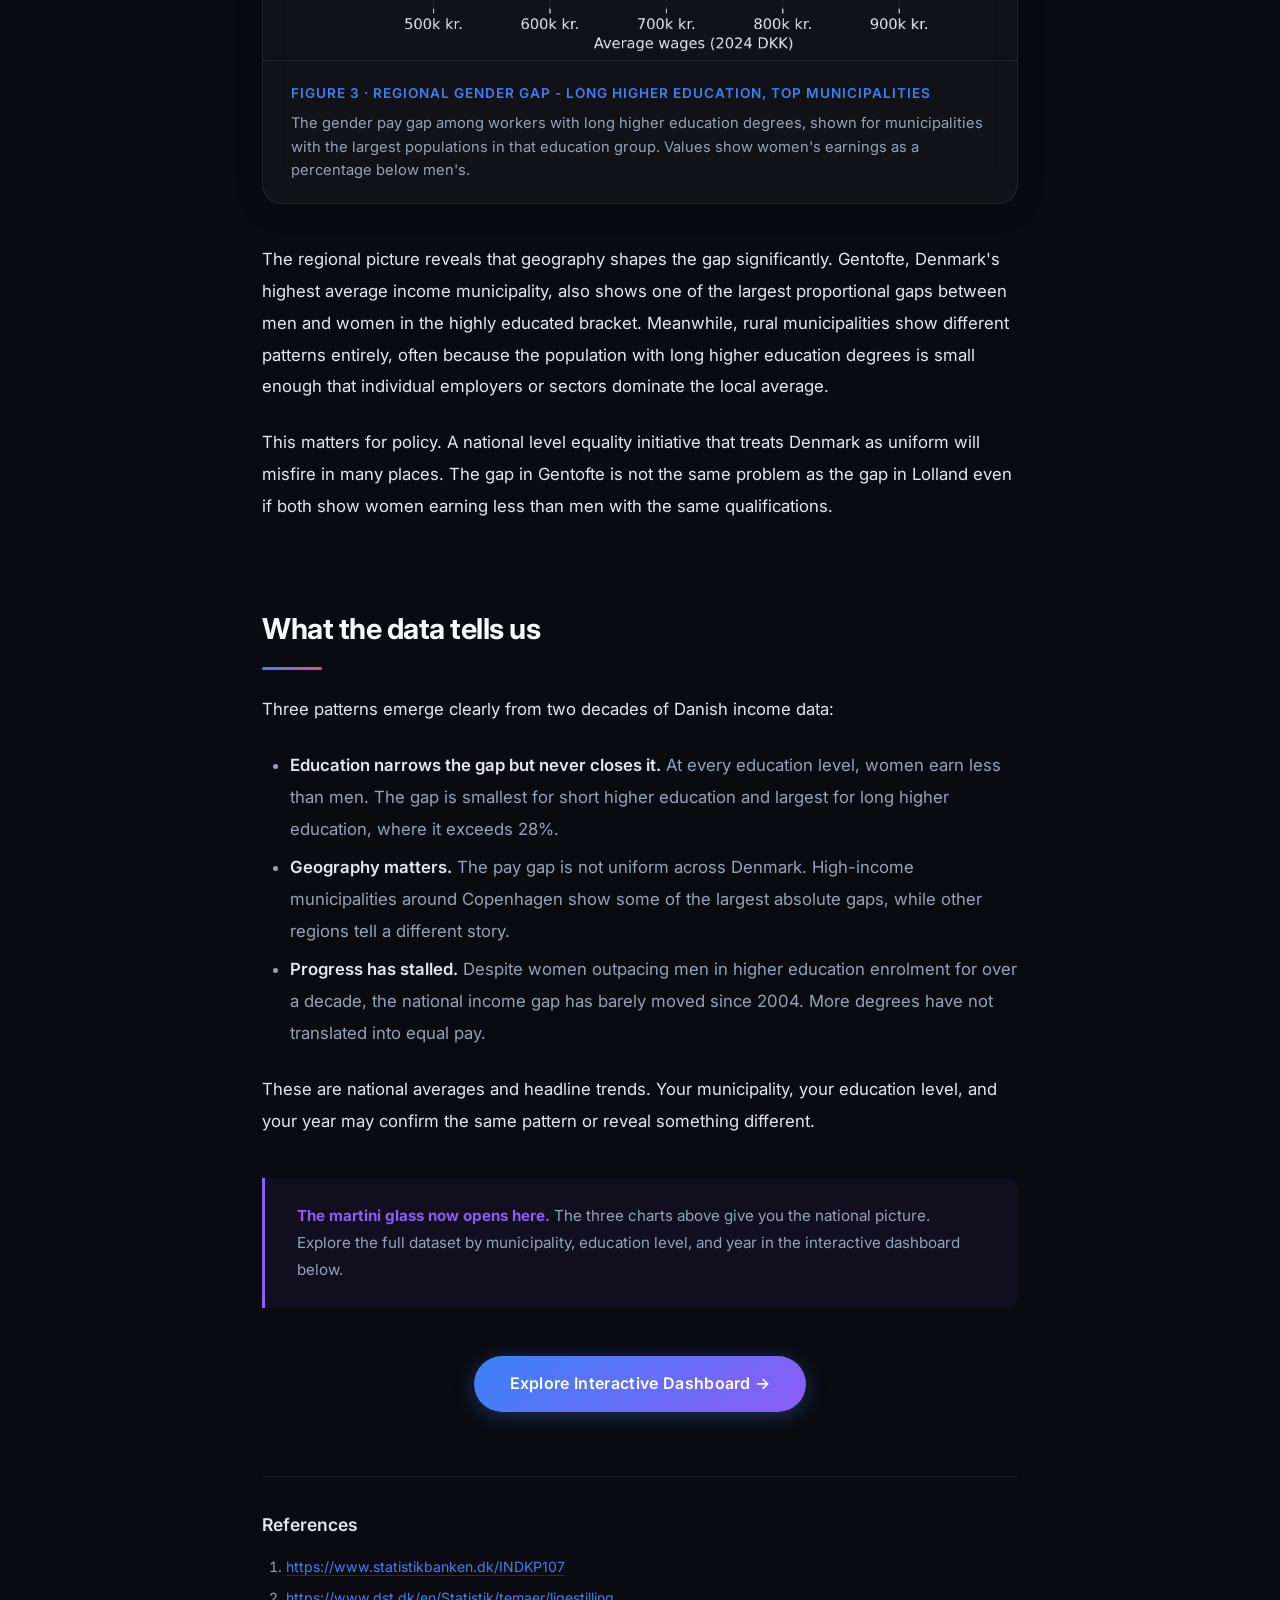
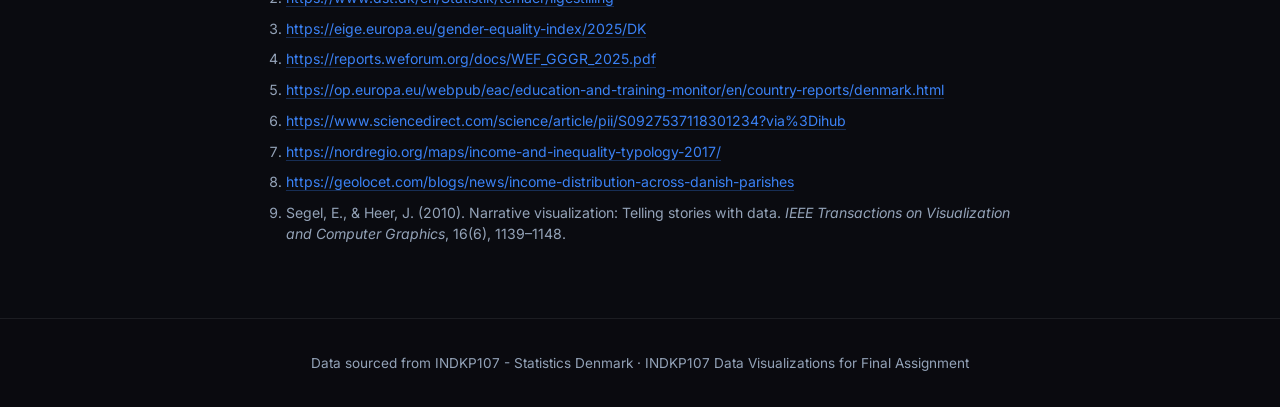
==== commit 27af3e48: "summary for the data story" ====
--- a/index.html
+++ b/index.html
@@ -671,6 +671,24 @@
             </p>
         </section>
 
+        <!-- TRANSITION TO DASHBOARD -->
+        <div class="section-header">
+            <h2>What the data tells us</h2>
+            <div class="section-line"></div>
+        </div>
+
+        <section class="prose">
+            <p>Three patterns emerge clearly from two decades of Danish income data:</p>
+            <ul>
+                <li><strong>Education narrows the gap but never closes it.</strong> At every education level, women earn less than men. The gap is smallest for short higher education and largest for long higher education, where it exceeds 28%.</li>
+                <li><strong>Geography matters.</strong> The pay gap is not uniform across Denmark. High-income municipalities around Copenhagen show some of the largest absolute gaps, while other regions tell a different story.</li>
+                <li><strong>Progress has stalled.</strong> Despite women outpacing men in higher education enrolment for over a decade, the national income gap has barely moved since 2004. More degrees have not translated into equal pay.</li>
+            </ul>
+            <p>
+                These are national averages and headline trends. Your municipality, your education level, and your year may confirm the same pattern or reveal something different.
+            </p>
+        </section>
+
         <div class="callout">
             <p>
                 <strong>The martini glass now opens here.</strong> The three charts above give you the national picture.
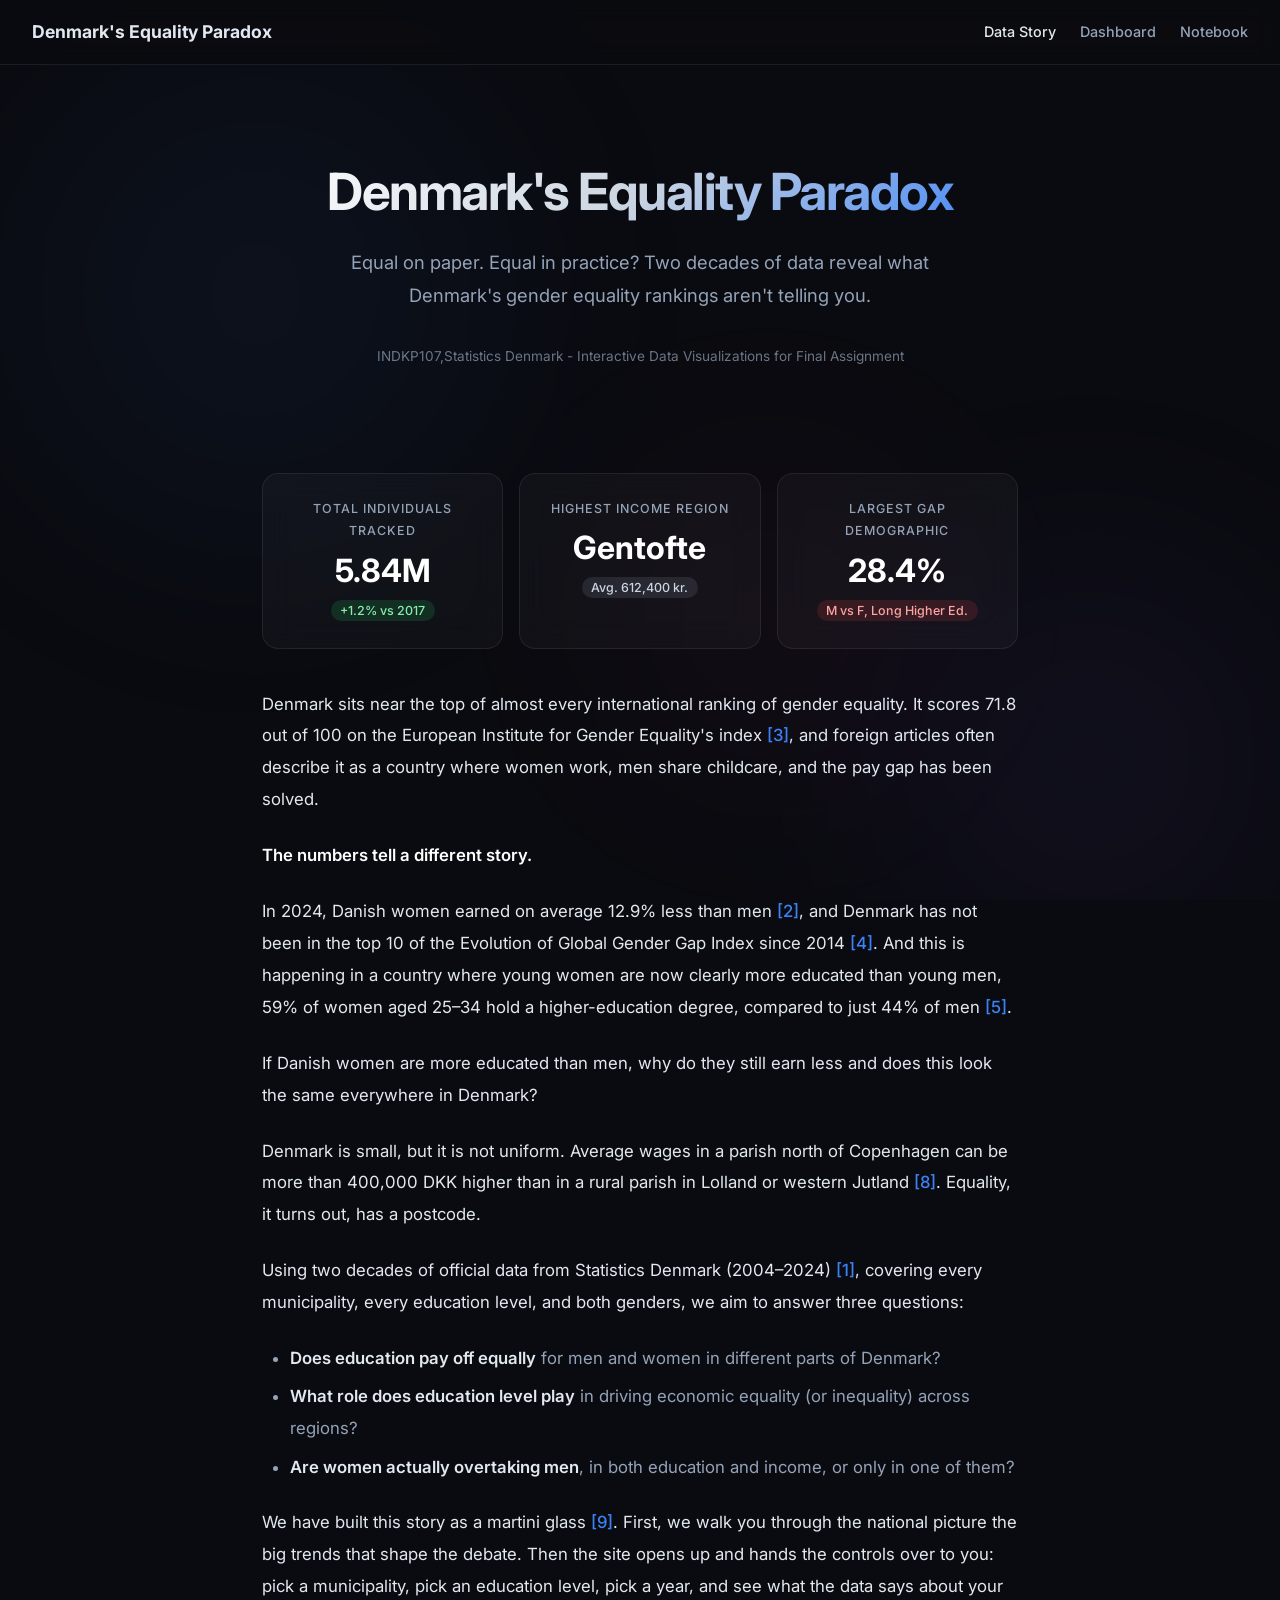
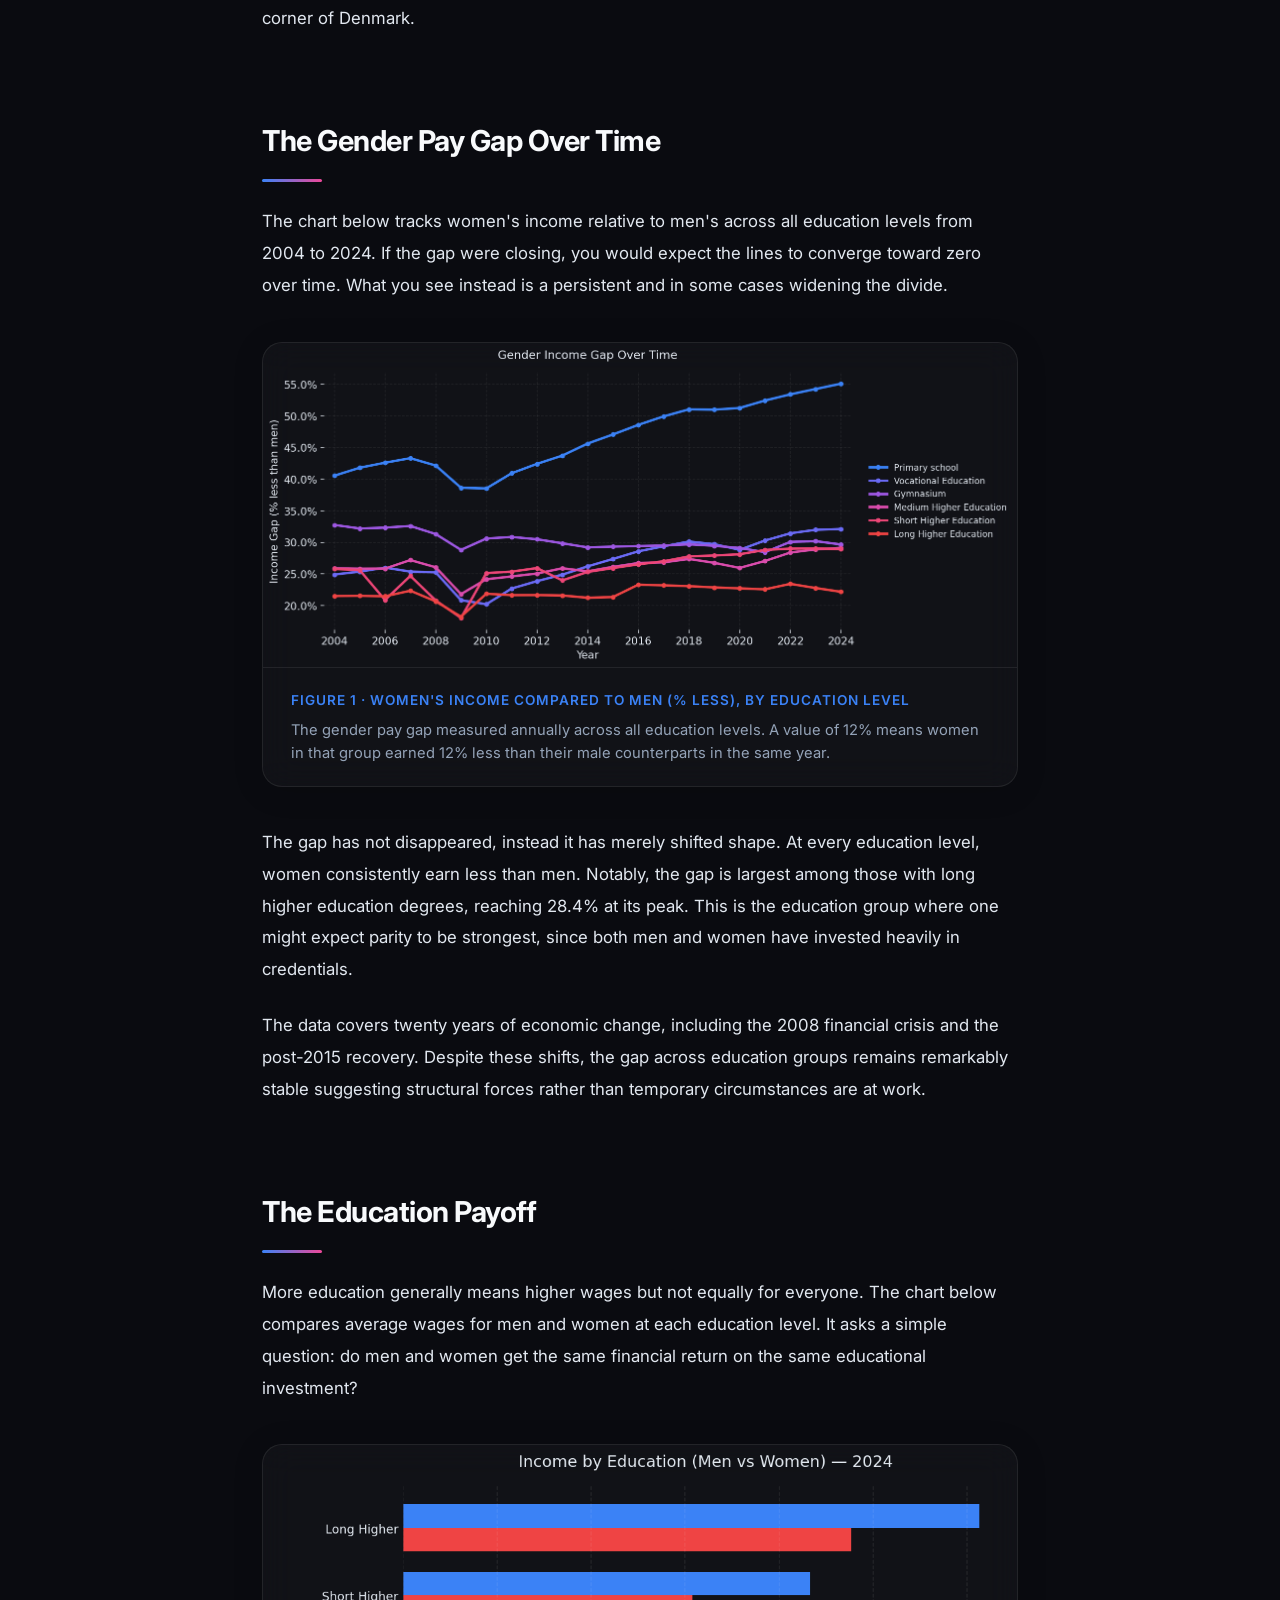
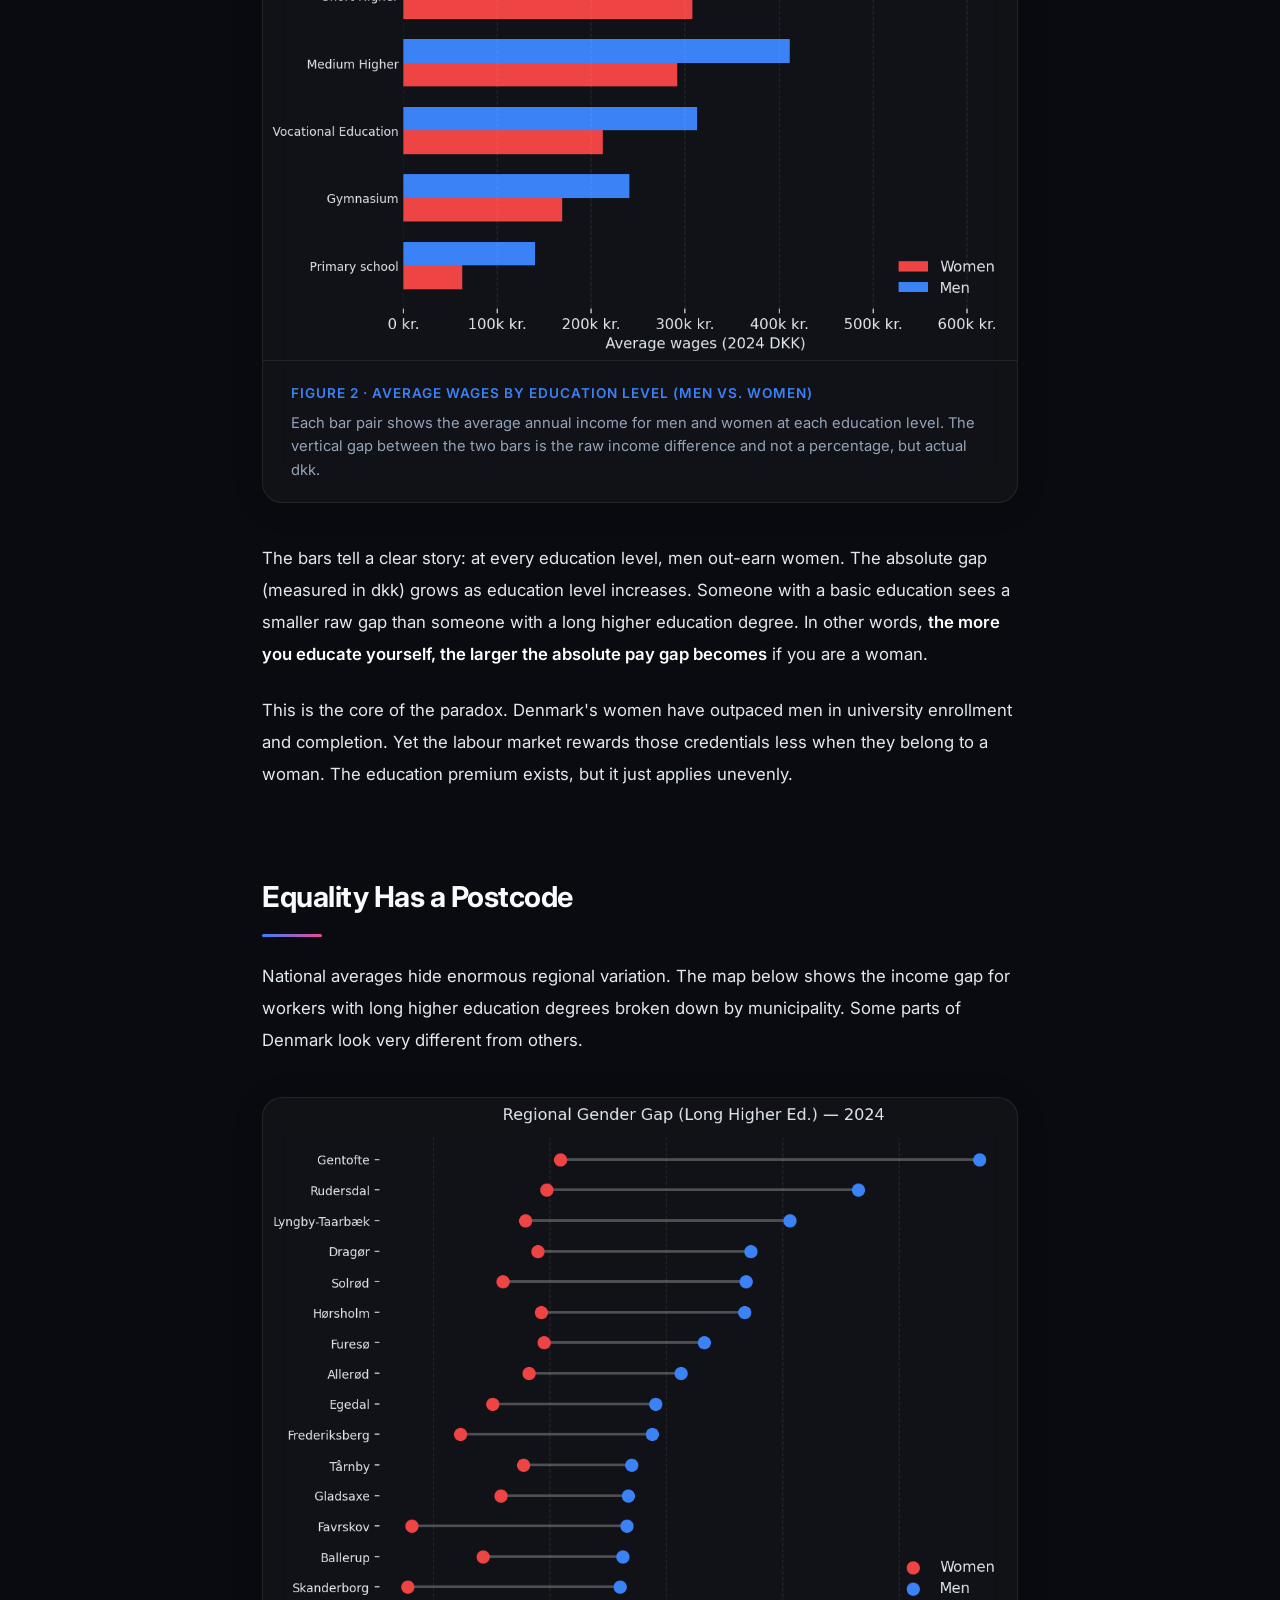
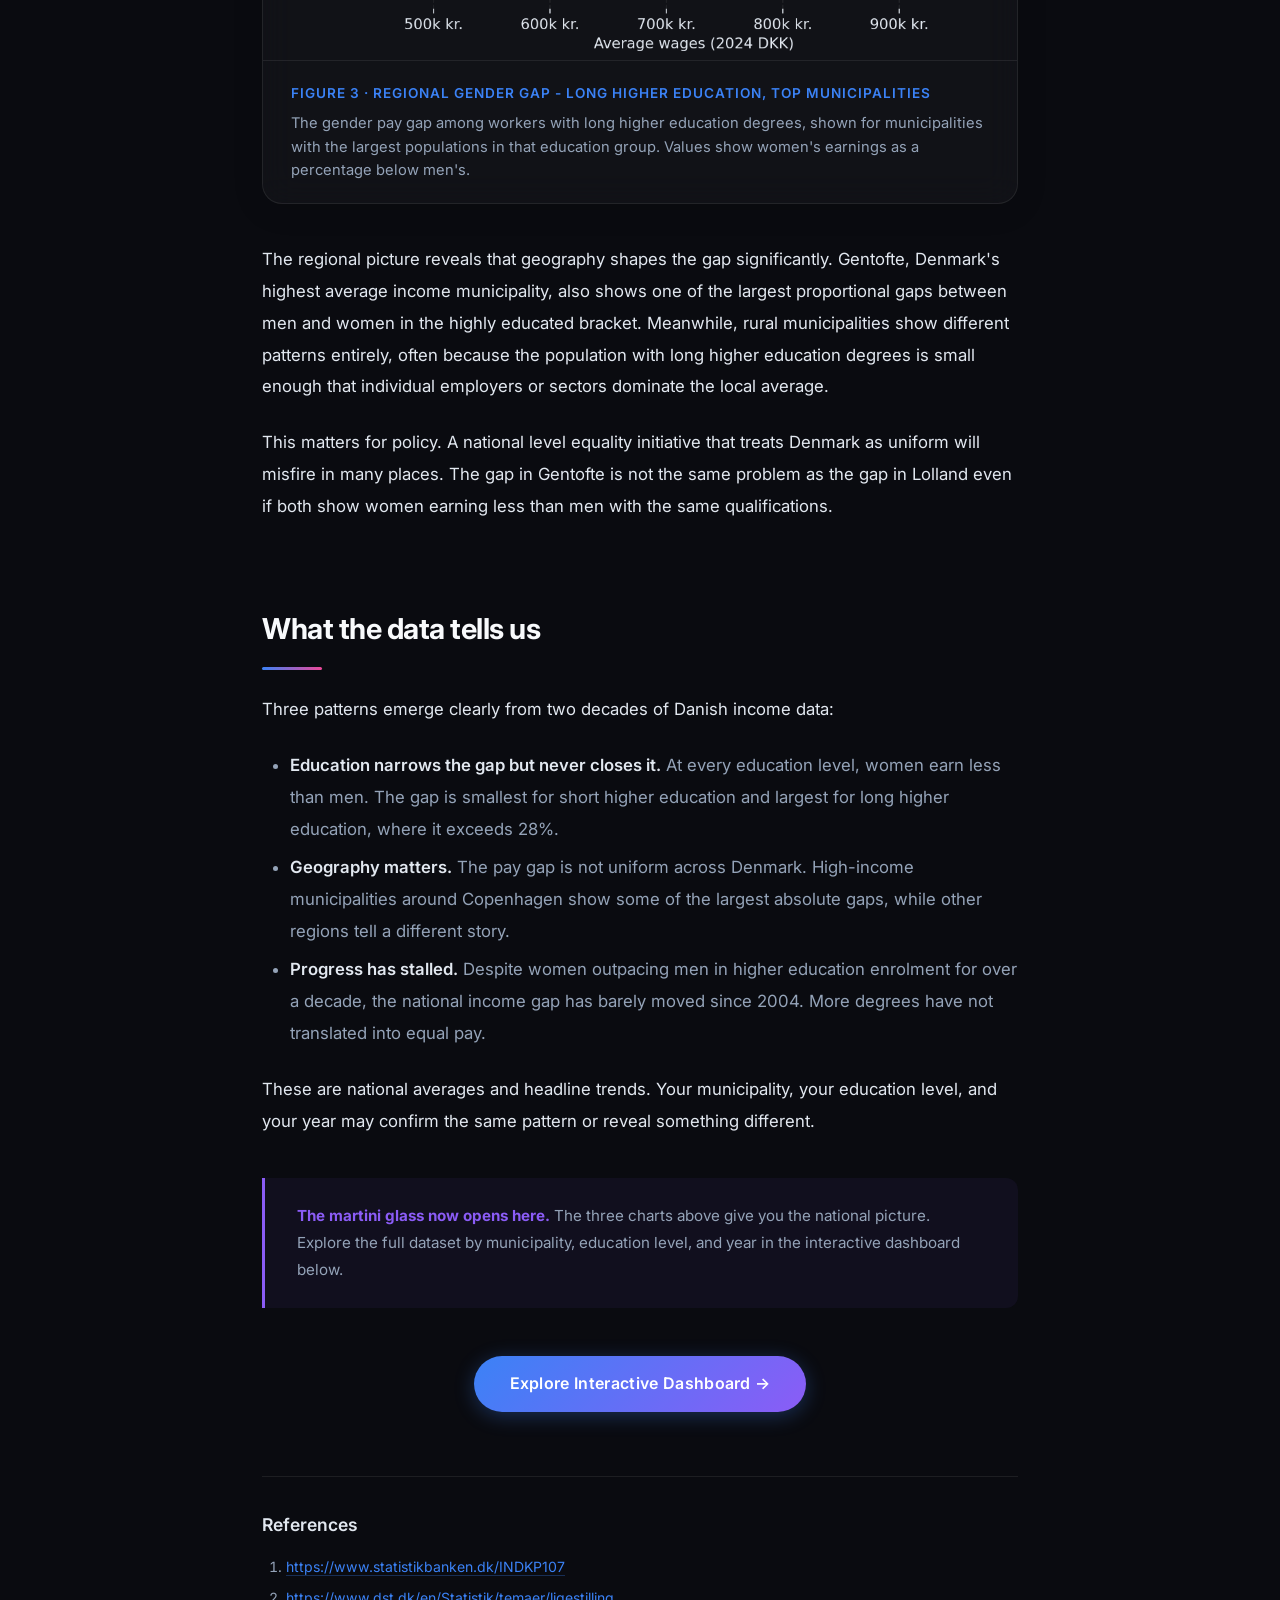
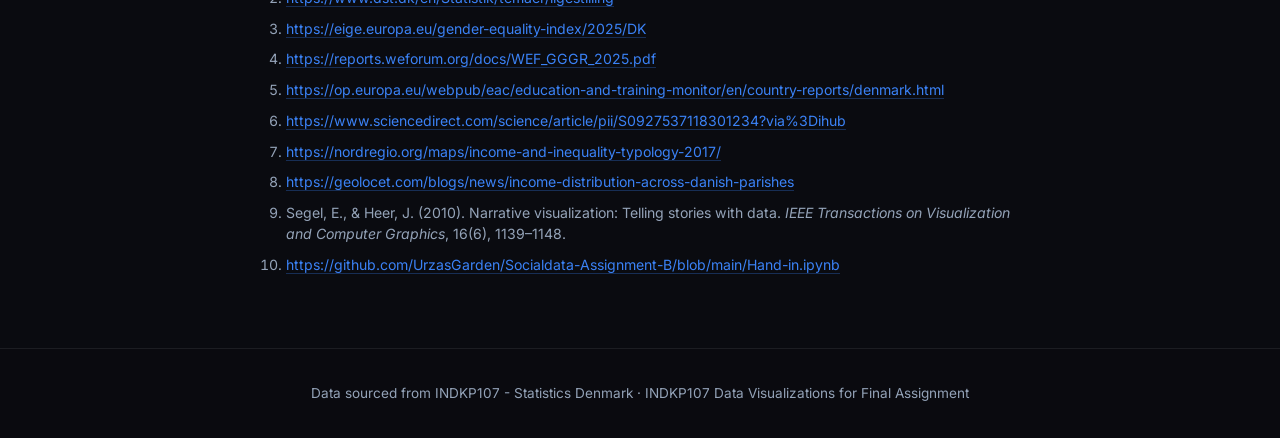
==== commit 1dd0c303: "added references to notebook" ====
--- a/index.html
+++ b/index.html
@@ -477,6 +477,7 @@
         <span class="nav-brand">Denmark's Equality Paradox</span>
         <a href="../index.html" class="active">Data Story</a>
         <a href="website/explore.html">Dashboard</a>
+        <a href="https://github.com/UrzasGarden/Socialdata-Assignment-B/blob/main/Hand-in.ipynb">Notebook</a>
     </nav>
 
     <article class="article">
@@ -714,6 +715,7 @@
                 <li id="ref-7"><a href="https://nordregio.org/maps/income-and-inequality-typology-2017/" target="_blank">https://nordregio.org/maps/income-and-inequality-typology-2017/</a></li>
                 <li id="ref-8"><a href="https://geolocet.com/blogs/news/income-distribution-across-danish-parishes" target="_blank">https://geolocet.com/blogs/news/income-distribution-across-danish-parishes</a></li>
                 <li id="ref-9">Segel, E., &amp; Heer, J. (2010). Narrative visualization: Telling stories with data. <em>IEEE Transactions on Visualization and Computer Graphics</em>, 16(6), 1139–1148.</li>
+                <li id="ref-10"><a href="https://github.com/UrzasGarden/Socialdata-Assignment-B/blob/main/Hand-in.ipynb" target="_blank">https://github.com/UrzasGarden/Socialdata-Assignment-B/blob/main/Hand-in.ipynb</a></li>
             </ol>
         </div>
 
